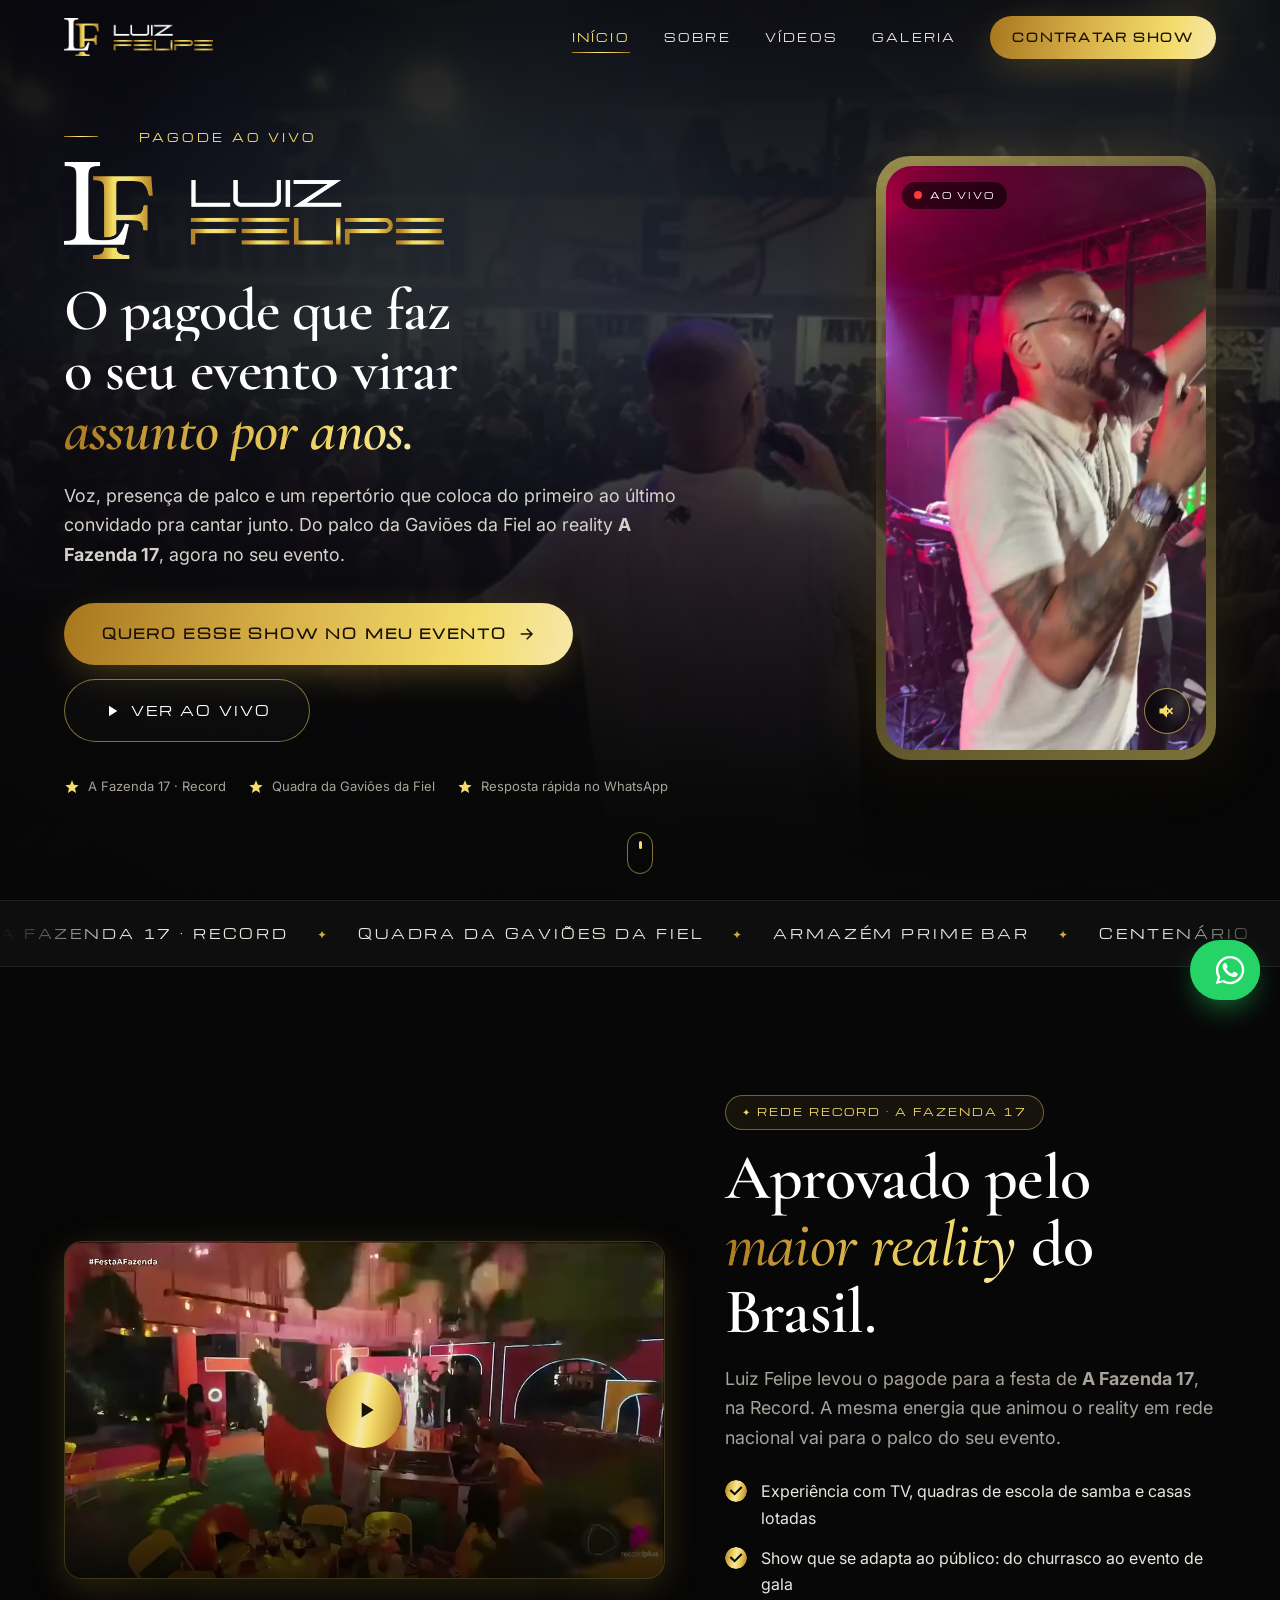
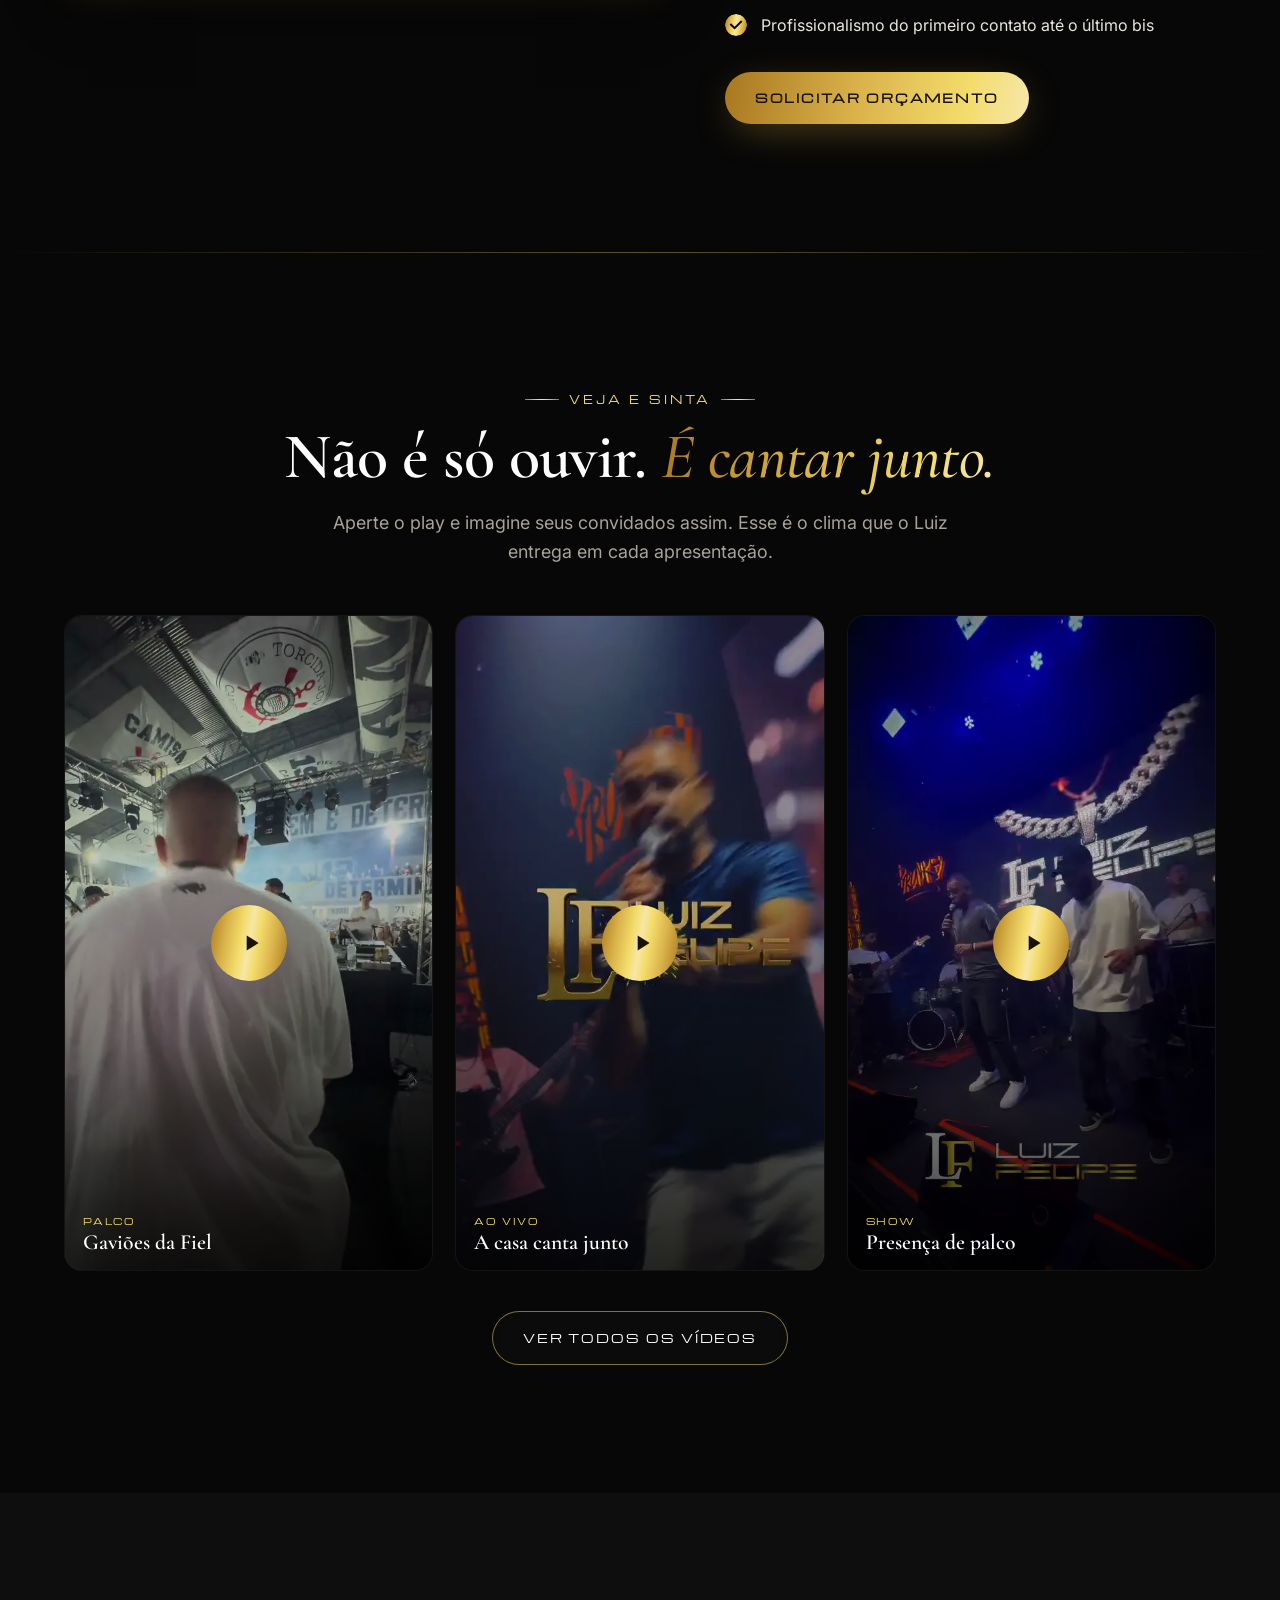
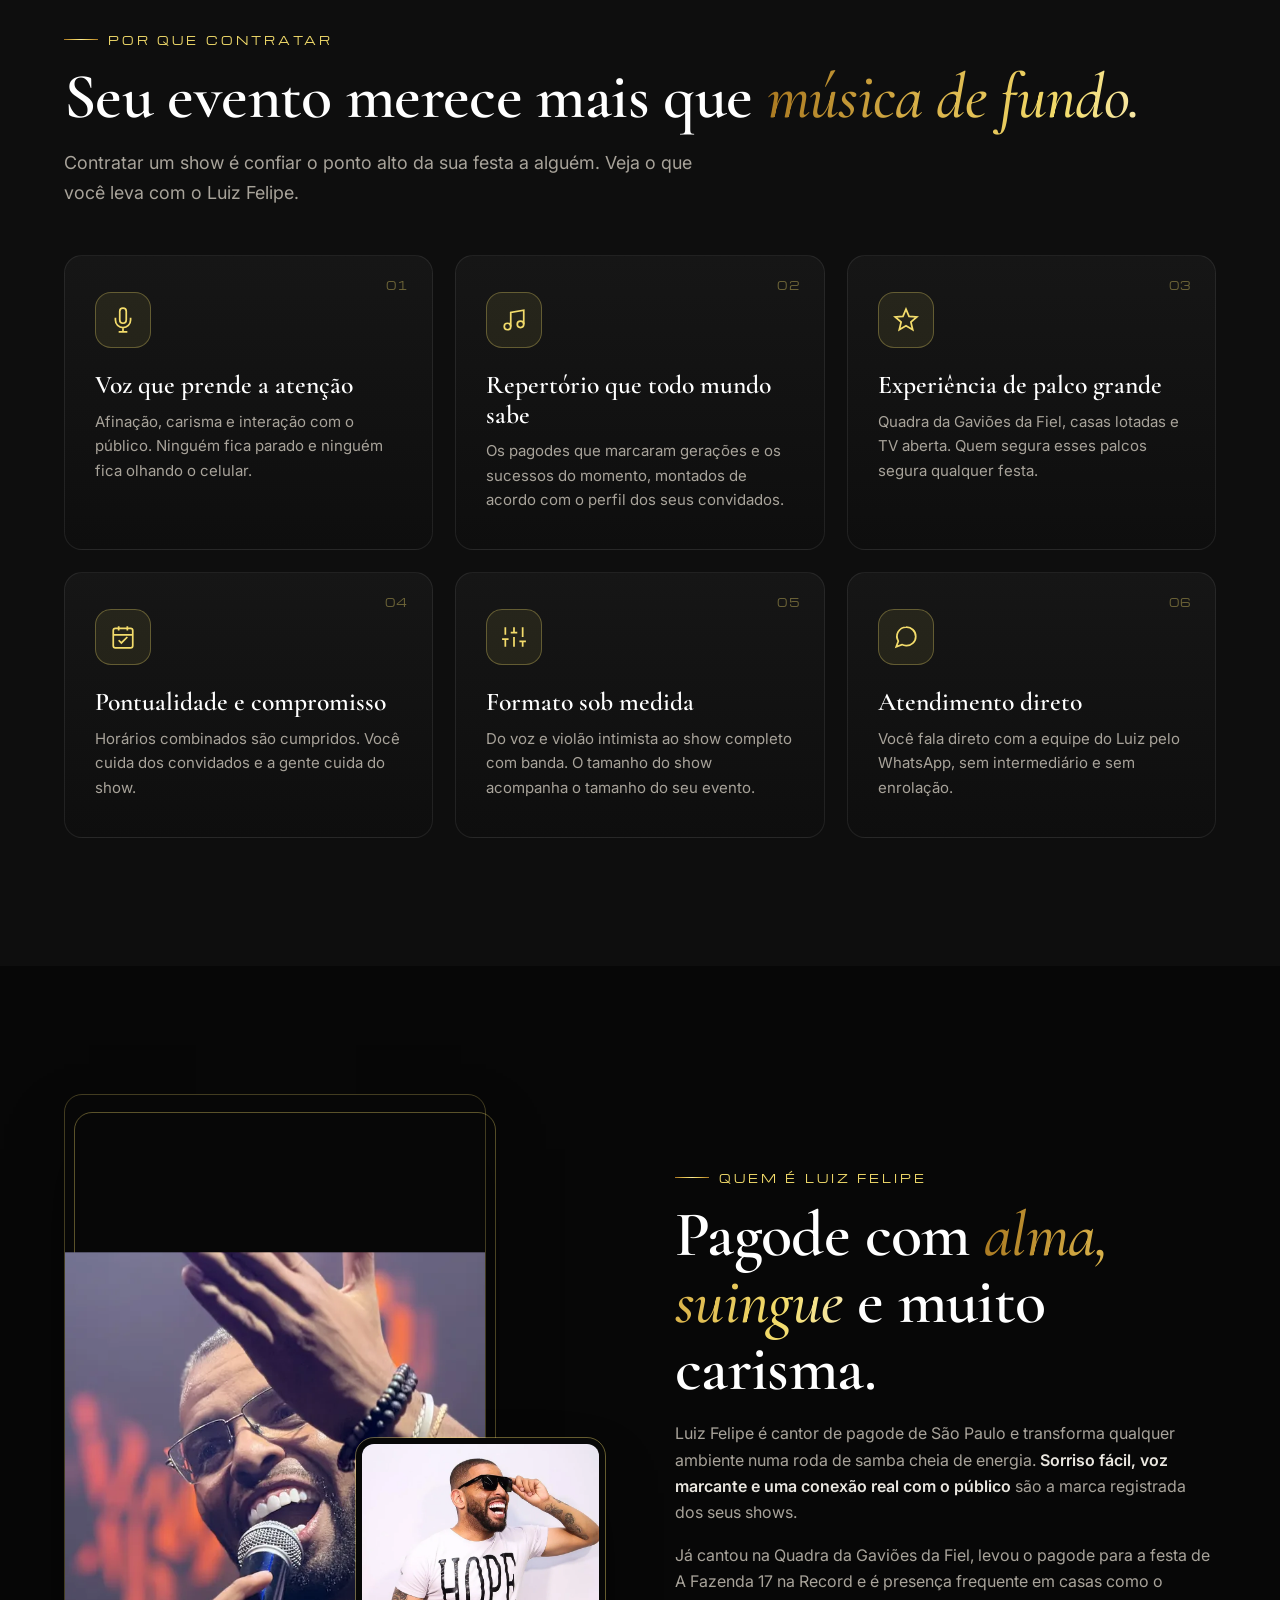
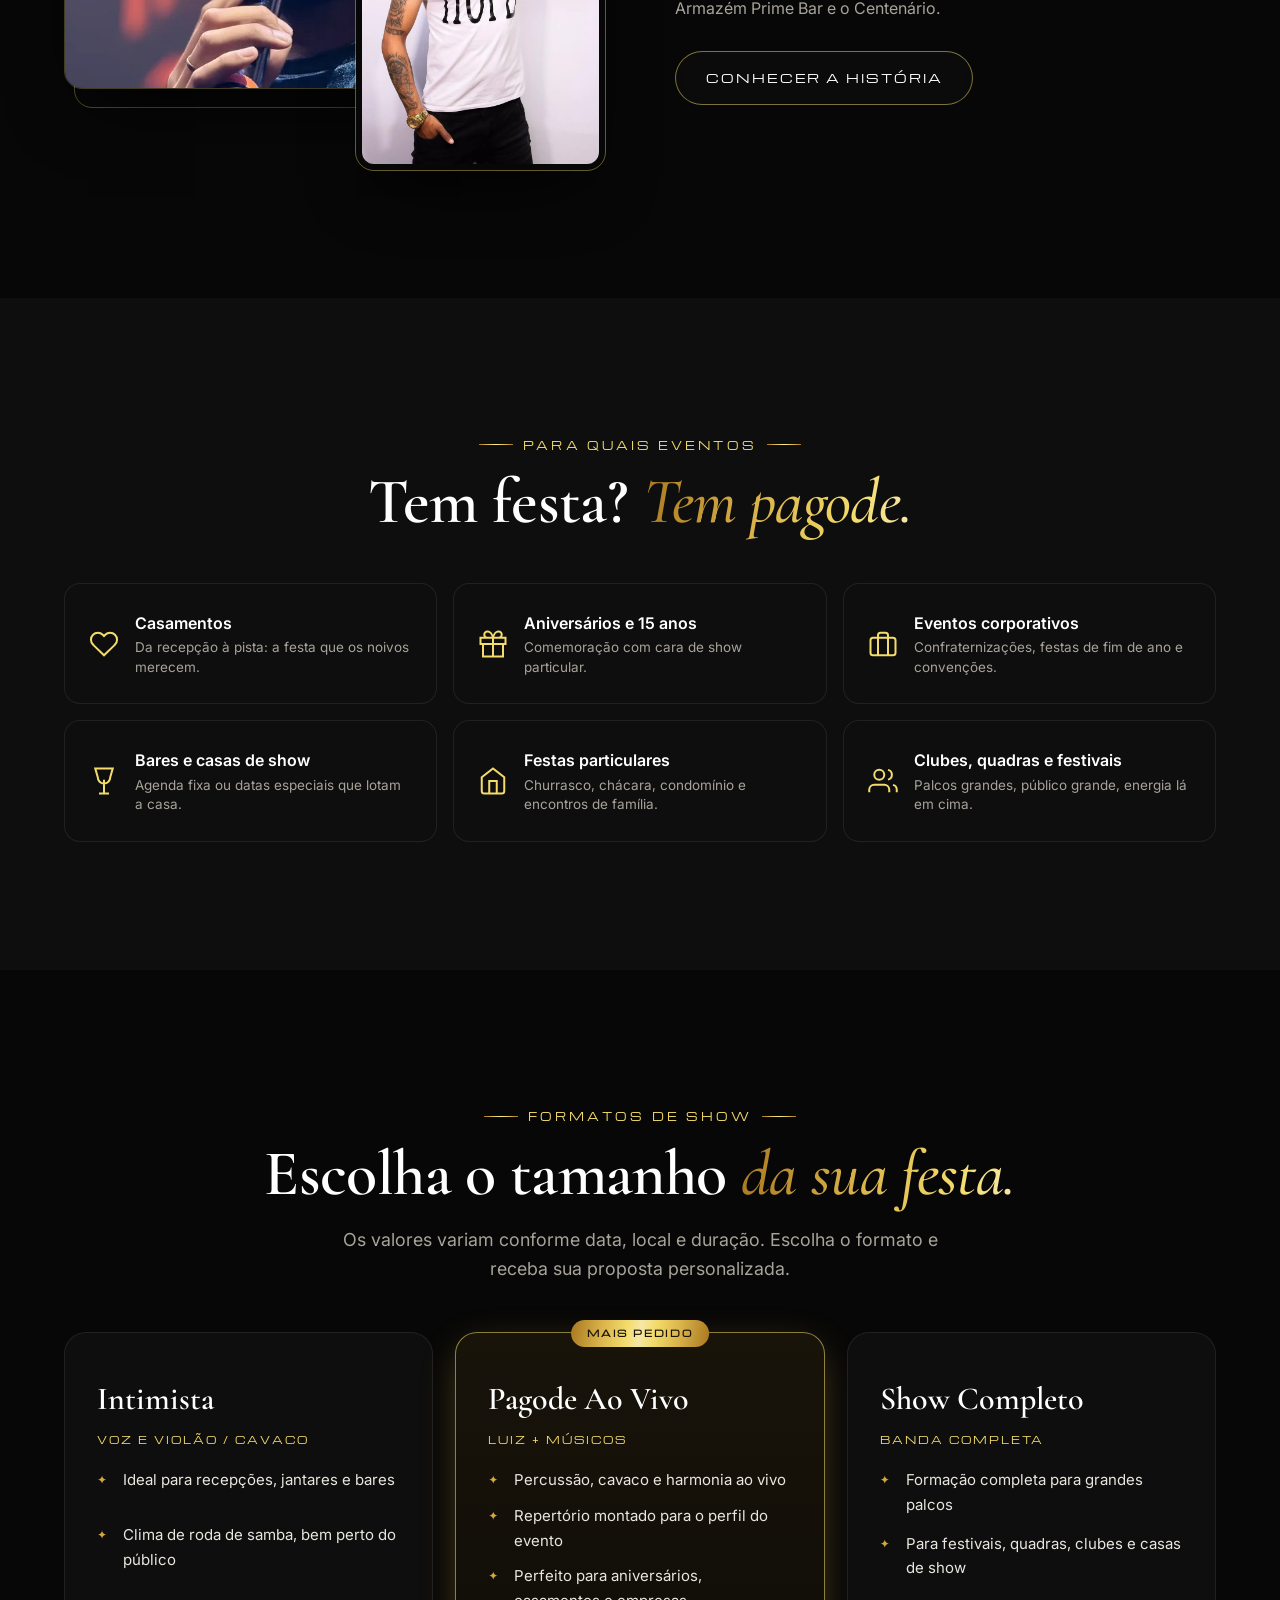
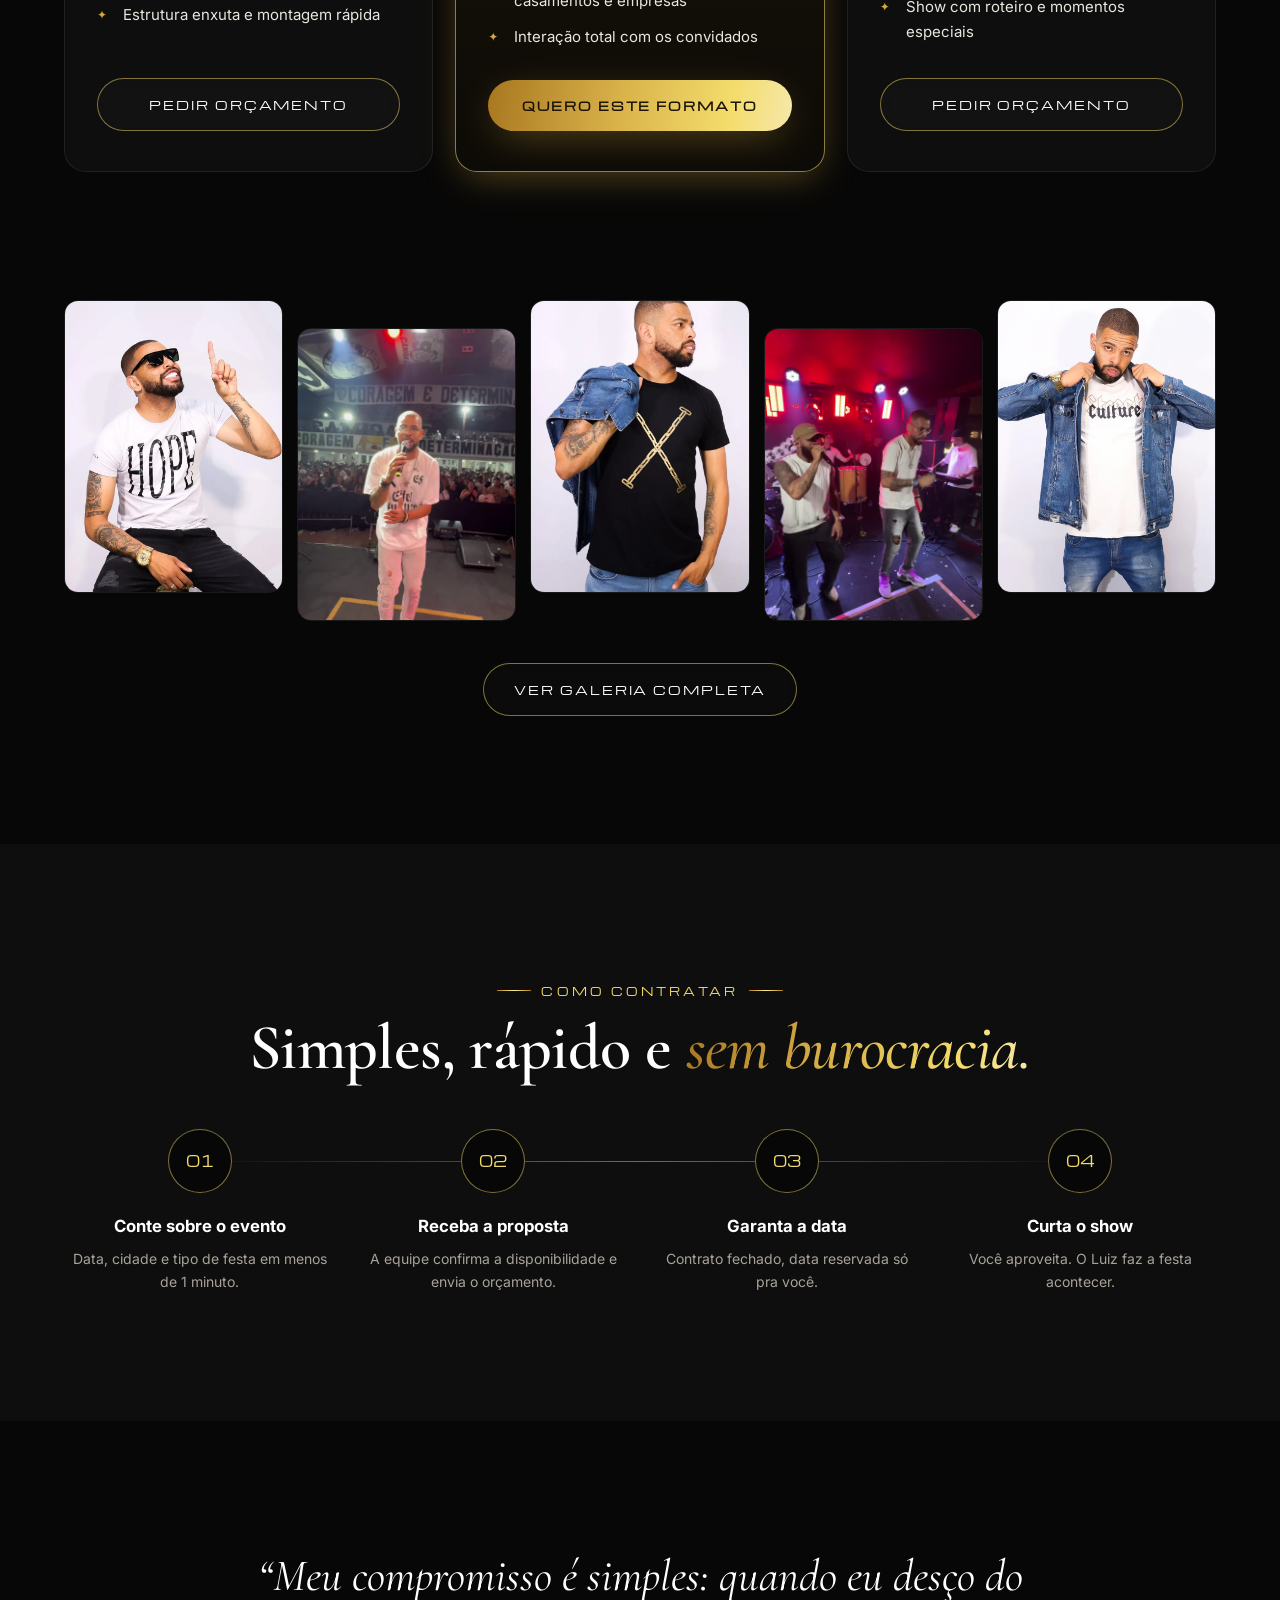
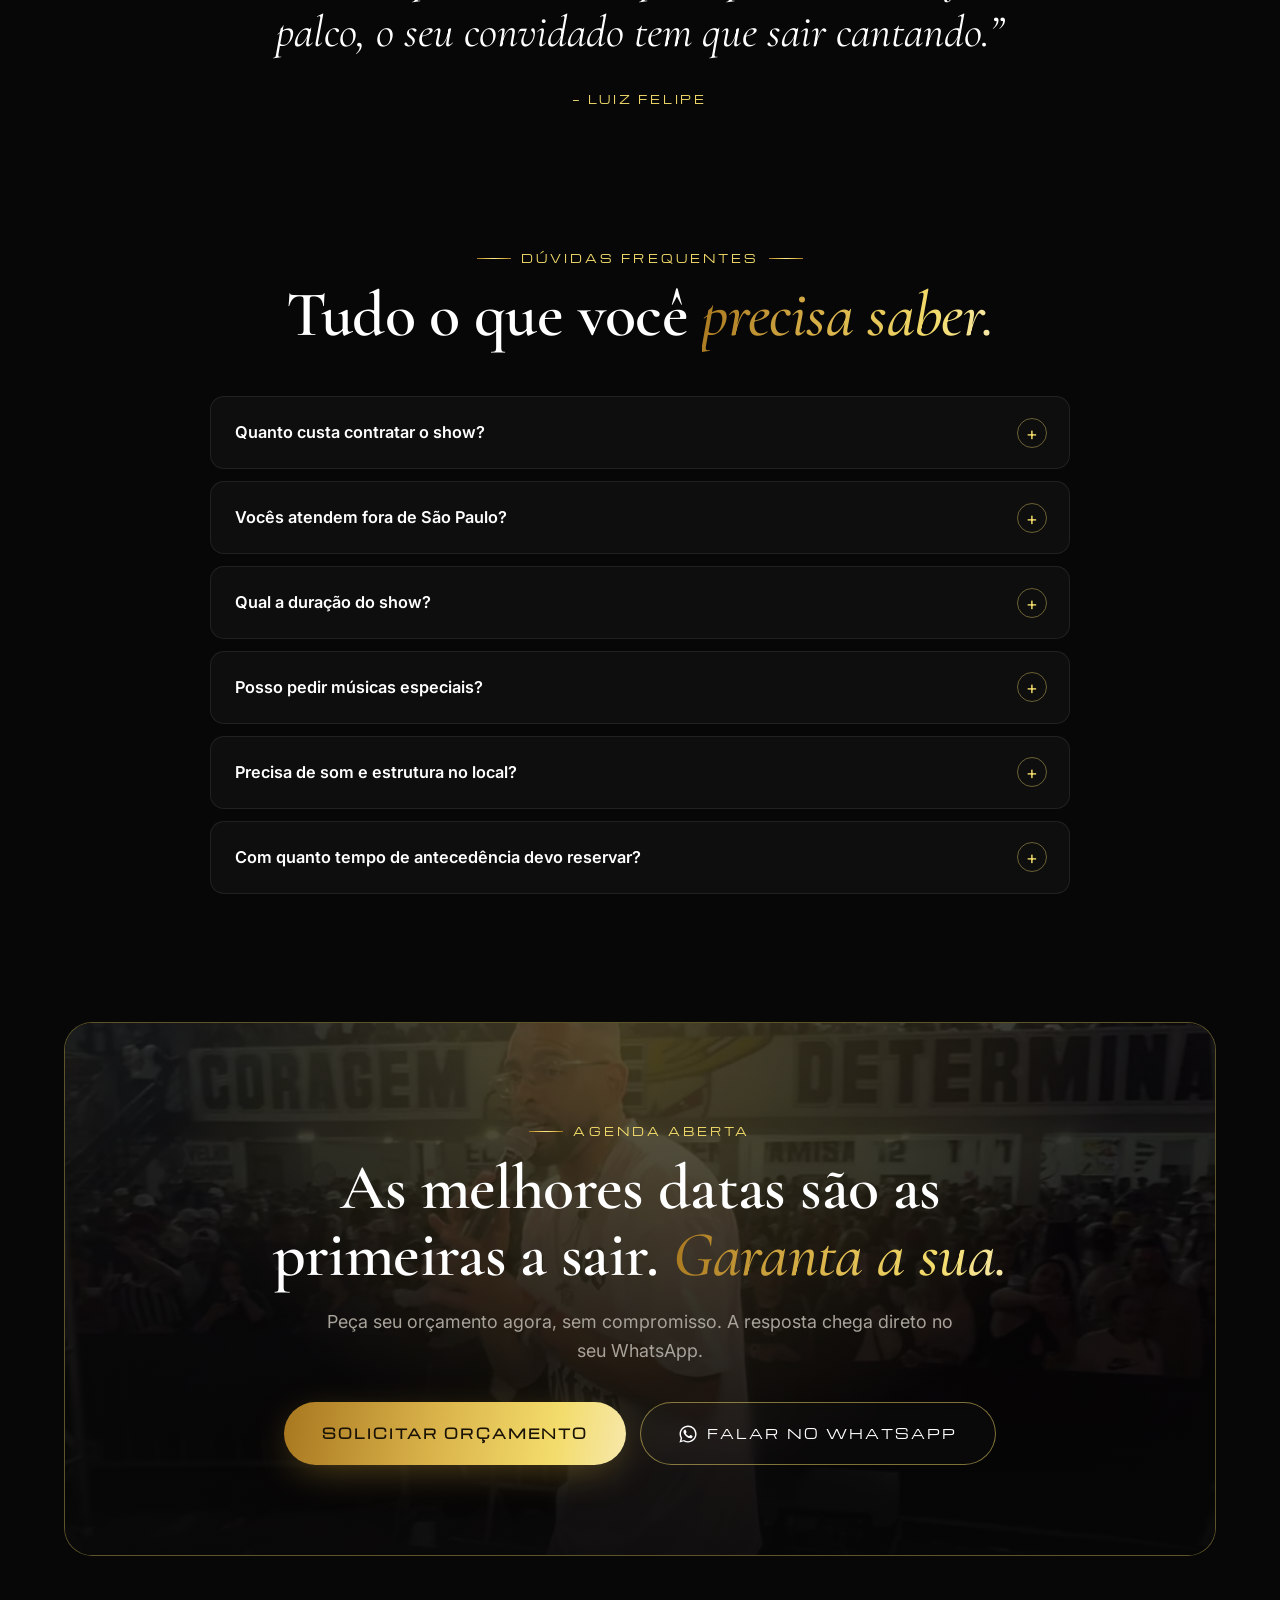
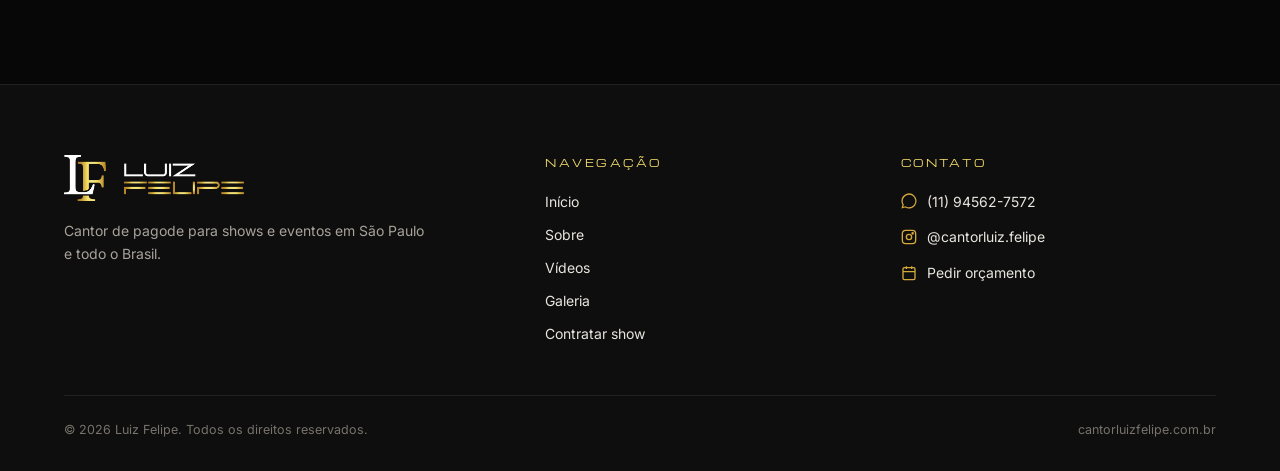
==== index.html @ a31cfa6f "Página de apresentação e contratação do cantor Luiz Felipe Home de venda do show, sobre, vídeos, gal" ====
<!doctype html>
<html lang="pt-BR">
<head>
  <meta charset="utf-8">
  <meta name="viewport" content="width=device-width, initial-scale=1, viewport-fit=cover">
  <title>Luiz Felipe | Cantor de Pagode para Shows e Eventos</title>
  <meta name="description" content="Contrate o show de pagode do cantor Luiz Felipe para o seu evento. Já se apresentou na Quadra da Gaviões da Fiel e em A Fazenda 17 (Record). Casamentos, aniversários, empresas, bares e casas de show.">
  <meta name="theme-color" content="#070707">
  <link rel="canonical" href="https://cantorluizfelipe.com.br/">
  <meta property="og:type" content="website">
  <meta property="og:locale" content="pt_BR">
  <meta property="og:title" content="Luiz Felipe | Show de Pagode para o seu evento">
  <meta property="og:description" content="Pagode ao vivo que coloca todo mundo pra cantar. Peça seu orçamento pelo WhatsApp.">
  <meta property="og:image" content="https://cantorluizfelipe.com.br/static/img/og-image.jpg">
  <meta property="og:url" content="https://cantorluizfelipe.com.br/">
  <meta name="twitter:card" content="summary_large_image">
  <link rel="icon" type="image/png" sizes="32x32" href="static/img/favicon-32.png">
  <link rel="icon" type="image/png" sizes="64x64" href="static/img/favicon-64.png">
  <link rel="apple-touch-icon" href="static/img/apple-touch-icon.png">
  <link rel="preconnect" href="https://fonts.googleapis.com">
  <link rel="preconnect" href="https://fonts.gstatic.com" crossorigin>
  <link href="https://fonts.googleapis.com/css2?family=Cormorant+Garamond:ital,wght@0,500;0,600;0,700;1,500;1,600&family=Inter:wght@400;500;600;700&family=Michroma&display=swap" rel="stylesheet">
  <link rel="stylesheet" href="static/css/style.css">
  <script type="application/ld+json">
  {"@context":"https://schema.org","@type":"MusicGroup","name":"Luiz Felipe","genre":"Pagode","url":"https://cantorluizfelipe.com.br/","image":"https://cantorluizfelipe.com.br/static/img/og-image.jpg","sameAs":["https://instagram.com/cantorluiz.felipe"]}
  </script>
</head>
<body>
  <a class="skip" href="#conteudo">Pular para o conteúdo</a>
  <div class="preloader" aria-hidden="true">
    <div><img src="static/img/logo-branco-dourado.webp" alt=""><div class="barra"><span></span></div></div>
  </div>
  <div class="cursor-luz" aria-hidden="true"></div>

  <header class="header">
    <div class="container">
      <a class="marca" href="./" aria-label="Luiz Felipe — início"><img src="static/img/logo-branco-dourado.webp" alt="Luiz Felipe" width="1400" height="357"></a>
      <nav class="menu" aria-label="Menu principal">
        <a href="./" class="ativo">Início</a>
        <a href="sobre/">Sobre</a>
        <a href="videos/">Vídeos</a>
        <a href="galeria/">Galeria</a>
        <a href="contratar/" class="btn btn-ouro">Contratar show</a>
      </nav>
      <button class="hamburguer" aria-label="Abrir menu" aria-expanded="false"><span></span><span></span><span></span></button>
    </div>
  </header>

  <main id="conteudo">
    <!-- HERO -->
    <section class="hero">
      <div class="hero-fundo">
        <video autoplay muted loop playsinline preload="auto" poster="static/img/poster-hero.webp" data-auto>
          <source src="static/video/hero.mp4" type="video/mp4">
        </video>
      </div>
      <div class="particulas" aria-hidden="true"></div>
      <div class="container">
        <div>
          <span class="etiqueta"><span class="eq" aria-hidden="true"><i></i><i></i><i></i><i></i></span> Pagode ao vivo</span>
          <img class="hero-logo" src="static/img/logo-branco-dourado.webp" alt="Luiz Felipe" width="1400" height="357">
          <h1>
            <span class="linha"><span>O pagode que faz</span></span>
            <span class="linha"><span>o seu evento virar</span></span>
            <span class="linha"><span class="ouro"><em>assunto por anos.</em></span></span>
          </h1>
          <p class="lead">Voz, presença de palco e um repertório que coloca do primeiro ao último convidado pra cantar junto. Do palco da Gaviões da Fiel ao reality <strong>A Fazenda 17</strong>, agora no seu evento.</p>
          <div class="hero-acoes">
            <a class="btn btn-ouro btn-grande" href="contratar/">
              Quero esse show no meu evento
              <svg viewBox="0 0 24 24" fill="none" stroke="currentColor" stroke-width="2"><path d="M5 12h14M13 5l7 7-7 7"/></svg>
            </a>
            <a class="btn btn-linha btn-grande" href="videos/">
              <svg viewBox="0 0 24 24" fill="currentColor"><path d="M8 5v14l11-7z"/></svg>
              Ver ao vivo
            </a>
          </div>
          <div class="hero-selos">
            <span><svg viewBox="0 0 24 24" fill="currentColor"><path d="M12 2 9.2 8.6 2 9.2l5.5 4.7L5.8 21 12 17.3 18.2 21l-1.7-7.1L22 9.2l-7.2-.6z"/></svg> A Fazenda 17 · Record</span>
            <span><svg viewBox="0 0 24 24" fill="currentColor"><path d="M12 2 9.2 8.6 2 9.2l5.5 4.7L5.8 21 12 17.3 18.2 21l-1.7-7.1L22 9.2l-7.2-.6z"/></svg> Quadra da Gaviões da Fiel</span>
            <span><svg viewBox="0 0 24 24" fill="currentColor"><path d="M12 2 9.2 8.6 2 9.2l5.5 4.7L5.8 21 12 17.3 18.2 21l-1.7-7.1L22 9.2l-7.2-.6z"/></svg> Resposta rápida no WhatsApp</span>
          </div>
        </div>
        <div class="hero-celular revelar dir" style="--atraso:.5s">
          <video autoplay muted loop playsinline preload="metadata" poster="static/img/poster-centenario.webp" data-auto>
            <source src="static/video/centenario.mp4" type="video/mp4">
          </video>
          <span class="ao-vivo"><i></i> AO VIVO</span>
          <button class="som" aria-label="Ativar som"></button>
        </div>
      </div>
      <a href="#prova" class="rolar" aria-label="Rolar para baixo"></a>
    </section>

    <!-- FAIXA -->
    <div class="faixa" aria-label="Onde já se apresentou">
      <div class="faixa-trilho">
        <span>A Fazenda 17 · Record</span><span>Quadra da Gaviões da Fiel</span><span>Armazém Prime Bar</span><span>Centenário</span><span>Casamentos</span><span>Aniversários</span><span>Eventos corporativos</span><span>Casas de show</span>
        <span>A Fazenda 17 · Record</span><span>Quadra da Gaviões da Fiel</span><span>Armazém Prime Bar</span><span>Centenário</span><span>Casamentos</span><span>Aniversários</span><span>Eventos corporativos</span><span>Casas de show</span>
      </div>
    </div>

    <!-- PROVA: TV -->
    <section class="secao" id="prova">
      <div class="container tv">
        <div class="tv-video revelar esq" data-abrir data-video="static/video/tv.mp4" data-legenda="Luiz Felipe em A Fazenda 17 — Record TV">
          <img src="static/img/poster-tv.webp" alt="Luiz Felipe se apresentando em A Fazenda 17" loading="lazy">
          <div class="play"><b><svg viewBox="0 0 24 24" fill="currentColor"><path d="M8 5v14l11-7z"/></svg></b></div>
        </div>
        <div class="revelar dir">
          <span class="tv-selo">✦ Rede Record · A Fazenda 17</span>
          <h2 class="titulo">Aprovado pelo <span class="ouro"><em>maior reality</em></span> do Brasil.</h2>
          <p class="lead">Luiz Felipe levou o pagode para a festa de <strong>A Fazenda 17</strong>, na Record. A mesma energia que animou o reality em rede nacional vai para o palco do seu evento.</p>
          <ul class="lista-check">
            <li>Experiência com TV, quadras de escola de samba e casas lotadas</li>
            <li>Show que se adapta ao público: do churrasco ao evento de gala</li>
            <li>Profissionalismo do primeiro contato até o último bis</li>
          </ul>
          <a class="btn btn-ouro" href="contratar/">Solicitar orçamento</a>
        </div>
      </div>
    </section>

    <hr class="divisor">

    <!-- VÍDEOS -->
    <section class="secao">
      <div class="container">
        <div class="secao-cabeca centro revelar">
          <span class="etiqueta">Veja e sinta</span>
          <h2 class="titulo">Não é só ouvir. <span class="ouro"><em>É cantar junto.</em></span></h2>
          <p class="lead">Aperte o play e imagine seus convidados assim. Esse é o clima que o Luiz entrega em cada apresentação.</p>
        </div>
        <div class="videos-grade">
          <div class="video-card revelar" data-abrir data-grupo="home" data-video="static/video/gavioes-palco.mp4" data-legenda="Quadra da Gaviões da Fiel">
            <img src="static/img/poster-gavioes-palco.webp" alt="Show na Quadra da Gaviões da Fiel" loading="lazy">
            <div class="play"><b><svg viewBox="0 0 24 24" fill="currentColor"><path d="M8 5v14l11-7z"/></svg></b><div class="play-legenda"><span><small>Palco</small><strong>Gaviões da Fiel</strong></span></div></div>
          </div>
          <div class="video-card revelar" style="--atraso:.12s" data-abrir data-grupo="home" data-video="static/video/show-multidao.mp4" data-legenda="Público cantando junto">
            <img src="static/img/poster-show-multidao.webp" alt="Público cantando no show do Luiz Felipe" loading="lazy">
            <div class="play"><b><svg viewBox="0 0 24 24" fill="currentColor"><path d="M8 5v14l11-7z"/></svg></b><div class="play-legenda"><span><small>Ao vivo</small><strong>A casa canta junto</strong></span></div></div>
          </div>
          <div class="video-card revelar" style="--atraso:.24s" data-abrir data-grupo="home" data-video="static/video/show-lf.mp4" data-legenda="Show ao vivo">
            <img src="static/img/poster-show-lf.webp" alt="Luiz Felipe no palco" loading="lazy">
            <div class="play"><b><svg viewBox="0 0 24 24" fill="currentColor"><path d="M8 5v14l11-7z"/></svg></b><div class="play-legenda"><span><small>Show</small><strong>Presença de palco</strong></span></div></div>
          </div>
        </div>
        <div style="text-align:center;margin-top:40px" class="revelar">
          <a class="btn btn-linha" href="videos/">Ver todos os vídeos</a>
        </div>
      </div>
    </section>

    <!-- BENEFÍCIOS -->
    <section class="secao" style="background:var(--preto-2)">
      <div class="container">
        <div class="secao-cabeca revelar">
          <span class="etiqueta">Por que contratar</span>
          <h2 class="titulo">Seu evento merece mais que <span class="ouro"><em>música de fundo.</em></span></h2>
          <p class="lead">Contratar um show é confiar o ponto alto da sua festa a alguém. Veja o que você leva com o Luiz Felipe.</p>
        </div>
        <div class="beneficios">
          <div class="beneficio revelar">
            <span class="num">01</span>
            <div class="icone"><svg viewBox="0 0 24 24" fill="none" stroke="currentColor" stroke-width="1.6"><path d="M12 1a3 3 0 0 0-3 3v8a3 3 0 0 0 6 0V4a3 3 0 0 0-3-3z"/><path d="M19 10v2a7 7 0 0 1-14 0v-2M12 19v4M8 23h8"/></svg></div>
            <h3>Voz que prende a atenção</h3>
            <p>Afinação, carisma e interação com o público. Ninguém fica parado e ninguém fica olhando o celular.</p>
          </div>
          <div class="beneficio revelar" style="--atraso:.1s">
            <span class="num">02</span>
            <div class="icone"><svg viewBox="0 0 24 24" fill="none" stroke="currentColor" stroke-width="1.6"><path d="M9 18V5l12-2v13"/><circle cx="6" cy="18" r="3"/><circle cx="18" cy="16" r="3"/></svg></div>
            <h3>Repertório que todo mundo sabe</h3>
            <p>Os pagodes que marcaram gerações e os sucessos do momento, montados de acordo com o perfil dos seus convidados.</p>
          </div>
          <div class="beneficio revelar" style="--atraso:.2s">
            <span class="num">03</span>
            <div class="icone"><svg viewBox="0 0 24 24" fill="none" stroke="currentColor" stroke-width="1.6"><path d="M12 2 9.2 8.6 2 9.2l5.5 4.7L5.8 21 12 17.3 18.2 21l-1.7-7.1L22 9.2l-7.2-.6z"/></svg></div>
            <h3>Experiência de palco grande</h3>
            <p>Quadra da Gaviões da Fiel, casas lotadas e TV aberta. Quem segura esses palcos segura qualquer festa.</p>
          </div>
          <div class="beneficio revelar">
            <span class="num">04</span>
            <div class="icone"><svg viewBox="0 0 24 24" fill="none" stroke="currentColor" stroke-width="1.6"><rect x="3" y="4" width="18" height="18" rx="2"/><path d="M16 2v4M8 2v4M3 10h18M8 15l2.5 2.5L16 12"/></svg></div>
            <h3>Pontualidade e compromisso</h3>
            <p>Horários combinados são cumpridos. Você cuida dos convidados e a gente cuida do show.</p>
          </div>
          <div class="beneficio revelar" style="--atraso:.1s">
            <span class="num">05</span>
            <div class="icone"><svg viewBox="0 0 24 24" fill="none" stroke="currentColor" stroke-width="1.6"><path d="M4 21v-7M4 10V3M12 21v-9M12 8V3M20 21v-5M20 12V3M1 14h6M9 8h6M17 16h6"/></svg></div>
            <h3>Formato sob medida</h3>
            <p>Do voz e violão intimista ao show completo com banda. O tamanho do show acompanha o tamanho do seu evento.</p>
          </div>
          <div class="beneficio revelar" style="--atraso:.2s">
            <span class="num">06</span>
            <div class="icone"><svg viewBox="0 0 24 24" fill="none" stroke="currentColor" stroke-width="1.6"><path d="M21 11.5a8.4 8.4 0 0 1-9 8.4 8.5 8.5 0 0 1-3.8-.9L3 21l1.9-5.2A8.4 8.4 0 0 1 12 3a8.5 8.5 0 0 1 9 8.5z"/></svg></div>
            <h3>Atendimento direto</h3>
            <p>Você fala direto com a equipe do Luiz pelo WhatsApp, sem intermediário e sem enrolação.</p>
          </div>
        </div>
      </div>
    </section>

    <!-- SOBRE (resumo) -->
    <section class="secao">
      <div class="container split">
        <div class="split-fotos revelar esq">
          <div class="moldura"></div>
          <figure class="f1"><img src="static/img/palco-01.webp" alt="Luiz Felipe cantando no palco" loading="lazy" data-parallax="0.04"></figure>
          <figure class="f2"><img src="static/img/estudio-risada.webp" alt="Luiz Felipe sorrindo em ensaio fotográfico" loading="lazy"></figure>
        </div>
        <div class="split-texto revelar dir">
          <span class="etiqueta">Quem é Luiz Felipe</span>
          <h2 class="titulo">Pagode com <span class="ouro"><em>alma, suingue</em></span> e muito carisma.</h2>
          <p>Luiz Felipe é cantor de pagode de São Paulo e transforma qualquer ambiente numa roda de samba cheia de energia. <strong>Sorriso fácil, voz marcante e uma conexão real com o público</strong> são a marca registrada dos seus shows.</p>
          <p>Já cantou na Quadra da Gaviões da Fiel, levou o pagode para a festa de A Fazenda 17 na Record e é presença frequente em casas como o Armazém Prime Bar e o Centenário.</p>
          <a class="btn btn-linha" href="sobre/" style="margin-top:14px">Conhecer a história</a>
        </div>
      </div>
    </section>

    <!-- EVENTOS -->
    <section class="secao" style="background:var(--preto-2)">
      <div class="container">
        <div class="secao-cabeca centro revelar">
          <span class="etiqueta">Para quais eventos</span>
          <h2 class="titulo">Tem festa? <span class="ouro"><em>Tem pagode.</em></span></h2>
        </div>
        <div class="eventos">
          <div class="evento revelar"><svg viewBox="0 0 24 24" fill="none" stroke="currentColor" stroke-width="1.6"><path d="M20.8 4.6a5.5 5.5 0 0 0-7.8 0L12 5.7l-1-1.1a5.5 5.5 0 0 0-7.8 7.8l1 1.1L12 21l7.8-7.5 1-1.1a5.5 5.5 0 0 0 0-7.8z"/></svg><div><h4>Casamentos</h4><p>Da recepção à pista: a festa que os noivos merecem.</p></div></div>
          <div class="evento revelar" style="--atraso:.08s"><svg viewBox="0 0 24 24" fill="none" stroke="currentColor" stroke-width="1.6"><path d="M20 12v10H4V12M2 7h20v5H2zM12 22V7M12 7H7.5a2.5 2.5 0 0 1 0-5C11 2 12 7 12 7zM12 7h4.5a2.5 2.5 0 0 0 0-5C13 2 12 7 12 7z"/></svg><div><h4>Aniversários e 15 anos</h4><p>Comemoração com cara de show particular.</p></div></div>
          <div class="evento revelar" style="--atraso:.16s"><svg viewBox="0 0 24 24" fill="none" stroke="currentColor" stroke-width="1.6"><rect x="2" y="7" width="20" height="14" rx="2"/><path d="M16 21V5a2 2 0 0 0-2-2h-4a2 2 0 0 0-2 2v16"/></svg><div><h4>Eventos corporativos</h4><p>Confraternizações, festas de fim de ano e convenções.</p></div></div>
          <div class="evento revelar"><svg viewBox="0 0 24 24" fill="none" stroke="currentColor" stroke-width="1.6"><path d="M8 22h8M12 11v11M5 2h14l-2 7a5 5 0 0 1-10 0z"/></svg><div><h4>Bares e casas de show</h4><p>Agenda fixa ou datas especiais que lotam a casa.</p></div></div>
          <div class="evento revelar" style="--atraso:.08s"><svg viewBox="0 0 24 24" fill="none" stroke="currentColor" stroke-width="1.6"><path d="M3 9l9-7 9 7v11a2 2 0 0 1-2 2H5a2 2 0 0 1-2-2z"/><path d="M9 22V12h6v10"/></svg><div><h4>Festas particulares</h4><p>Churrasco, chácara, condomínio e encontros de família.</p></div></div>
          <div class="evento revelar" style="--atraso:.16s"><svg viewBox="0 0 24 24" fill="none" stroke="currentColor" stroke-width="1.6"><path d="M17 21v-2a4 4 0 0 0-4-4H5a4 4 0 0 0-4 4v2"/><circle cx="9" cy="7" r="4"/><path d="M23 21v-2a4 4 0 0 0-3-3.9M16 3.1a4 4 0 0 1 0 7.8"/></svg><div><h4>Clubes, quadras e festivais</h4><p>Palcos grandes, público grande, energia lá em cima.</p></div></div>
        </div>
      </div>
    </section>

    <!-- FORMATOS -->
    <section class="secao">
      <div class="container">
        <div class="secao-cabeca centro revelar">
          <span class="etiqueta">Formatos de show</span>
          <h2 class="titulo">Escolha o tamanho <span class="ouro"><em>da sua festa.</em></span></h2>
          <p class="lead">Os valores variam conforme data, local e duração. Escolha o formato e receba sua proposta personalizada.</p>
        </div>
        <div class="formatos">
          <div class="formato revelar">
            <h3>Intimista</h3>
            <div class="sub">Voz e violão / cavaco</div>
            <ul>
              <li>Ideal para recepções, jantares e bares</li>
              <li>Clima de roda de samba, bem perto do público</li>
              <li>Estrutura enxuta e montagem rápida</li>
            </ul>
            <a class="btn btn-linha btn-bloco" href="contratar/?formato=intimista">Pedir orçamento</a>
          </div>
          <div class="formato destaque revelar" style="--atraso:.1s">
            <span class="tag">Mais pedido</span>
            <h3>Pagode Ao Vivo</h3>
            <div class="sub">Luiz + músicos</div>
            <ul>
              <li>Percussão, cavaco e harmonia ao vivo</li>
              <li>Repertório montado para o perfil do evento</li>
              <li>Perfeito para aniversários, casamentos e empresas</li>
              <li>Interação total com os convidados</li>
            </ul>
            <a class="btn btn-ouro btn-bloco" href="contratar/?formato=ao-vivo">Quero este formato</a>
          </div>
          <div class="formato revelar" style="--atraso:.2s">
            <h3>Show Completo</h3>
            <div class="sub">Banda completa</div>
            <ul>
              <li>Formação completa para grandes palcos</li>
              <li>Para festivais, quadras, clubes e casas de show</li>
              <li>Show com roteiro e momentos especiais</li>
            </ul>
            <a class="btn btn-linha btn-bloco" href="contratar/?formato=completo">Pedir orçamento</a>
          </div>
        </div>
      </div>
    </section>

    <!-- GALERIA (faixa) -->
    <section class="secao" style="padding-top:0">
      <div class="container">
        <div class="galeria-faixa">
          <figure class="revelar" data-abrir data-grupo="faixa"><img src="static/img/estudio-hope.webp" alt="Luiz Felipe em ensaio" loading="lazy"></figure>
          <figure class="revelar" style="--atraso:.08s" data-abrir data-grupo="faixa"><img src="static/img/still-gavioes-45.webp" alt="Show na Gaviões da Fiel" loading="lazy"></figure>
          <figure class="revelar" style="--atraso:.16s" data-abrir data-grupo="faixa"><img src="static/img/estudio-preto.webp" alt="Luiz Felipe em ensaio de camiseta preta" loading="lazy"></figure>
          <figure class="revelar" style="--atraso:.24s" data-abrir data-grupo="faixa"><img src="static/img/still-centenario-25.webp" alt="Luiz Felipe cantando no Centenário" loading="lazy"></figure>
          <figure class="revelar" style="--atraso:.32s" data-abrir data-grupo="faixa"><img src="static/img/estudio-jaqueta.webp" alt="Luiz Felipe de jaqueta jeans" loading="lazy"></figure>
        </div>
        <div style="text-align:center;margin-top:70px" class="revelar"><a class="btn btn-linha" href="galeria/">Ver galeria completa</a></div>
      </div>
    </section>

    <!-- COMO FUNCIONA -->
    <section class="secao" style="background:var(--preto-2)">
      <div class="container">
        <div class="secao-cabeca centro revelar">
          <span class="etiqueta">Como contratar</span>
          <h2 class="titulo">Simples, rápido e <span class="ouro"><em>sem burocracia.</em></span></h2>
        </div>
        <div class="passos">
          <div class="passo revelar"><div class="bola">01</div><h4>Conte sobre o evento</h4><p>Data, cidade e tipo de festa em menos de 1 minuto.</p></div>
          <div class="passo revelar" style="--atraso:.1s"><div class="bola">02</div><h4>Receba a proposta</h4><p>A equipe confirma a disponibilidade e envia o orçamento.</p></div>
          <div class="passo revelar" style="--atraso:.2s"><div class="bola">03</div><h4>Garanta a data</h4><p>Contrato fechado, data reservada só pra você.</p></div>
          <div class="passo revelar" style="--atraso:.3s"><div class="bola">04</div><h4>Curta o show</h4><p>Você aproveita. O Luiz faz a festa acontecer.</p></div>
        </div>
      </div>
    </section>

    <!-- CITAÇÃO -->
    <section class="secao">
      <div class="container citacao revelar zoom">
        <blockquote>“Meu compromisso é simples: quando eu desço do palco, o seu convidado tem que sair cantando.”</blockquote>
        <cite>— Luiz Felipe</cite>
      </div>
    </section>

    <!-- FAQ -->
    <section class="secao" style="padding-top:0">
      <div class="container">
        <div class="secao-cabeca centro revelar">
          <span class="etiqueta">Dúvidas frequentes</span>
          <h2 class="titulo">Tudo o que você <span class="ouro"><em>precisa saber.</em></span></h2>
        </div>
        <div class="faq">
          <details class="revelar"><summary>Quanto custa contratar o show?</summary><div class="resposta">O valor depende da data, da cidade, da duração e do formato escolhido (intimista, com músicos ou banda completa). Preencha o pedido de orçamento e você recebe uma proposta personalizada pelo WhatsApp.</div></details>
          <details class="revelar"><summary>Vocês atendem fora de São Paulo?</summary><div class="resposta">Sim. A base é em São Paulo, mas o Luiz se apresenta em outras cidades e estados. Para eventos fora da Grande SP, deslocamento e hospedagem entram na proposta.</div></details>
          <details class="revelar"><summary>Qual a duração do show?</summary><div class="resposta">Os formatos mais comuns vão de 1h30 a 3 horas, podendo ser divididos em blocos. A duração é definida junto com você na proposta.</div></details>
          <details class="revelar"><summary>Posso pedir músicas especiais?</summary><div class="resposta">Pode e deve! A música da entrada dos noivos, a preferida do aniversariante ou o hino da empresa: é só falar no pedido que o repertório é ajustado.</div></details>
          <details class="revelar"><summary>Precisa de som e estrutura no local?</summary><div class="resposta">Depende do formato e do espaço. Na proposta a equipe informa o que já está incluso e o que o local precisa ter (energia, espaço de palco etc.).</div></details>
          <details class="revelar"><summary>Com quanto tempo de antecedência devo reservar?</summary><div class="resposta">Quanto antes, melhor. Sextas, sábados e datas de fim de ano são as primeiras a fechar. Garanta sua data assim que tiver o local definido.</div></details>
        </div>
      </div>
    </section>

    <!-- CTA FINAL -->
    <section class="secao" style="padding-top:0">
      <div class="container">
        <div class="cta-final revelar zoom">
          <img src="static/img/still-gavioes-80.webp" alt="" loading="lazy">
          <span class="etiqueta">Agenda aberta</span>
          <h2 class="titulo">As melhores datas são as primeiras a sair. <span class="ouro"><em>Garanta a sua.</em></span></h2>
          <p class="lead">Peça seu orçamento agora, sem compromisso. A resposta chega direto no seu WhatsApp.</p>
          <div class="hero-acoes">
            <a class="btn btn-ouro btn-grande" href="contratar/">Solicitar orçamento</a>
            <a class="btn btn-linha btn-grande" data-wa href="#">
              <svg viewBox="0 0 24 24" fill="currentColor"><path d="M17.47 14.38c-.3-.15-1.75-.86-2.02-.96-.27-.1-.47-.15-.67.15-.2.3-.77.96-.94 1.16-.17.2-.35.22-.64.07-.3-.15-1.25-.46-2.38-1.47-.88-.79-1.47-1.76-1.65-2.06-.17-.3-.02-.46.13-.6.13-.14.3-.35.45-.52.15-.18.2-.3.3-.5.1-.2.05-.37-.03-.52-.07-.15-.67-1.6-.92-2.2-.24-.58-.49-.5-.67-.5h-.57c-.2 0-.52.07-.8.37-.27.3-1.04 1.02-1.04 2.48s1.07 2.88 1.21 3.07c.15.2 2.1 3.2 5.08 4.49.71.3 1.26.49 1.7.63.71.22 1.36.19 1.87.12.57-.09 1.75-.72 2-1.41.25-.7.25-1.29.17-1.41-.07-.13-.27-.2-.57-.35zM12.05 21.5h-.01a9.4 9.4 0 0 1-4.8-1.31l-.34-.2-3.56.93.95-3.47-.22-.36a9.4 9.4 0 0 1-1.44-5.02c0-5.2 4.23-9.43 9.43-9.43 2.52 0 4.89.98 6.67 2.77a9.37 9.37 0 0 1 2.76 6.67c0 5.2-4.23 9.42-9.44 9.42zm8.02-17.45A11.27 11.27 0 0 0 12.05.75C5.8.75.7 5.84.7 12.1c0 2 .52 3.95 1.52 5.67L.6 23.25l5.6-1.47a11.3 11.3 0 0 0 5.84 1.6h.01c6.25 0 11.35-5.1 11.35-11.35 0-3.03-1.18-5.88-3.33-8.02z"/></svg>
              Falar no WhatsApp
            </a>
          </div>
        </div>
      </div>
    </section>
  </main>

  <footer class="footer">
    <div class="container">
      <div class="footer-grade">
        <div>
          <img class="logo" src="static/img/logo-branco-dourado.webp" alt="Luiz Felipe" width="1400" height="357">
          <p>Cantor de pagode para shows e eventos em São Paulo e todo o Brasil.</p>
        </div>
        <div>
          <h5>Navegação</h5>
          <ul>
            <li><a href="./">Início</a></li>
            <li><a href="sobre/">Sobre</a></li>
            <li><a href="videos/">Vídeos</a></li>
            <li><a href="galeria/">Galeria</a></li>
            <li><a href="contratar/">Contratar show</a></li>
          </ul>
        </div>
        <div>
          <h5>Contato</h5>
          <ul>
            <li><a data-wa href="#"><svg viewBox="0 0 24 24" fill="currentColor"><path d="M12.05 21.5a9.4 9.4 0 0 1-4.8-1.31l-.34-.2-3.56.93.95-3.47-.22-.36a9.4 9.4 0 1 1 7.97 4.41zm8.02-17.45A11.27 11.27 0 0 0 .7 12.1c0 2 .52 3.95 1.52 5.67L.6 23.25l5.6-1.47A11.35 11.35 0 0 0 20.07 4.05z"/></svg><span data-wa-texto></span></a></li>
            <li><a data-ig href="#"><svg viewBox="0 0 24 24" fill="none" stroke="currentColor" stroke-width="2"><rect x="2" y="2" width="20" height="20" rx="5"/><circle cx="12" cy="12" r="4"/><circle cx="17.5" cy="6.5" r="1" fill="currentColor"/></svg><span data-ig-texto></span></a></li>
            <li><a href="contratar/"><svg viewBox="0 0 24 24" fill="none" stroke="currentColor" stroke-width="2"><rect x="3" y="4" width="18" height="18" rx="2"/><path d="M16 2v4M8 2v4M3 10h18"/></svg>Pedir orçamento</a></li>
          </ul>
        </div>
      </div>
      <div class="footer-base">
        <span>© <span data-ano></span> Luiz Felipe. Todos os direitos reservados.</span>
        <span>cantorluizfelipe.com.br</span>
      </div>
    </div>
  </footer>

  <a class="wa-flutuante" data-wa href="#" aria-label="Falar no WhatsApp">
    <span class="txt">Pedir orçamento</span>
    <span class="ico"><svg viewBox="0 0 24 24" fill="currentColor"><path d="M17.47 14.38c-.3-.15-1.75-.86-2.02-.96-.27-.1-.47-.15-.67.15-.2.3-.77.96-.94 1.16-.17.2-.35.22-.64.07-.3-.15-1.25-.46-2.38-1.470-.88-.79-1.47-1.76-1.65-2.06-.17-.3-.02-.46.13-.6.13-.14.3-.35.45-.52.15-.18.2-.3.3-.5.1-.2.05-.37-.03-.52-.07-.15-.67-1.6-.92-2.2-.24-.58-.49-.5-.67-.5h-.57c-.2 0-.52.07-.8.37-.27.3-1.04 1.02-1.04 2.48s1.07 2.88 1.21 3.07c.15.2 2.1 3.2 5.08 4.49.71.3 1.26.49 1.7.63.71.22 1.36.19 1.87.12.57-.09 1.75-.72 2-1.41.25-.7.25-1.29.17-1.41-.07-.13-.27-.2-.57-.35zM12.05 21.5h-.01a9.4 9.4 0 0 1-4.8-1.31l-.34-.2-3.56.93.95-3.47-.22-.36a9.4 9.4 0 0 1-1.440-5.02c0-5.2 4.23-9.43 9.43-9.43 2.52 0 4.89.98 6.67 2.77a9.37 9.37 0 0 1 2.76 6.67c0 5.2-4.23 9.420-9.44 9.42zm8.02-17.45A11.27 11.27 0 0 0 12.05.75C5.8.75.7 5.84.7 12.1c0 2 .52 3.95 1.52 5.67L.6 23.25l5.6-1.47a11.3 11.3 0 0 0 5.84 1.6h.01c6.25 0 11.35-5.1 11.35-11.35 0-3.03-1.18-5.88-3.33-8.02z"/></svg></span>
  </a>
  <div class="barra-mobile">
    <a class="btn btn-ouro" href="contratar/">Solicitar orçamento</a>
    <a class="btn-wa" data-wa href="#" aria-label="WhatsApp"><svg viewBox="0 0 24 24" fill="currentColor"><path d="M17.47 14.38c-.3-.15-1.75-.86-2.02-.96-.27-.1-.47-.15-.67.15-.2.3-.77.96-.94 1.16-.17.2-.35.22-.64.07-.3-.15-1.25-.46-2.38-1.47-.88-.79-1.47-1.76-1.65-2.06-.17-.3-.02-.46.13-.6.13-.14.3-.35.45-.52.15-.18.2-.3.3-.5.1-.2.05-.37-.03-.52-.07-.15-.67-1.6-.92-2.2-.24-.58-.49-.5-.67-.5h-.57c-.2 0-.52.07-.8.37-.27.3-1.04 1.02-1.04 2.48s1.07 2.88 1.21 3.07c.15.2 2.1 3.2 5.08 4.49.71.3 1.26.49 1.7.63.71.22 1.36.19 1.87.12.57-.09 1.75-.72 2-1.41.25-.7.25-1.29.17-1.41-.07-.13-.27-.2-.57-.35zM12.05 21.5h-.01a9.4 9.4 0 0 1-4.8-1.31l-.34-.2-3.56.93.95-3.47-.22-.36a9.4 9.4 0 0 1-1.44-5.02c0-5.2 4.23-9.43 9.43-9.43 2.52 0 4.89.98 6.67 2.77a9.37 9.37 0 0 1 2.76 6.67c0 5.2-4.23 9.42-9.44 9.42zm8.02-17.45A11.27 11.27 0 0 0 12.05.75C5.8.75.7 5.84.7 12.1c0 2 .52 3.95 1.52 5.67L.6 23.25l5.6-1.47a11.3 11.3 0 0 0 5.84 1.6h.01c6.25 0 11.35-5.1 11.35-11.35 0-3.03-1.18-5.88-3.33-8.02z"/></svg></a>
  </div>

  <script src="static/js/config.js"></script>
  <script src="static/js/main.js"></script>
</body>
</html>
---- static/css/style.css ----
/* ==========================================================
   Luiz Felipe — Cantor de Pagode
   Paleta: preto, branco e dourado (gradiente do logo)
   ========================================================== */

:root {
  --preto: #070707;
  --preto-2: #0e0e0e;
  --preto-3: #161616;
  --linha: rgba(255, 255, 255, 0.08);
  --branco: #ffffff;
  --texto: #e9e6df;
  --texto-suave: #a8a39a;
  --ouro: #d4a93c;
  --ouro-claro: #f3dc6b;
  --ouro-escuro: #a8771f;
  --gradiente-ouro: linear-gradient(100deg, #a8771f 0%, #d9b24a 22%, #f3dc6b 40%, #f6e7a6 50%, #f3dc6b 60%, #d9b24a 78%, #a8771f 100%);
  --fonte-titulo: "Cormorant Garamond", Georgia, serif;
  --fonte-tech: "Michroma", "Arial", sans-serif;
  --fonte-texto: "Inter", system-ui, -apple-system, "Segoe UI", sans-serif;
  --raio: 18px;
  --sombra-ouro: 0 10px 40px -10px rgba(212, 169, 60, 0.45);
  --max: 1200px;
  --header-h: 76px;
}

*, *::before, *::after { box-sizing: border-box; }
html { scroll-behavior: smooth; -webkit-text-size-adjust: 100%; }
body {
  margin: 0;
  background: var(--preto);
  color: var(--texto);
  font-family: var(--fonte-texto);
  font-size: 16px;
  line-height: 1.65;
  overflow-x: hidden;
  -webkit-font-smoothing: antialiased;
}
img, video { max-width: 100%; display: block; }
img { height: auto; }
a { color: inherit; text-decoration: none; }
button { font: inherit; color: inherit; cursor: pointer; }
::selection { background: var(--ouro); color: var(--preto); }

.container { width: 100%; max-width: var(--max); margin: 0 auto; padding: 0 24px; }
@media (max-width: 600px) { .container { padding: 0 16px; } }

/* ---------- Tipografia ---------- */
.ouro {
  background: var(--gradiente-ouro);
  background-size: 200% auto;
  -webkit-background-clip: text;
  background-clip: text;
  color: transparent;
  animation: brilho 6s linear infinite;
}
@keyframes brilho { to { background-position: 200% center; } }

.etiqueta {
  display: inline-flex; align-items: center; gap: 10px;
  font-family: var(--fonte-tech);
  font-size: 11px; letter-spacing: 0.28em; text-transform: uppercase;
  color: var(--ouro-claro);
}
.etiqueta::before { content: ""; width: 34px; height: 1px; background: var(--gradiente-ouro); }

.titulo {
  font-family: var(--fonte-titulo);
  font-weight: 600;
  font-size: clamp(2.2rem, 5vw, 4rem);
  line-height: 1.05;
  color: var(--branco);
  margin: 14px 0 18px;
  letter-spacing: -0.01em;
}
.titulo em { font-style: italic; font-weight: 500; }
.lead { font-size: clamp(1rem, 1.4vw, 1.15rem); color: var(--texto-suave); max-width: 640px; }

.secao { padding: clamp(72px, 10vw, 130px) 0; position: relative; }
.secao-cabeca { margin-bottom: 48px; }
.secao-cabeca.centro { text-align: center; }
.secao-cabeca.centro .lead { margin: 0 auto; }
.secao-cabeca.centro .etiqueta::after { content: ""; width: 34px; height: 1px; background: var(--gradiente-ouro); }

/* ---------- Botões ---------- */
.btn {
  position: relative; overflow: hidden;
  display: inline-flex; align-items: center; justify-content: center; gap: 10px;
  padding: 16px 30px; border-radius: 999px; border: 0;
  font-family: var(--fonte-tech); font-size: 12px; letter-spacing: 0.16em; text-transform: uppercase;
  transition: transform .3s ease, box-shadow .3s ease, background .3s ease, color .3s ease;
  white-space: nowrap;
}
.btn svg { width: 18px; height: 18px; flex: none; }
.btn-ouro { background: var(--gradiente-ouro); background-size: 200% auto; color: #1a1205; box-shadow: var(--sombra-ouro); font-weight: 700; }
.btn-ouro:hover { transform: translateY(-3px); background-position: 100% center; box-shadow: 0 18px 50px -12px rgba(243, 220, 107, .6); }
.btn-ouro::after {
  content: ""; position: absolute; top: 0; left: -120%; width: 60%; height: 100%;
  background: linear-gradient(100deg, transparent, rgba(255,255,255,.65), transparent);
  transform: skewX(-20deg); animation: reflexo 3.6s ease-in-out infinite;
}
@keyframes reflexo { 0%, 60% { left: -120%; } 100% { left: 160%; } }
.btn-linha { border: 1px solid rgba(243, 220, 107, .5); color: var(--branco); background: rgba(255,255,255,.02); backdrop-filter: blur(6px); }
.btn-linha:hover { border-color: var(--ouro-claro); background: rgba(243, 220, 107, .08); transform: translateY(-3px); }
.btn-grande { padding: 20px 38px; font-size: 13px; }
.btn-bloco { width: 100%; }

/* ---------- Preloader ---------- */
.preloader {
  position: fixed; inset: 0; z-index: 9999; background: var(--preto);
  display: grid; place-items: center;
  transition: opacity .8s ease, visibility .8s ease;
}
.preloader img { width: min(70vw, 340px); opacity: 0; animation: surgir 1.2s .1s ease forwards; }
.preloader .barra { width: min(50vw, 220px); height: 1px; background: var(--linha); margin: 28px auto 0; overflow: hidden; }
.preloader .barra span { display: block; height: 100%; width: 40%; background: var(--gradiente-ouro); animation: carregar 1.1s ease-in-out infinite; }
@keyframes carregar { from { transform: translateX(-100%); } to { transform: translateX(260%); } }
@keyframes surgir { from { opacity: 0; transform: scale(.94); filter: blur(8px); } to { opacity: 1; transform: none; filter: none; } }
body.carregado .preloader { opacity: 0; visibility: hidden; }

/* ---------- Header ---------- */
.header {
  position: fixed; top: 0; left: 0; right: 0; z-index: 100; height: var(--header-h);
  display: flex; align-items: center;
  transition: background .4s ease, backdrop-filter .4s ease, border-color .4s ease, transform .4s ease;
  border-bottom: 1px solid transparent;
}
.header.rolou { background: rgba(7, 7, 7, .82); backdrop-filter: blur(14px); -webkit-backdrop-filter: blur(14px); border-color: var(--linha); }
.header.escondido { transform: translateY(-100%); }
.header .container { display: flex; align-items: center; justify-content: space-between; gap: 20px; }
.header .marca img { height: 38px; width: auto; }
.menu { display: flex; align-items: center; gap: 34px; }
.menu a:not(.btn) {
  font-family: var(--fonte-tech); font-size: 11px; letter-spacing: .2em; text-transform: uppercase;
  color: var(--texto); position: relative; padding: 6px 0; transition: color .3s;
}
.menu a:not(.btn)::after { content: ""; position: absolute; left: 0; bottom: 0; width: 100%; height: 1px; background: var(--gradiente-ouro); transform: scaleX(0); transform-origin: right; transition: transform .4s ease; }
.menu a:not(.btn):hover, .menu a.ativo { color: var(--ouro-claro); }
.menu a:not(.btn):hover::after, .menu a.ativo::after { transform: scaleX(1); transform-origin: left; }
.menu .btn { padding: 12px 22px; font-size: 11px; }

.hamburguer { display: none; width: 46px; height: 46px; border-radius: 50%; border: 1px solid rgba(243,220,107,.4); background: transparent; position: relative; }
.hamburguer span { position: absolute; left: 13px; right: 13px; height: 1.5px; background: var(--ouro-claro); transition: transform .35s ease, opacity .35s ease, top .35s ease; }
.hamburguer span:nth-child(1) { top: 17px; }
.hamburguer span:nth-child(2) { top: 22px; }
.hamburguer span:nth-child(3) { top: 27px; }
body.menu-aberto .hamburguer span:nth-child(1) { top: 22px; transform: rotate(45deg); }
body.menu-aberto .hamburguer span:nth-child(2) { opacity: 0; }
body.menu-aberto .hamburguer span:nth-child(3) { top: 22px; transform: rotate(-45deg); }

@media (max-width: 900px) {
  .hamburguer { display: block; z-index: 102; }
  .header .marca img { height: 32px; }
  .menu {
    position: fixed; inset: 0; z-index: 101; flex-direction: column; justify-content: center; gap: 26px;
    background: radial-gradient(circle at 50% 30%, rgba(212,169,60,.14), transparent 60%), var(--preto);
    clip-path: circle(0 at calc(100% - 40px) 38px); transition: clip-path .7s cubic-bezier(.7,0,.2,1);
  }
  body.menu-aberto .menu { clip-path: circle(150% at calc(100% - 40px) 38px); }
  .menu a:not(.btn) { font-size: 15px; opacity: 0; transform: translateY(20px); transition: opacity .4s, transform .4s, color .3s; }
  body.menu-aberto .menu a { opacity: 1; transform: none; }
  body.menu-aberto .menu a:nth-child(2) { transition-delay: .05s; }
  body.menu-aberto .menu a:nth-child(3) { transition-delay: .1s; }
  body.menu-aberto .menu a:nth-child(4) { transition-delay: .15s; }
  body.menu-aberto .menu a:nth-child(5) { transition-delay: .2s; }
  body.menu-aberto .menu a:nth-child(6) { transition-delay: .25s; }
  .menu .btn { padding: 16px 30px; font-size: 12px; margin-top: 10px; }
  body.menu-aberto { overflow: hidden; }
}

/* ---------- Hero ---------- */
.hero {
  position: relative; min-height: 100vh; min-height: 100svh;
  display: flex; align-items: center; overflow: hidden;
  padding: calc(var(--header-h) + 30px) 0 90px;
}
.hero-fundo { position: absolute; inset: 0; z-index: 0; }
.hero-fundo video, .hero-fundo img { width: 100%; height: 100%; object-fit: cover; filter: saturate(.85) brightness(.55); transform: scale(1.08); animation: zoom-lento 22s ease-in-out infinite alternate; }
@keyframes zoom-lento { to { transform: scale(1.18); } }
.hero-fundo::after {
  content: ""; position: absolute; inset: 0;
  background:
    radial-gradient(ellipse at 70% 40%, transparent 0%, rgba(7,7,7,.55) 55%, rgba(7,7,7,.95) 100%),
    linear-gradient(180deg, rgba(7,7,7,.6) 0%, rgba(7,7,7,.15) 35%, rgba(7,7,7,.92) 88%, var(--preto) 100%);
}
.hero .container { position: relative; z-index: 2; display: grid; grid-template-columns: 1.15fr .85fr; gap: 50px; align-items: center; }
.hero-logo { width: min(100%, 380px); margin: 16px 0 22px; }
.hero h1 {
  font-family: var(--fonte-titulo); font-weight: 600; color: var(--branco);
  font-size: clamp(2.3rem, 4.6vw, 4.2rem); line-height: 1.02; margin: 0 0 20px; letter-spacing: -.015em;
}
.hero h1 .linha { display: block; overflow: hidden; }
.hero h1 .linha > span { display: inline-block; transform: translateY(110%); transition: transform 1.1s cubic-bezier(.2,.8,.2,1); }
body.carregado .hero h1 .linha > span { transform: none; }
body.carregado .hero h1 .linha:nth-child(2) > span { transition-delay: .12s; }
body.carregado .hero h1 .linha:nth-child(3) > span { transition-delay: .24s; }
.hero p.lead { color: #d6d2ca; margin-bottom: 34px; }
.hero-acoes { display: flex; flex-wrap: wrap; gap: 14px; }
.hero-selos { display: flex; flex-wrap: wrap; gap: 10px 22px; margin-top: 34px; font-size: 13px; color: var(--texto-suave); }
.hero-selos span { display: inline-flex; align-items: center; gap: 8px; }
.hero-selos svg { width: 16px; height: 16px; color: var(--ouro-claro); }

.hero-celular {
  justify-self: end; position: relative; width: min(100%, 340px); aspect-ratio: 9 / 16;
  border-radius: 34px; padding: 10px; background: linear-gradient(160deg, rgba(243,220,107,.6), rgba(168,119,31,.15) 40%, rgba(243,220,107,.5));
  box-shadow: 0 40px 80px -20px rgba(0,0,0,.9), 0 0 80px -20px rgba(212,169,60,.4);
  animation: flutuar 6s ease-in-out infinite;
}
.hero-celular video { width: 100%; height: 100%; object-fit: cover; border-radius: 26px; background: #000; }
.hero-celular .ao-vivo {
  position: absolute; top: 26px; left: 26px; display: flex; align-items: center; gap: 8px;
  background: rgba(0,0,0,.6); backdrop-filter: blur(6px); padding: 6px 12px; border-radius: 999px;
  font-family: var(--fonte-tech); font-size: 9px; letter-spacing: .2em; color: #fff;
}
.hero-celular .ao-vivo i { width: 8px; height: 8px; border-radius: 50%; background: #ff3b3b; box-shadow: 0 0 0 0 rgba(255,59,59,.7); animation: pulso 1.6s infinite; }
.hero-celular .som {
  position: absolute; bottom: 26px; right: 26px; width: 46px; height: 46px; border-radius: 50%;
  border: 1px solid rgba(243,220,107,.6); background: rgba(0,0,0,.55); backdrop-filter: blur(6px);
  display: grid; place-items: center; color: var(--ouro-claro); transition: transform .3s;
}
.hero-celular .som:hover { transform: scale(1.08); }
.hero-celular .som svg { width: 20px; height: 20px; }
@keyframes flutuar { 50% { transform: translateY(-14px); } }
@keyframes pulso { 70% { box-shadow: 0 0 0 10px rgba(255,59,59,0); } 100% { box-shadow: 0 0 0 0 rgba(255,59,59,0); } }

.rolar {
  position: absolute; bottom: 26px; left: 50%; transform: translateX(-50%); z-index: 3;
  width: 26px; height: 42px; border: 1px solid rgba(243,220,107,.5); border-radius: 20px;
}
.rolar::after { content: ""; position: absolute; top: 8px; left: 50%; width: 3px; height: 8px; margin-left: -1.5px; border-radius: 3px; background: var(--ouro-claro); animation: rolar 1.8s infinite; }
@keyframes rolar { 0% { opacity: 0; transform: translateY(0); } 30% { opacity: 1; } 100% { opacity: 0; transform: translateY(14px); } }

@media (max-width: 900px) {
  .hero { align-items: flex-end; padding-bottom: 80px; }
  .hero .container { grid-template-columns: 1fr; }
  .hero-celular { display: none; }
  .hero-fundo video, .hero-fundo img { filter: saturate(.9) brightness(.62); }
  .hero-logo { width: min(78%, 300px); }
  .hero-acoes .btn { flex: 1 1 100%; }
}

/* ---------- Equalizador ---------- */
.eq { display: inline-flex; align-items: flex-end; gap: 3px; height: 16px; }
.eq i { width: 3px; background: var(--gradiente-ouro); border-radius: 2px; animation: eq 1s ease-in-out infinite; }
.eq i:nth-child(1) { animation-delay: -.2s; }
.eq i:nth-child(2) { animation-delay: -.5s; }
.eq i:nth-child(3) { animation-delay: -.1s; }
.eq i:nth-child(4) { animation-delay: -.7s; }
@keyframes eq { 0%, 100% { height: 20%; } 50% { height: 100%; } }

/* ---------- Faixa de destaques (marquee) ---------- */
.faixa { border-top: 1px solid var(--linha); border-bottom: 1px solid var(--linha); background: var(--preto-2); overflow: hidden; padding: 22px 0; position: relative; }
.faixa::before, .faixa::after { content: ""; position: absolute; top: 0; bottom: 0; width: 120px; z-index: 2; pointer-events: none; }
.faixa::before { left: 0; background: linear-gradient(90deg, var(--preto-2), transparent); }
.faixa::after { right: 0; background: linear-gradient(-90deg, var(--preto-2), transparent); }
.faixa-trilho { display: flex; width: max-content; animation: correr 38s linear infinite; }
.faixa:hover .faixa-trilho { animation-play-state: paused; }
.faixa-trilho span { display: inline-flex; align-items: center; gap: 28px; padding-right: 28px; font-family: var(--fonte-tech); font-size: 13px; letter-spacing: .22em; text-transform: uppercase; color: var(--texto); white-space: nowrap; }
.faixa-trilho span::after { content: "✦"; color: var(--ouro); font-size: 12px; }
@keyframes correr { to { transform: translateX(-50%); } }

/* ---------- Destaque TV ---------- */
.tv { display: grid; grid-template-columns: 1.1fr .9fr; gap: 60px; align-items: center; }
.tv-video { position: relative; border-radius: var(--raio); overflow: hidden; border: 1px solid rgba(243,220,107,.25); box-shadow: 0 30px 70px -25px rgba(0,0,0,.9), var(--sombra-ouro); aspect-ratio: 16 / 9; background: #000; cursor: pointer; }
.tv-video img, .tv-video video { width: 100%; height: 100%; object-fit: cover; }
.tv-selo { display: inline-flex; align-items: center; gap: 10px; padding: 8px 16px; border-radius: 999px; border: 1px solid rgba(243,220,107,.4); font-family: var(--fonte-tech); font-size: 10px; letter-spacing: .2em; text-transform: uppercase; color: var(--ouro-claro); background: rgba(243,220,107,.06); }
@media (max-width: 900px) { .tv { grid-template-columns: 1fr; gap: 36px; } }

/* ---------- Play overlay ---------- */
.play {
  position: absolute; inset: 0; display: grid; place-items: center;
  background: linear-gradient(180deg, transparent 40%, rgba(0,0,0,.75));
  transition: background .4s;
}
.play b {
  width: 76px; height: 76px; border-radius: 50%; display: grid; place-items: center;
  background: var(--gradiente-ouro); color: #1a1205; box-shadow: 0 0 0 0 rgba(243,220,107,.5);
  animation: pulso-ouro 2.2s infinite; transition: transform .35s;
}
.play b svg { width: 26px; height: 26px; margin-left: 4px; }
@keyframes pulso-ouro { 70% { box-shadow: 0 0 0 22px rgba(243,220,107,0); } 100% { box-shadow: 0 0 0 0 rgba(243,220,107,0); } }
.play-legenda { position: absolute; left: 18px; right: 18px; bottom: 16px; font-size: 14px; color: #fff; display: flex; justify-content: space-between; align-items: flex-end; gap: 10px; }
.play-legenda strong { font-family: var(--fonte-titulo); font-size: 1.35rem; font-weight: 600; line-height: 1.1; display: block; }
.play-legenda small { color: var(--ouro-claro); font-family: var(--fonte-tech); font-size: 9px; letter-spacing: .2em; text-transform: uppercase; }

/* ---------- Grade de vídeos ---------- */
.videos-grade { display: grid; grid-template-columns: repeat(3, 1fr); gap: 22px; }
.video-card {
  position: relative; aspect-ratio: 9 / 16; border-radius: var(--raio); overflow: hidden; background: #000; cursor: pointer;
  border: 1px solid var(--linha); transition: transform .5s cubic-bezier(.2,.8,.2,1), border-color .4s, box-shadow .5s;
}
.video-card img, .video-card video { width: 100%; height: 100%; object-fit: cover; transition: transform 1.2s cubic-bezier(.2,.8,.2,1), filter .5s; filter: brightness(.85); }
.video-card video.previa { position: absolute; inset: 0; opacity: 0; transition: opacity .5s; }
.video-card:hover { transform: translateY(-8px); border-color: rgba(243,220,107,.5); box-shadow: 0 30px 60px -20px rgba(0,0,0,.9), var(--sombra-ouro); }
.video-card:hover img { transform: scale(1.06); filter: brightness(1); }
.video-card:hover video.previa { opacity: 1; }
.video-card:hover .play b { transform: scale(1.1); }
.videos-grade.quatro { grid-template-columns: repeat(4, 1fr); }
@media (max-width: 1000px) { .videos-grade.quatro { grid-template-columns: repeat(3, 1fr); } }
@media (max-width: 760px) {
  .videos-grade, .videos-grade.quatro { grid-template-columns: repeat(2, 1fr); gap: 12px; }
  .play b { width: 54px; height: 54px; }
  .play b svg { width: 20px; height: 20px; }
  .play-legenda strong { font-size: 1.05rem; }
}
.videos-rolagem { display: none; }

/* ---------- Benefícios ---------- */
.beneficios { display: grid; grid-template-columns: repeat(3, 1fr); gap: 22px; }
.beneficio {
  position: relative; padding: 36px 30px; border-radius: var(--raio);
  background: linear-gradient(180deg, var(--preto-3), var(--preto-2)); border: 1px solid var(--linha);
  overflow: hidden; transition: transform .5s cubic-bezier(.2,.8,.2,1), border-color .4s;
  transform-style: preserve-3d;
}
.beneficio::before {
  content: ""; position: absolute; inset: 0; border-radius: inherit; pointer-events: none;
  background: radial-gradient(400px circle at var(--mx, 50%) var(--my, 0%), rgba(243,220,107,.14), transparent 45%);
  opacity: 0; transition: opacity .4s;
}
.beneficio:hover { border-color: rgba(243,220,107,.4); }
.beneficio:hover::before { opacity: 1; }
.beneficio .icone { width: 56px; height: 56px; border-radius: 16px; display: grid; place-items: center; margin-bottom: 22px; background: rgba(243,220,107,.08); border: 1px solid rgba(243,220,107,.3); color: var(--ouro-claro); }
.beneficio .icone svg { width: 26px; height: 26px; }
.beneficio h3 { font-family: var(--fonte-titulo); font-size: 1.6rem; font-weight: 600; color: var(--branco); margin: 0 0 10px; line-height: 1.15; }
.beneficio p { margin: 0; color: var(--texto-suave); font-size: 15px; }
.beneficio .num { position: absolute; top: 20px; right: 24px; font-family: var(--fonte-tech); font-size: 11px; color: rgba(243,220,107,.4); letter-spacing: .1em; }
@media (max-width: 900px) { .beneficios { grid-template-columns: 1fr 1fr; } }
@media (max-width: 600px) { .beneficios { grid-template-columns: 1fr; } .beneficio { padding: 28px 22px; } }

/* ---------- Sobre (split) ---------- */
.split { display: grid; grid-template-columns: 1fr 1fr; gap: 70px; align-items: center; }
.split-fotos { position: relative; aspect-ratio: 4 / 5; }
.split-fotos figure { margin: 0; position: absolute; border-radius: var(--raio); overflow: hidden; box-shadow: 0 30px 70px -25px rgba(0,0,0,.95); }
.split-fotos figure img { width: 100%; height: 100%; object-fit: cover; }
.split-fotos .f1 { inset: 0 22% 12% 0; border: 1px solid rgba(243,220,107,.25); }
.split-fotos .f2 { width: 46%; aspect-ratio: 3 / 4; right: 0; bottom: 0; border: 6px solid var(--preto); outline: 1px solid rgba(243,220,107,.4); }
.split-fotos .moldura { position: absolute; inset: 6% 16% 6% 6%; border: 1px solid rgba(243,220,107,.35); border-radius: var(--raio); transform: translate(-22px, -22px); z-index: -1; }
.split-texto p { color: var(--texto-suave); }
.split-texto p strong { color: var(--texto); font-weight: 600; }
.lista-check { list-style: none; padding: 0; margin: 26px 0 34px; display: grid; gap: 14px; }
.lista-check li { display: flex; gap: 14px; align-items: flex-start; }
.lista-check li::before { content: ""; flex: none; width: 22px; height: 22px; margin-top: 2px; border-radius: 50%; background: var(--gradiente-ouro); -webkit-mask: url("data:image/svg+xml,%3Csvg xmlns='http://www.w3.org/2000/svg' viewBox='0 0 24 24'%3E%3Cpath d='M12 0a12 12 0 1 0 0 24 12 12 0 0 0 0-24zm-1.5 17L5 11.6l1.6-1.6 3.9 3.8 7-7L19 8.4 10.5 17z'/%3E%3C/svg%3E") center/contain no-repeat; mask: url("data:image/svg+xml,%3Csvg xmlns='http://www.w3.org/2000/svg' viewBox='0 0 24 24'%3E%3Cpath d='M12 0a12 12 0 1 0 0 24 12 12 0 0 0 0-24zm-1.5 17L5 11.6l1.6-1.6 3.9 3.8 7-7L19 8.4 10.5 17z'/%3E%3C/svg%3E") center/contain no-repeat; }
@media (max-width: 900px) { .split { grid-template-columns: 1fr; gap: 50px; } .split-fotos { max-width: 480px; margin: 0 auto; width: 100%; } }

/* ---------- Eventos ---------- */
.eventos { display: grid; grid-template-columns: repeat(3, 1fr); gap: 16px; }
.evento {
  position: relative; padding: 26px 24px; border-radius: 16px; border: 1px solid var(--linha);
  background: var(--preto-2); display: flex; gap: 16px; align-items: center;
  transition: border-color .3s, background .3s, transform .3s;
}
.evento:hover { border-color: rgba(243,220,107,.45); background: #121009; transform: translateY(-4px); }
.evento svg { width: 30px; height: 30px; flex: none; color: var(--ouro-claro); }
.evento h4 { margin: 0; color: var(--branco); font-size: 1rem; font-weight: 600; }
.evento p { margin: 2px 0 0; color: var(--texto-suave); font-size: 13.5px; line-height: 1.45; }
@media (max-width: 900px) { .eventos { grid-template-columns: 1fr 1fr; } }
@media (max-width: 600px) { .eventos { grid-template-columns: 1fr; } }

/* ---------- Formatos ---------- */
.formatos { display: grid; grid-template-columns: repeat(3, 1fr); gap: 22px; align-items: stretch; }
.formato {
  position: relative; padding: 40px 32px; border-radius: 22px; border: 1px solid var(--linha);
  background: var(--preto-2); display: flex; flex-direction: column; transition: transform .5s cubic-bezier(.2,.8,.2,1), border-color .4s;
}
.formato:hover { transform: translateY(-8px); border-color: rgba(243,220,107,.4); }
.formato.destaque { background: linear-gradient(180deg, #19140a, #0d0b07); border-color: rgba(243,220,107,.55); box-shadow: var(--sombra-ouro); }
.formato .tag { position: absolute; top: -13px; left: 50%; transform: translateX(-50%); padding: 6px 16px; border-radius: 999px; background: var(--gradiente-ouro); color: #1a1205; font-family: var(--fonte-tech); font-size: 9px; letter-spacing: .2em; text-transform: uppercase; font-weight: 700; white-space: nowrap; }
.formato h3 { font-family: var(--fonte-titulo); font-size: 2rem; font-weight: 600; color: var(--branco); margin: 0 0 6px; }
.formato .sub { color: var(--ouro-claro); font-family: var(--fonte-tech); font-size: 10px; letter-spacing: .2em; text-transform: uppercase; margin-bottom: 20px; }
.formato ul { list-style: none; padding: 0; margin: 0 0 30px; display: grid; gap: 11px; flex: 1; }
.formato li { padding-left: 26px; position: relative; color: var(--texto); font-size: 15px; }
.formato li::before { content: "✦"; position: absolute; left: 0; color: var(--ouro); font-size: 12px; top: 2px; }
@media (max-width: 900px) { .formatos { grid-template-columns: 1fr; max-width: 520px; margin: 0 auto; gap: 30px; } }

/* ---------- Passos ---------- */
.passos { display: grid; grid-template-columns: repeat(4, 1fr); gap: 22px; counter-reset: passo; position: relative; }
.passos::before { content: ""; position: absolute; top: 32px; left: 12%; right: 12%; height: 1px; background: linear-gradient(90deg, transparent, rgba(243,220,107,.45), transparent); }
.passo { text-align: center; position: relative; padding: 0 8px; }
.passo .bola { width: 64px; height: 64px; margin: 0 auto 20px; border-radius: 50%; display: grid; place-items: center; background: var(--preto); border: 1px solid rgba(243,220,107,.5); font-family: var(--fonte-tech); color: var(--ouro-claro); font-size: 15px; position: relative; z-index: 1; transition: background .4s, color .4s; }
.passo:hover .bola { background: var(--gradiente-ouro); color: #1a1205; }
.passo h4 { color: var(--branco); font-size: 1.05rem; margin: 0 0 6px; }
.passo p { color: var(--texto-suave); font-size: 14px; margin: 0; }
@media (max-width: 800px) {
  .passos { grid-template-columns: 1fr; gap: 28px; }
  .passos::before { top: 0; bottom: 0; left: 31px; right: auto; width: 1px; height: auto; background: linear-gradient(180deg, transparent, rgba(243,220,107,.45), transparent); }
  .passo { text-align: left; display: grid; grid-template-columns: 64px 1fr; gap: 0 20px; padding: 0; }
  .passo .bola { margin: 0; grid-row: span 2; }
  .passo h4 { align-self: end; }
}

/* ---------- Galeria ---------- */
.galeria { columns: 3 280px; column-gap: 18px; }
.galeria figure { margin: 0 0 18px; break-inside: avoid; border-radius: 16px; overflow: hidden; position: relative; cursor: zoom-in; border: 1px solid var(--linha); }
.galeria img { width: 100%; height: auto; transition: transform 1s cubic-bezier(.2,.8,.2,1), filter .5s; filter: grayscale(.25) brightness(.9); }
.galeria figure:hover img { transform: scale(1.05); filter: none; }
.galeria figure::after { content: ""; position: absolute; inset: 0; border-radius: inherit; box-shadow: inset 0 0 0 1px rgba(243,220,107,0); transition: box-shadow .4s; }
.galeria figure:hover::after { box-shadow: inset 0 0 0 2px rgba(243,220,107,.6); }
@media (max-width: 600px) { .galeria { columns: 2; column-gap: 10px; } .galeria figure { margin-bottom: 10px; border-radius: 12px; } }

.galeria-faixa { display: grid; grid-template-columns: repeat(5, 1fr); gap: 14px; }
.galeria-faixa figure { margin: 0; aspect-ratio: 3/4; border-radius: 14px; overflow: hidden; border: 1px solid var(--linha); cursor: zoom-in; }
.galeria-faixa figure:nth-child(even) { transform: translateY(28px); }
.galeria-faixa img { width: 100%; height: 100%; object-fit: cover; transition: transform 1s cubic-bezier(.2,.8,.2,1); }
.galeria-faixa figure:hover img { transform: scale(1.07); }
@media (max-width: 800px) { .galeria-faixa { grid-template-columns: repeat(3, 1fr); } .galeria-faixa figure:nth-child(n+4) { display: none; } }

/* ---------- Depoimento / Citação ---------- */
.citacao { text-align: center; max-width: 900px; margin: 0 auto; }
.citacao blockquote { font-family: var(--fonte-titulo); font-style: italic; font-size: clamp(1.7rem, 3.6vw, 2.8rem); line-height: 1.25; color: var(--branco); margin: 0 0 24px; }
.citacao cite { font-style: normal; font-family: var(--fonte-tech); font-size: 11px; letter-spacing: .25em; color: var(--ouro-claro); text-transform: uppercase; }

/* ---------- FAQ ---------- */
.faq { max-width: 860px; margin: 0 auto; display: grid; gap: 12px; }
.faq details { border: 1px solid var(--linha); border-radius: 14px; background: var(--preto-2); transition: border-color .3s, background .3s; }
.faq details[open] { border-color: rgba(243,220,107,.4); background: #100e09; }
.faq summary { list-style: none; cursor: pointer; padding: 22px 60px 22px 24px; position: relative; color: var(--branco); font-weight: 600; font-size: 1.02rem; }
.faq summary::-webkit-details-marker { display: none; }
.faq summary::after { content: "+"; position: absolute; right: 22px; top: 50%; transform: translateY(-50%); width: 30px; height: 30px; border-radius: 50%; border: 1px solid rgba(243,220,107,.4); display: grid; place-items: center; color: var(--ouro-claro); font-size: 18px; font-weight: 400; transition: transform .35s; }
.faq details[open] summary::after { transform: translateY(-50%) rotate(45deg); }
.faq .resposta { padding: 0 24px 22px; color: var(--texto-suave); }

/* ---------- CTA final ---------- */
.cta-final { position: relative; overflow: hidden; border-radius: 28px; padding: clamp(50px, 8vw, 90px) clamp(24px, 6vw, 80px); text-align: center; border: 1px solid rgba(243,220,107,.35); background: #0c0a06; isolation: isolate; }
.cta-final > img { position: absolute; inset: 0; width: 100%; height: 100%; object-fit: cover; z-index: -2; filter: brightness(.3) saturate(.7); }
.cta-final::before { content: ""; position: absolute; inset: 0; z-index: -1; background: radial-gradient(ellipse at 50% 0%, rgba(243,220,107,.22), transparent 60%), linear-gradient(180deg, rgba(7,7,7,.2), rgba(7,7,7,.85)); }
.cta-final .titulo { max-width: 820px; margin-left: auto; margin-right: auto; }
.cta-final .lead { margin: 0 auto 36px; }
.cta-final .hero-acoes { justify-content: center; }

/* ---------- Footer ---------- */
.footer { border-top: 1px solid var(--linha); padding: 70px 0 30px; background: var(--preto-2); }
.footer-grade { display: grid; grid-template-columns: 1.4fr 1fr 1fr; gap: 40px; margin-bottom: 50px; }
.footer img.logo { height: 46px; width: auto; margin-bottom: 18px; }
.footer p { color: var(--texto-suave); font-size: 14px; margin: 0; max-width: 360px; }
.footer h5 { font-family: var(--fonte-tech); font-size: 10px; letter-spacing: .25em; text-transform: uppercase; color: var(--ouro-claro); margin: 0 0 18px; font-weight: 400; }
.footer ul { list-style: none; margin: 0; padding: 0; display: grid; gap: 10px; font-size: 14px; }
.footer ul a { color: var(--texto); transition: color .3s; display: inline-flex; align-items: center; gap: 10px; }
.footer ul a:hover { color: var(--ouro-claro); }
.footer ul svg { width: 16px; height: 16px; color: var(--ouro); }
.footer-base { border-top: 1px solid var(--linha); padding-top: 24px; display: flex; justify-content: space-between; flex-wrap: wrap; gap: 10px; font-size: 12.5px; color: #77736b; }
@media (max-width: 800px) { .footer-grade { grid-template-columns: 1fr; gap: 34px; } }

/* ---------- WhatsApp flutuante ---------- */
.wa-flutuante {
  position: fixed; right: 20px; bottom: 20px; z-index: 90;
  display: flex; align-items: center; gap: 10px; padding: 0; border-radius: 999px;
  background: #25d366; color: #fff; box-shadow: 0 12px 30px -8px rgba(37,211,102,.6);
  transform: translateY(120px); transition: transform .5s cubic-bezier(.2,.8,.2,1);
}
.wa-flutuante.visivel { transform: none; }
.wa-flutuante .ico { width: 60px; height: 60px; display: grid; place-items: center; border-radius: 50%; position: relative; }
.wa-flutuante .ico::before { content: ""; position: absolute; inset: 0; border-radius: 50%; border: 2px solid #25d366; animation: onda 2s infinite; }
.wa-flutuante svg { width: 30px; height: 30px; }
.wa-flutuante .txt { max-width: 0; overflow: hidden; white-space: nowrap; font-weight: 600; font-size: 14px; transition: max-width .5s ease, padding .5s ease; }
.wa-flutuante:hover .txt { max-width: 200px; padding-left: 20px; }
@keyframes onda { to { transform: scale(1.6); opacity: 0; } }

/* ---------- Barra fixa mobile ---------- */
.barra-mobile { display: none; }
@media (max-width: 760px) {
  .barra-mobile {
    display: flex; position: fixed; left: 12px; right: 12px; bottom: 12px; z-index: 89; gap: 8px;
    transform: translateY(140%); transition: transform .5s cubic-bezier(.2,.8,.2,1);
  }
  .barra-mobile.visivel { transform: none; }
  .barra-mobile .btn { flex: 1; padding: 15px 10px; font-size: 10.5px; letter-spacing: .1em; }
  .barra-mobile .btn-wa { flex: 0 0 54px; padding: 0; background: #25d366; color: #fff; border-radius: 999px; display: grid; place-items: center; }
  .barra-mobile .btn-wa svg { width: 26px; height: 26px; }
  .wa-flutuante { display: none; }
  body { padding-bottom: 76px; }
}

/* ---------- Lightbox ---------- */
.lightbox {
  position: fixed; inset: 0; z-index: 500; background: rgba(0,0,0,.94); backdrop-filter: blur(10px);
  display: grid; place-items: center; padding: 70px 16px 30px;
  opacity: 0; visibility: hidden; transition: opacity .4s, visibility .4s;
}
.lightbox.aberto { opacity: 1; visibility: visible; }
.lightbox .conteudo { max-width: min(1100px, 100%); max-height: 100%; display: grid; place-items: center; transform: scale(.94); transition: transform .5s cubic-bezier(.2,.8,.2,1); }
.lightbox.aberto .conteudo { transform: none; }
.lightbox video, .lightbox img { max-height: calc(100vh - 110px); max-height: calc(100svh - 110px); max-width: 100%; border-radius: 14px; box-shadow: 0 30px 80px rgba(0,0,0,.8); background: #000; }
.lightbox .fechar, .lightbox .nav { position: absolute; width: 50px; height: 50px; border-radius: 50%; border: 1px solid rgba(243,220,107,.5); background: rgba(0,0,0,.5); color: var(--ouro-claro); display: grid; place-items: center; font-size: 22px; transition: background .3s, transform .3s; }
.lightbox .fechar { top: 14px; right: 14px; }
.lightbox .nav { top: 50%; transform: translateY(-50%); }
.lightbox .nav.ant { left: 14px; }
.lightbox .nav.prox { right: 14px; }
.lightbox .fechar:hover, .lightbox .nav:hover { background: rgba(243,220,107,.15); }
.lightbox .legenda-lb { position: absolute; bottom: 10px; left: 0; right: 0; text-align: center; font-size: 13px; color: var(--texto-suave); }
@media (max-width: 600px) { .lightbox .nav { top: auto; bottom: 14px; transform: none; } }

/* ---------- Page hero (subpáginas) ---------- */
.page-hero { position: relative; padding: calc(var(--header-h) + 80px) 0 70px; overflow: hidden; text-align: center; }
.page-hero::before { content: ""; position: absolute; inset: 0; background: radial-gradient(ellipse at 50% 0%, rgba(212,169,60,.2), transparent 60%); }
.page-hero > img.fundo { position: absolute; inset: 0; width: 100%; height: 100%; object-fit: cover; filter: brightness(.25) saturate(.6); z-index: -1; }
.page-hero .container { position: relative; }
.page-hero .titulo { font-size: clamp(2.6rem, 6.5vw, 5rem); }
.page-hero .lead { margin: 0 auto; }
.migalha { font-size: 12px; color: var(--texto-suave); margin-bottom: 20px; font-family: var(--fonte-tech); letter-spacing: .15em; text-transform: uppercase; }
.migalha a { color: var(--ouro-claro); }

/* ---------- Filtros ---------- */
.filtros { display: flex; flex-wrap: wrap; justify-content: center; gap: 10px; margin-bottom: 40px; }
.filtros button { padding: 10px 20px; border-radius: 999px; border: 1px solid var(--linha); background: transparent; font-family: var(--fonte-tech); font-size: 10px; letter-spacing: .18em; text-transform: uppercase; color: var(--texto); transition: all .3s; }
.filtros button:hover { border-color: rgba(243,220,107,.5); }
.filtros button.ativo { background: var(--gradiente-ouro); color: #1a1205; border-color: transparent; font-weight: 700; }
.video-card.oculto { display: none; }

/* ---------- Formulário (contratar) ---------- */
.contratar-grade { display: grid; grid-template-columns: 1.25fr .75fr; gap: 40px; align-items: start; }
@media (max-width: 960px) { .contratar-grade { grid-template-columns: 1fr; } }
.form-card { background: linear-gradient(180deg, #121212, #0b0b0b); border: 1px solid rgba(243,220,107,.25); border-radius: 24px; padding: clamp(24px, 4vw, 44px); box-shadow: 0 40px 90px -40px rgba(0,0,0,.9); }
.progresso { display: flex; gap: 8px; margin-bottom: 30px; }
.progresso span { flex: 1; height: 3px; border-radius: 3px; background: var(--linha); position: relative; overflow: hidden; }
.progresso span::after { content: ""; position: absolute; inset: 0; background: var(--gradiente-ouro); transform: scaleX(0); transform-origin: left; transition: transform .6s cubic-bezier(.2,.8,.2,1); }
.progresso span.feito::after { transform: scaleX(1); }
.etapa { display: none; animation: entrar .6s cubic-bezier(.2,.8,.2,1); }
.etapa.ativa { display: block; }
@keyframes entrar { from { opacity: 0; transform: translateX(24px); } to { opacity: 1; transform: none; } }
.etapa h3 { font-family: var(--fonte-titulo); font-size: clamp(1.7rem, 3vw, 2.2rem); color: var(--branco); margin: 4px 0 6px; font-weight: 600; line-height: 1.15; }
.etapa .dica { color: var(--texto-suave); margin: 0 0 26px; font-size: 15px; }
.passo-n { font-family: var(--fonte-tech); font-size: 10px; letter-spacing: .25em; color: var(--ouro-claro); text-transform: uppercase; }

.opcoes { display: grid; grid-template-columns: repeat(3, 1fr); gap: 12px; }
.opcoes.dois { grid-template-columns: repeat(2, 1fr); }
@media (max-width: 600px) { .opcoes { grid-template-columns: repeat(2, 1fr); } .opcoes.um-mobile { grid-template-columns: 1fr; } }
.opcao input { position: absolute; opacity: 0; pointer-events: none; }
.opcao label {
  display: flex; flex-direction: column; align-items: center; justify-content: center; text-align: center; gap: 10px;
  min-height: 108px; padding: 16px 12px; border-radius: 14px; border: 1px solid var(--linha); background: #0d0d0d;
  cursor: pointer; transition: border-color .3s, background .3s, transform .3s; font-size: 14px; color: var(--texto); line-height: 1.3;
}
.opcao label small { color: var(--texto-suave); font-size: 12px; }
.opcao label svg { width: 28px; height: 28px; color: var(--ouro-claro); }
.opcao label:hover { border-color: rgba(243,220,107,.4); transform: translateY(-2px); }
.opcao input:checked + label { border-color: var(--ouro-claro); background: rgba(243,220,107,.08); box-shadow: 0 0 0 1px var(--ouro-claro) inset; }
.opcao input:focus-visible + label { outline: 2px solid var(--ouro-claro); outline-offset: 2px; }
.opcoes.lista .opcao label { flex-direction: row; justify-content: flex-start; text-align: left; min-height: 0; padding: 18px 20px; }
.opcoes.lista .opcao label span { display: grid; }

.campos { display: grid; grid-template-columns: 1fr 1fr; gap: 16px; }
.campos .cheio { grid-column: 1 / -1; }
@media (max-width: 600px) { .campos { grid-template-columns: 1fr; } }
.campo label { display: block; font-size: 13px; color: var(--texto-suave); margin-bottom: 8px; }
.campo input, .campo select, .campo textarea {
  width: 100%; padding: 15px 16px; border-radius: 12px; border: 1px solid #262626; background: #0a0a0a; color: var(--branco);
  font: inherit; font-size: 16px; transition: border-color .3s, box-shadow .3s; color-scheme: dark;
}
.campo textarea { min-height: 110px; resize: vertical; }
.campo input:focus, .campo select:focus, .campo textarea:focus { outline: none; border-color: var(--ouro); box-shadow: 0 0 0 3px rgba(212,169,60,.18); }
.campo.erro input, .campo.erro select { border-color: #e0574f; }
.msg-erro { color: #ff8a80; font-size: 13px; margin-top: 14px; min-height: 18px; }

.form-acoes { display: flex; justify-content: space-between; gap: 12px; margin-top: 30px; }
.form-acoes .btn { flex: 0 1 auto; }
@media (max-width: 600px) { .form-acoes { flex-direction: column-reverse; } .form-acoes .btn { width: 100%; } }

.resumo { background: #0a0a0a; border: 1px dashed rgba(243,220,107,.35); border-radius: 14px; padding: 20px 22px; margin-bottom: 8px; }
.resumo dl { margin: 0; display: grid; grid-template-columns: auto 1fr; gap: 8px 18px; font-size: 14.5px; }
.resumo dt { color: var(--texto-suave); }
.resumo dd { margin: 0; color: var(--branco); }

.lateral { display: grid; gap: 18px; position: sticky; top: calc(var(--header-h) + 20px); }
.lateral-card { border: 1px solid var(--linha); border-radius: 20px; padding: 26px; background: var(--preto-2); }
.lateral-card h4 { margin: 0 0 14px; color: var(--branco); font-family: var(--fonte-titulo); font-size: 1.5rem; font-weight: 600; }
.lateral-card .lista-check { margin: 0; gap: 12px; font-size: 14.5px; }
.lateral-foto { border-radius: 20px; overflow: hidden; position: relative; aspect-ratio: 4/3; }
.lateral-foto img { width: 100%; height: 100%; object-fit: cover; object-position: center 25%; }
.lateral-foto span { position: absolute; left: 16px; bottom: 14px; right: 16px; font-family: var(--fonte-titulo); font-style: italic; font-size: 1.3rem; color: #fff; text-shadow: 0 2px 12px rgba(0,0,0,.8); }
@media (max-width: 960px) { .lateral { position: static; } }

.sucesso { text-align: center; padding: 20px 0; }
.sucesso .check { width: 90px; height: 90px; margin: 0 auto 24px; border-radius: 50%; display: grid; place-items: center; background: var(--gradiente-ouro); color: #1a1205; animation: surgir .8s ease; }
.sucesso .check svg { width: 42px; height: 42px; }

/* ---------- Animações de entrada ---------- */
.revelar { opacity: 0; transform: translateY(40px); transition: opacity 1s cubic-bezier(.2,.8,.2,1), transform 1s cubic-bezier(.2,.8,.2,1); transition-delay: var(--atraso, 0s); }
.revelar.esq { transform: translateX(-50px); }
.revelar.dir { transform: translateX(50px); }
.revelar.zoom { transform: scale(.92); }
.revelar.visivel { opacity: 1; transform: none; }

/* Brilho que segue o cursor (desktop) */
.cursor-luz { position: fixed; width: 500px; height: 500px; border-radius: 50%; pointer-events: none; z-index: 1; background: radial-gradient(circle, rgba(243,220,107,.07), transparent 60%); transform: translate(-50%, -50%); left: -500px; top: -500px; transition: opacity .4s; mix-blend-mode: screen; }
@media (hover: none) { .cursor-luz { display: none; } }

/* Partículas douradas no hero */
.particulas { position: absolute; inset: 0; z-index: 1; pointer-events: none; overflow: hidden; }
.particulas i { position: absolute; bottom: -10px; width: 3px; height: 3px; border-radius: 50%; background: var(--ouro-claro); box-shadow: 0 0 8px var(--ouro-claro); opacity: 0; animation: subir linear infinite; }
@keyframes subir { 0% { opacity: 0; transform: translate(0, 0); } 10% { opacity: .9; } 90% { opacity: .6; } 100% { opacity: 0; transform: translate(var(--dx, 20px), -100vh); } }

.divisor { height: 1px; background: linear-gradient(90deg, transparent, rgba(243,220,107,.35), transparent); border: 0; margin: 0; }

.skip { position: absolute; left: -999px; top: 10px; z-index: 1000; background: var(--ouro); color: #000; padding: 10px 16px; border-radius: 8px; }
.skip:focus { left: 10px; }
:focus-visible { outline: 2px solid var(--ouro-claro); outline-offset: 3px; }

@media (prefers-reduced-motion: reduce) {
  *, *::before, *::after { animation-duration: .01ms !important; animation-iteration-count: 1 !important; transition-duration: .01ms !important; scroll-behavior: auto !important; }
  .revelar { opacity: 1; transform: none; }
  .hero h1 .linha > span { transform: none; }
}

/* ---------- Ajustes mobile ---------- */
.hero .container { grid-template-columns: minmax(0, 1.15fr) minmax(0, .85fr); }
@media (max-width: 900px) {
  .hero .container { grid-template-columns: minmax(0, 1fr); }
}
@media (max-width: 760px) {
  .btn { white-space: normal; text-align: center; }
  .btn-grande { padding: 18px 22px; font-size: 11.5px; }
  .hero-selos { gap: 8px 16px; font-size: 12px; }
  .videos-grade:not(.quatro) .video-card:nth-child(3) { display: none; }
  .tv-selo { font-size: 9px; }
}
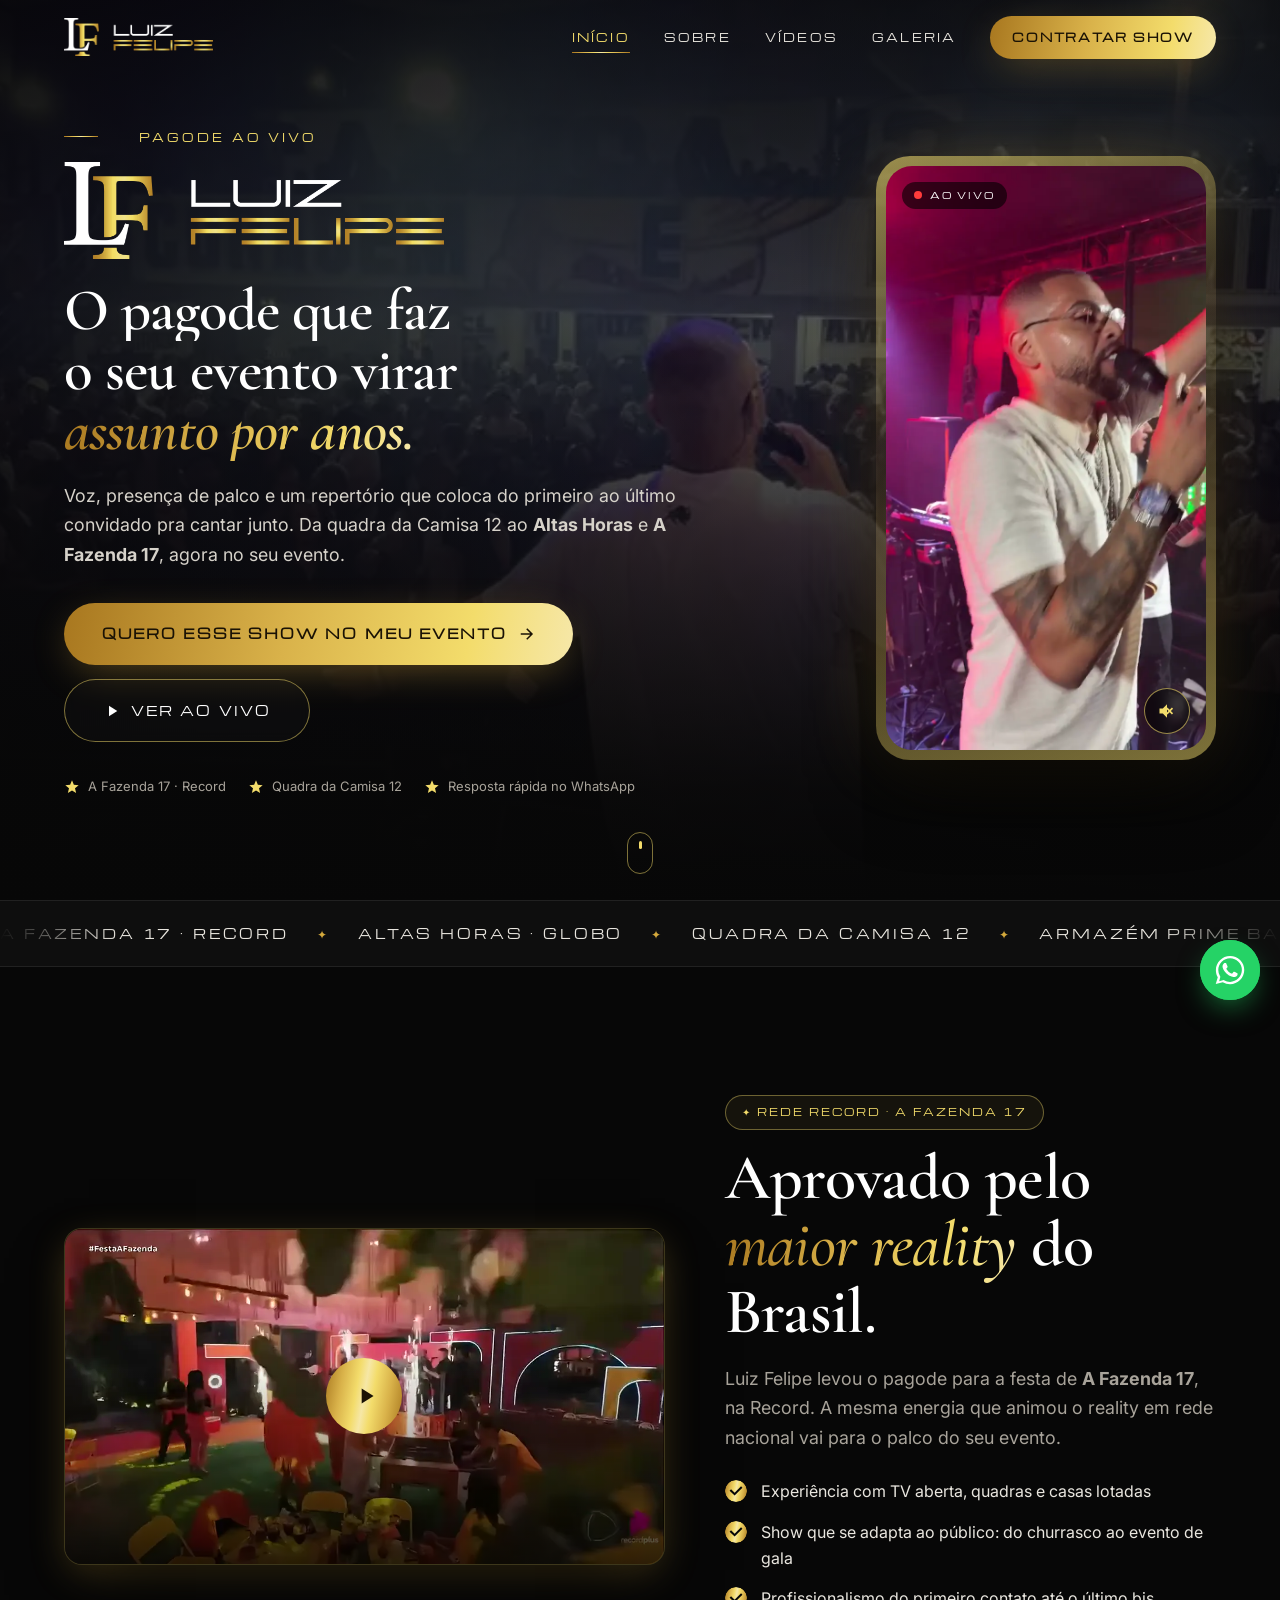
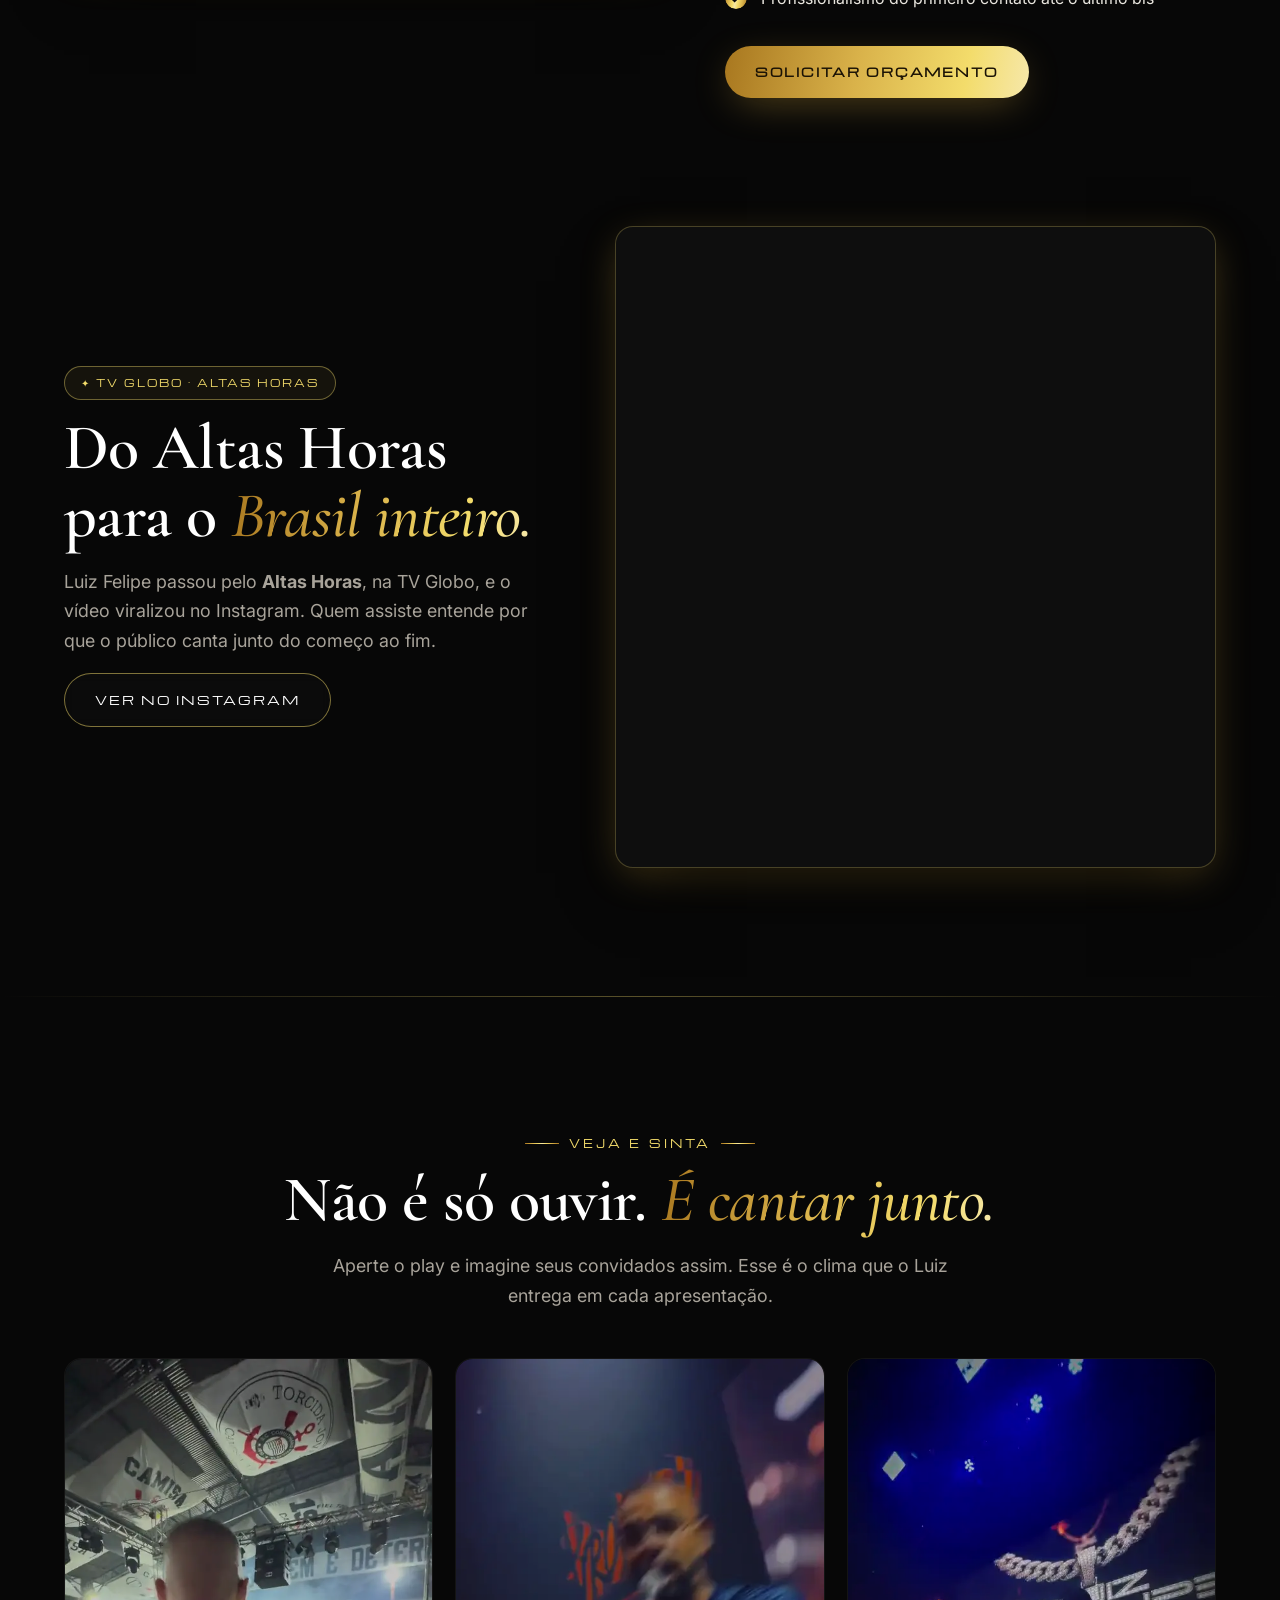
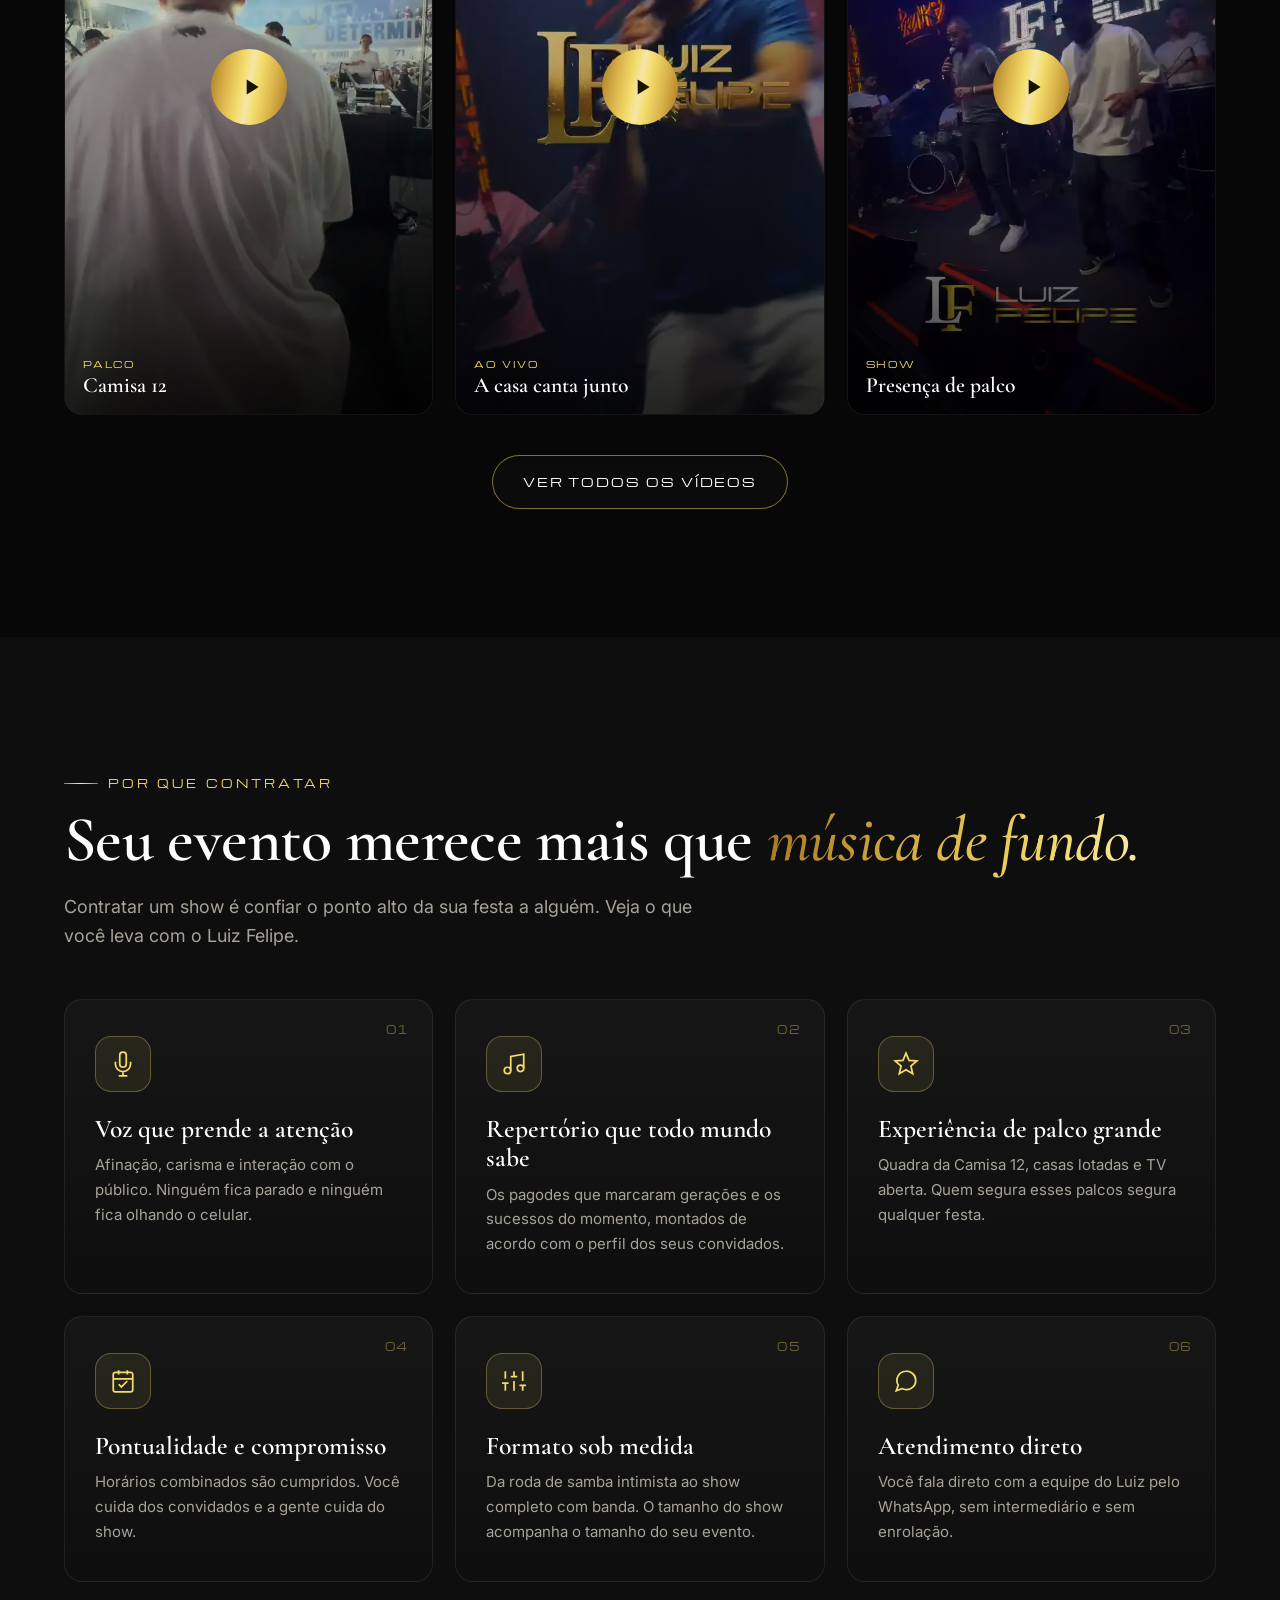
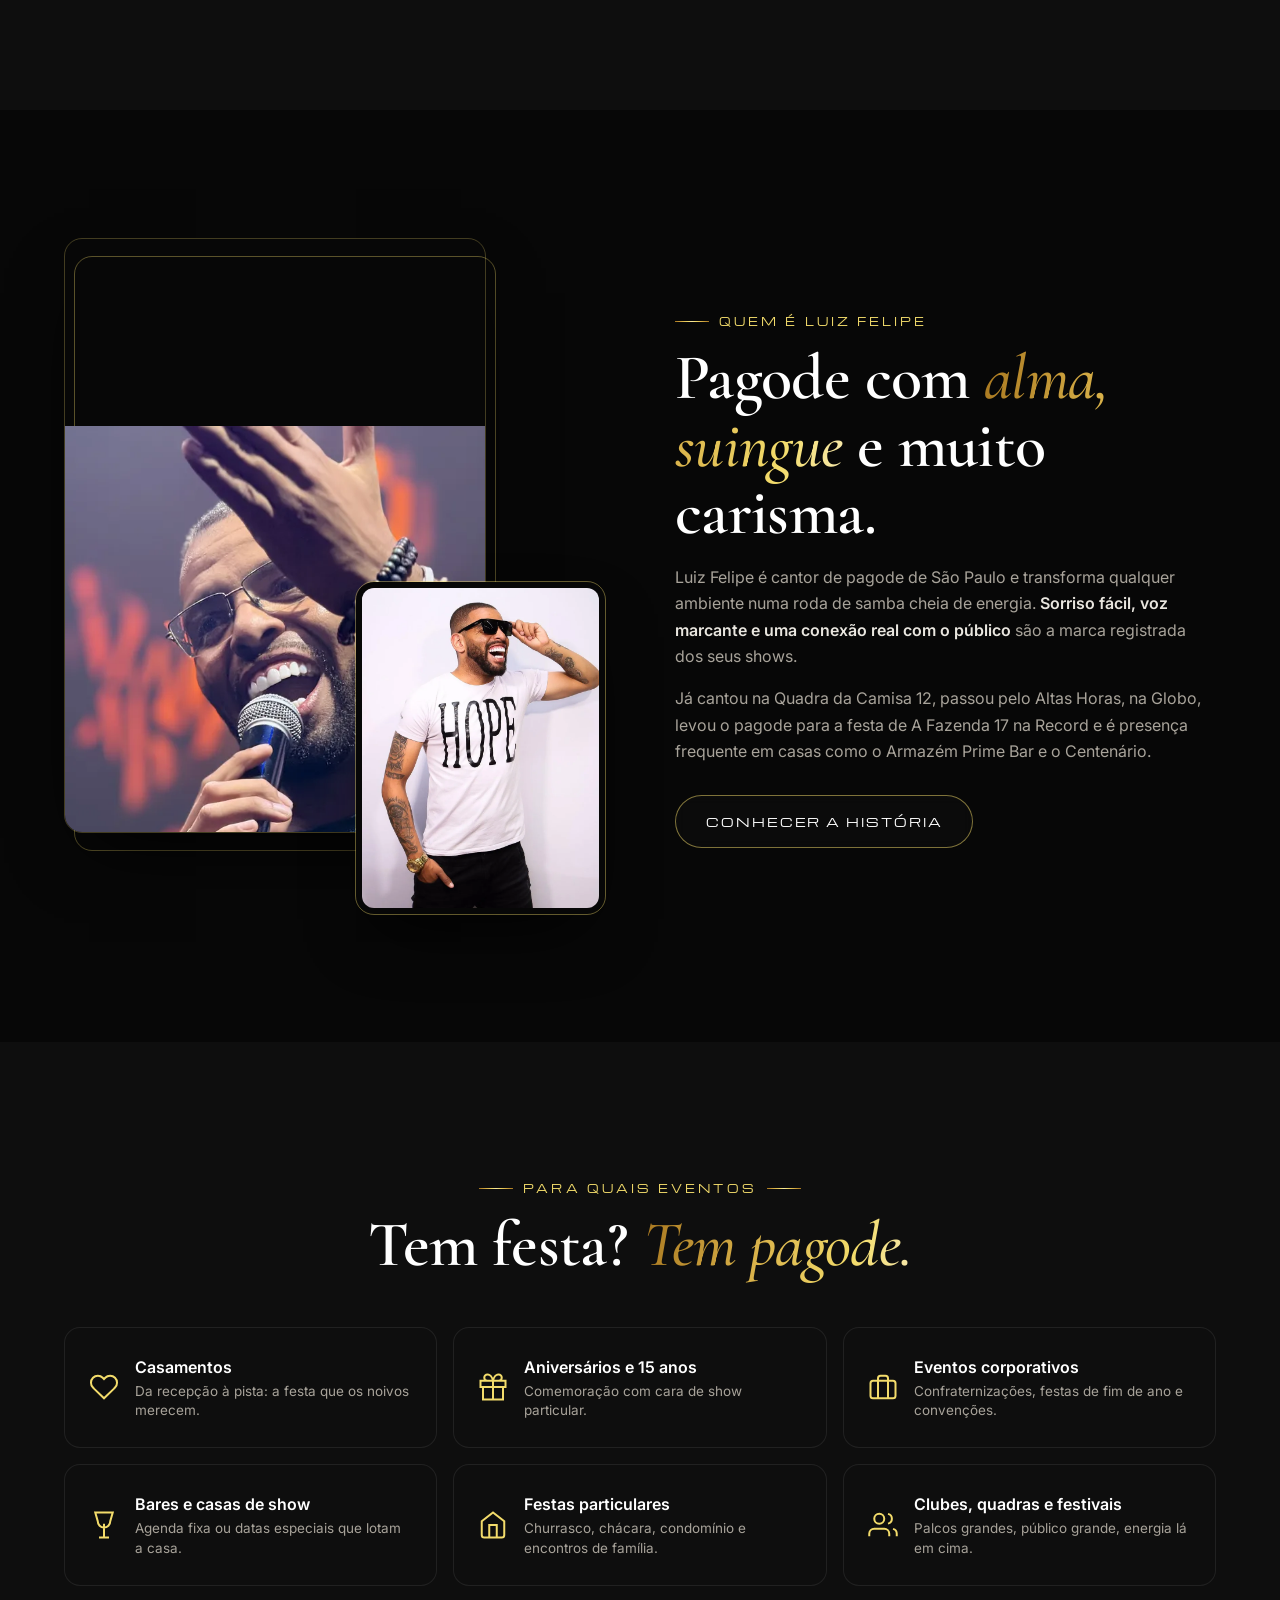
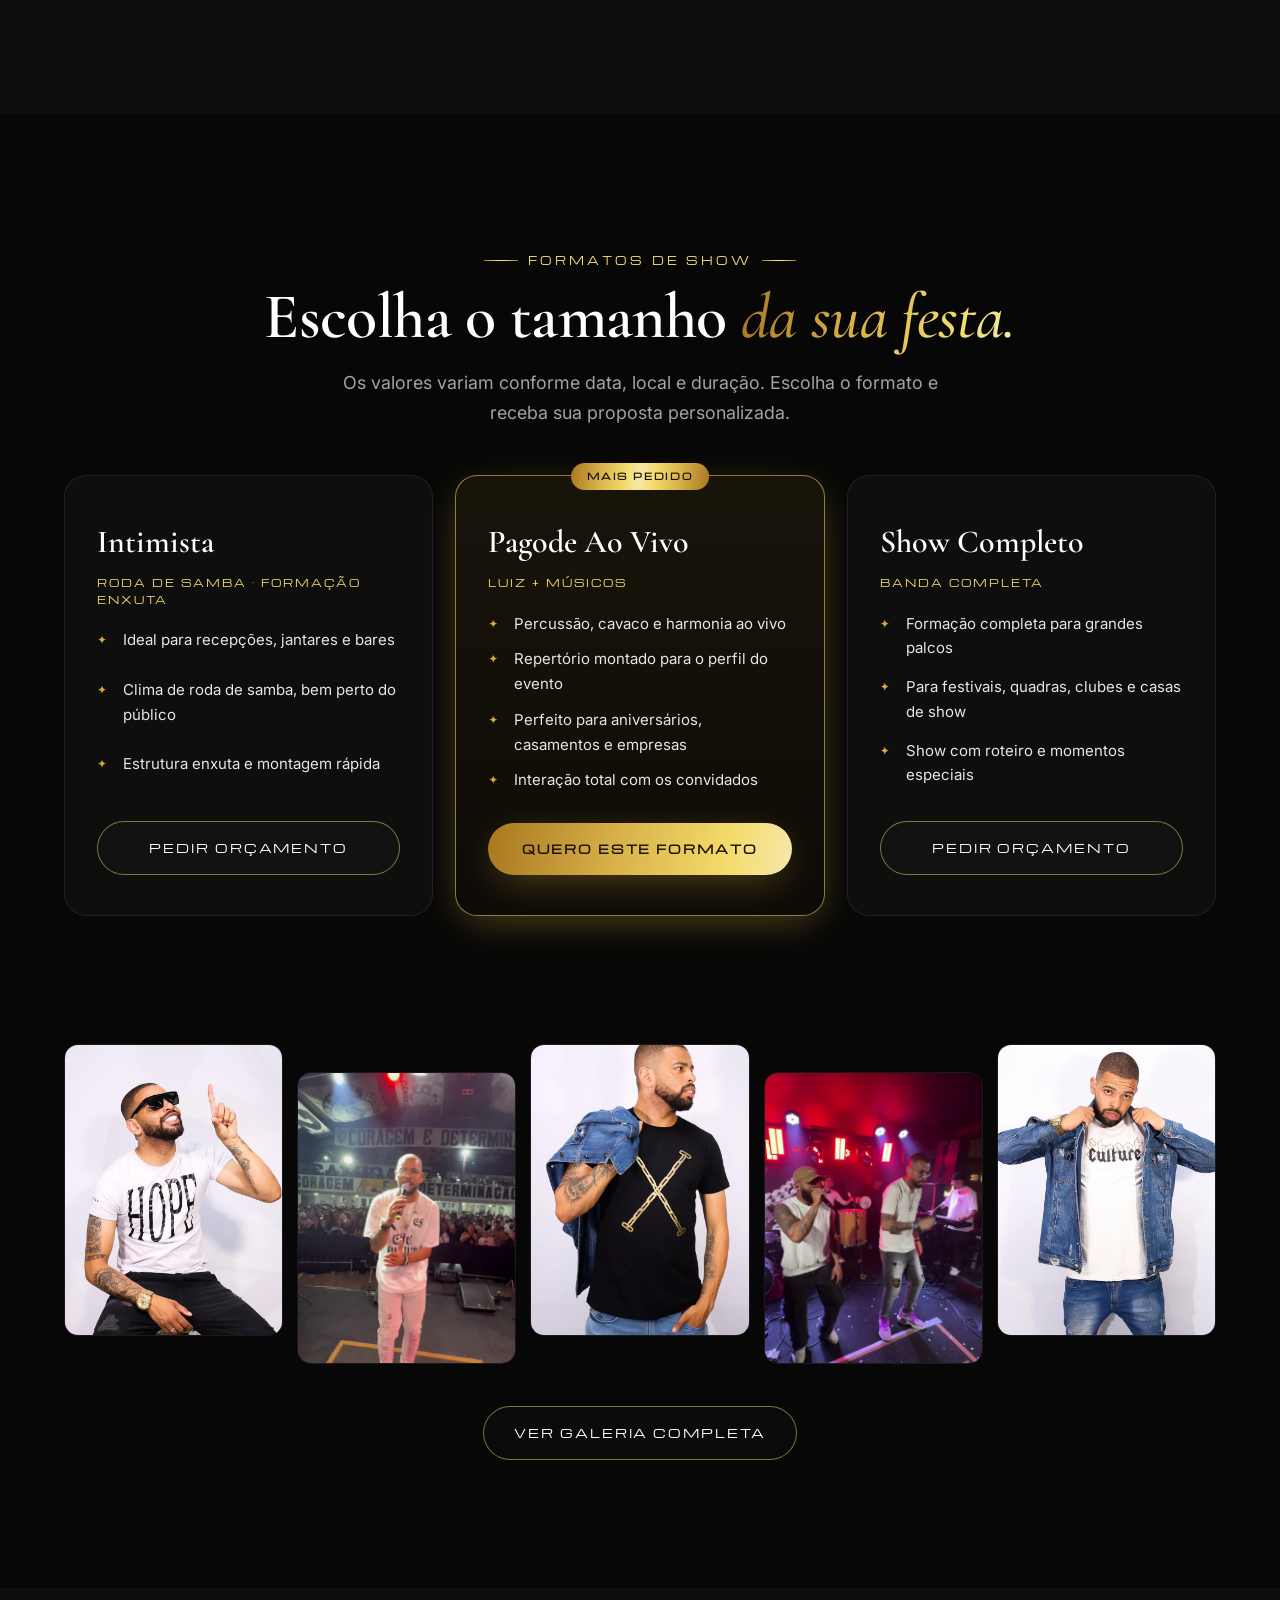
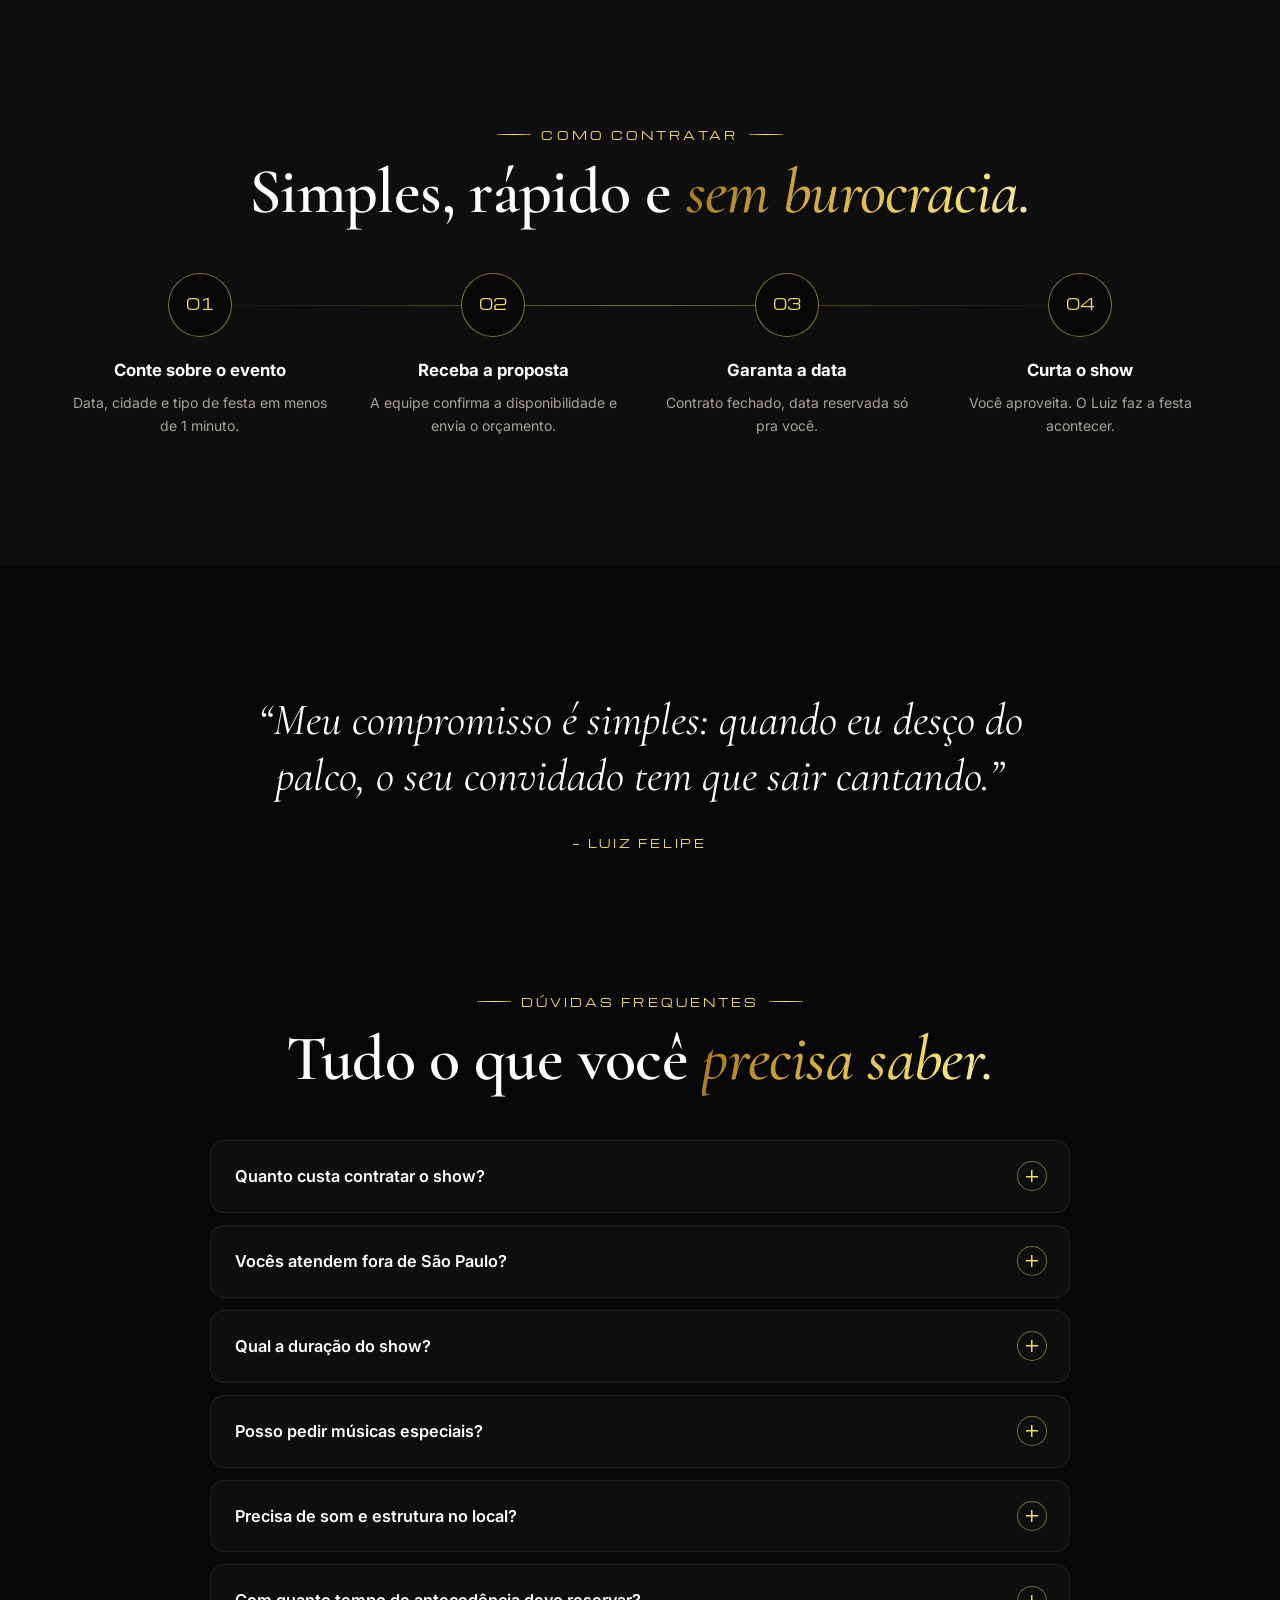
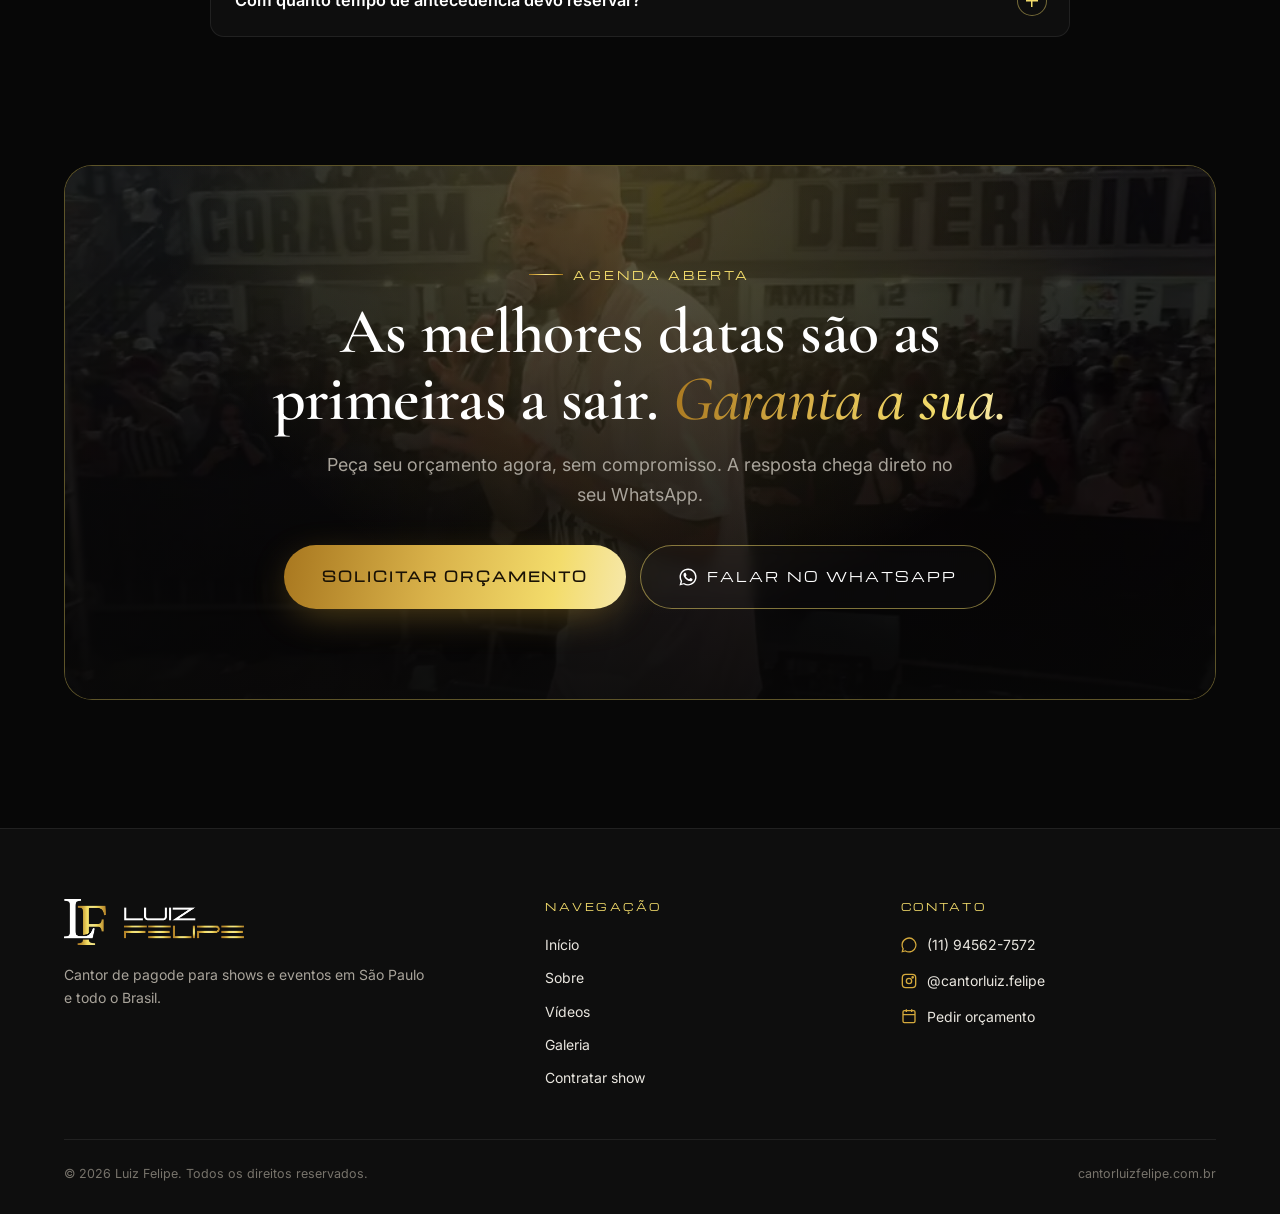
==== commit 0ea255ab: "Camisa 12 no lugar de Gaviões, formato intimista sem voz e violão, foto na Globo e vídeo do Altas Ho" ====
--- a/index.html
+++ b/index.html
@@ -4,7 +4,7 @@
   <meta charset="utf-8">
   <meta name="viewport" content="width=device-width, initial-scale=1, viewport-fit=cover">
   <title>Luiz Felipe | Cantor de Pagode para Shows e Eventos</title>
-  <meta name="description" content="Contrate o show de pagode do cantor Luiz Felipe para o seu evento. Já se apresentou na Quadra da Gaviões da Fiel e em A Fazenda 17 (Record). Casamentos, aniversários, empresas, bares e casas de show.">
+  <meta name="description" content="Contrate o show de pagode do cantor Luiz Felipe para o seu evento. Já se apresentou na Quadra da Camisa 12, em A Fazenda 17 (Record) e no Altas Horas (TV Globo). Casamentos, aniversários, empresas, bares e casas de show.">
   <meta name="theme-color" content="#070707">
   <link rel="canonical" href="https://cantorluizfelipe.com.br/">
   <meta property="og:type" content="website">
@@ -64,7 +64,7 @@
             <span class="linha"><span>o seu evento virar</span></span>
             <span class="linha"><span class="ouro"><em>assunto por anos.</em></span></span>
           </h1>
-          <p class="lead">Voz, presença de palco e um repertório que coloca do primeiro ao último convidado pra cantar junto. Do palco da Gaviões da Fiel ao reality <strong>A Fazenda 17</strong>, agora no seu evento.</p>
+          <p class="lead">Voz, presença de palco e um repertório que coloca do primeiro ao último convidado pra cantar junto. Da quadra da Camisa 12 ao <strong>Altas Horas</strong> e <strong>A Fazenda 17</strong>, agora no seu evento.</p>
           <div class="hero-acoes">
             <a class="btn btn-ouro btn-grande" href="contratar/">
               Quero esse show no meu evento
@@ -77,7 +77,7 @@
           </div>
           <div class="hero-selos">
             <span><svg viewBox="0 0 24 24" fill="currentColor"><path d="M12 2 9.2 8.6 2 9.2l5.5 4.7L5.8 21 12 17.3 18.2 21l-1.7-7.1L22 9.2l-7.2-.6z"/></svg> A Fazenda 17 · Record</span>
-            <span><svg viewBox="0 0 24 24" fill="currentColor"><path d="M12 2 9.2 8.6 2 9.2l5.5 4.7L5.8 21 12 17.3 18.2 21l-1.7-7.1L22 9.2l-7.2-.6z"/></svg> Quadra da Gaviões da Fiel</span>
+            <span><svg viewBox="0 0 24 24" fill="currentColor"><path d="M12 2 9.2 8.6 2 9.2l5.5 4.7L5.8 21 12 17.3 18.2 21l-1.7-7.1L22 9.2l-7.2-.6z"/></svg> Quadra da Camisa 12</span>
             <span><svg viewBox="0 0 24 24" fill="currentColor"><path d="M12 2 9.2 8.6 2 9.2l5.5 4.7L5.8 21 12 17.3 18.2 21l-1.7-7.1L22 9.2l-7.2-.6z"/></svg> Resposta rápida no WhatsApp</span>
           </div>
         </div>
@@ -95,8 +95,8 @@
     <!-- FAIXA -->
     <div class="faixa" aria-label="Onde já se apresentou">
       <div class="faixa-trilho">
-        <span>A Fazenda 17 · Record</span><span>Quadra da Gaviões da Fiel</span><span>Armazém Prime Bar</span><span>Centenário</span><span>Casamentos</span><span>Aniversários</span><span>Eventos corporativos</span><span>Casas de show</span>
-        <span>A Fazenda 17 · Record</span><span>Quadra da Gaviões da Fiel</span><span>Armazém Prime Bar</span><span>Centenário</span><span>Casamentos</span><span>Aniversários</span><span>Eventos corporativos</span><span>Casas de show</span>
+        <span>A Fazenda 17 · Record</span><span>Altas Horas · Globo</span><span>Quadra da Camisa 12</span><span>Armazém Prime Bar</span><span>Centenário</span><span>Casamentos</span><span>Aniversários</span><span>Eventos corporativos</span><span>Casas de show</span>
+        <span>A Fazenda 17 · Record</span><span>Altas Horas · Globo</span><span>Quadra da Camisa 12</span><span>Armazém Prime Bar</span><span>Centenário</span><span>Casamentos</span><span>Aniversários</span><span>Eventos corporativos</span><span>Casas de show</span>
       </div>
     </div>
 
@@ -112,7 +112,7 @@
           <h2 class="titulo">Aprovado pelo <span class="ouro"><em>maior reality</em></span> do Brasil.</h2>
           <p class="lead">Luiz Felipe levou o pagode para a festa de <strong>A Fazenda 17</strong>, na Record. A mesma energia que animou o reality em rede nacional vai para o palco do seu evento.</p>
           <ul class="lista-check">
-            <li>Experiência com TV, quadras de escola de samba e casas lotadas</li>
+            <li>Experiência com TV aberta, quadras e casas lotadas</li>
             <li>Show que se adapta ao público: do churrasco ao evento de gala</li>
             <li>Profissionalismo do primeiro contato até o último bis</li>
           </ul>
@@ -121,6 +121,21 @@
       </div>
     </section>
 
+    <!-- PROVA: ALTAS HORAS -->
+    <section class="secao" id="altas-horas" style="padding-top:0">
+      <div class="container tv tv-inverso">
+        <div class="revelar esq">
+          <span class="tv-selo">✦ TV Globo · Altas Horas</span>
+          <h2 class="titulo">Do Altas Horas para o <span class="ouro"><em>Brasil inteiro.</em></span></h2>
+          <p class="lead">Luiz Felipe passou pelo <strong>Altas Horas</strong>, na TV Globo, e o vídeo viralizou no Instagram. Quem assiste entende por que o público canta junto do começo ao fim.</p>
+          <a class="btn btn-linha" href="https://www.instagram.com/p/C7zt7bLh3At/" target="_blank" rel="noopener">Ver no Instagram</a>
+        </div>
+        <div class="insta-video revelar dir">
+          <iframe src="https://www.instagram.com/p/C7zt7bLh3At/embed/" title="Luiz Felipe no Altas Horas (Instagram)" loading="lazy" allowtransparency="true" allowfullscreen scrolling="no"></iframe>
+        </div>
+      </div>
+    </section>
+
     <hr class="divisor">
 
     <!-- VÍDEOS -->
@@ -132,9 +147,9 @@
           <p class="lead">Aperte o play e imagine seus convidados assim. Esse é o clima que o Luiz entrega em cada apresentação.</p>
         </div>
         <div class="videos-grade">
-          <div class="video-card revelar" data-abrir data-grupo="home" data-video="static/video/gavioes-palco.mp4" data-legenda="Quadra da Gaviões da Fiel">
-            <img src="static/img/poster-gavioes-palco.webp" alt="Show na Quadra da Gaviões da Fiel" loading="lazy">
-            <div class="play"><b><svg viewBox="0 0 24 24" fill="currentColor"><path d="M8 5v14l11-7z"/></svg></b><div class="play-legenda"><span><small>Palco</small><strong>Gaviões da Fiel</strong></span></div></div>
+          <div class="video-card revelar" data-abrir data-grupo="home" data-video="static/video/gavioes-palco.mp4" data-legenda="Quadra da Camisa 12">
+            <img src="static/img/poster-gavioes-palco.webp" alt="Show na Quadra da Camisa 12" loading="lazy">
+            <div class="play"><b><svg viewBox="0 0 24 24" fill="currentColor"><path d="M8 5v14l11-7z"/></svg></b><div class="play-legenda"><span><small>Palco</small><strong>Camisa 12</strong></span></div></div>
           </div>
           <div class="video-card revelar" style="--atraso:.12s" data-abrir data-grupo="home" data-video="static/video/show-multidao.mp4" data-legenda="Público cantando junto">
             <img src="static/img/poster-show-multidao.webp" alt="Público cantando no show do Luiz Felipe" loading="lazy">
@@ -176,7 +191,7 @@
             <span class="num">03</span>
             <div class="icone"><svg viewBox="0 0 24 24" fill="none" stroke="currentColor" stroke-width="1.6"><path d="M12 2 9.2 8.6 2 9.2l5.5 4.7L5.8 21 12 17.3 18.2 21l-1.7-7.1L22 9.2l-7.2-.6z"/></svg></div>
             <h3>Experiência de palco grande</h3>
-            <p>Quadra da Gaviões da Fiel, casas lotadas e TV aberta. Quem segura esses palcos segura qualquer festa.</p>
+            <p>Quadra da Camisa 12, casas lotadas e TV aberta. Quem segura esses palcos segura qualquer festa.</p>
           </div>
           <div class="beneficio revelar">
             <span class="num">04</span>
@@ -188,7 +203,7 @@
             <span class="num">05</span>
             <div class="icone"><svg viewBox="0 0 24 24" fill="none" stroke="currentColor" stroke-width="1.6"><path d="M4 21v-7M4 10V3M12 21v-9M12 8V3M20 21v-5M20 12V3M1 14h6M9 8h6M17 16h6"/></svg></div>
             <h3>Formato sob medida</h3>
-            <p>Do voz e violão intimista ao show completo com banda. O tamanho do show acompanha o tamanho do seu evento.</p>
+            <p>Da roda de samba intimista ao show completo com banda. O tamanho do show acompanha o tamanho do seu evento.</p>
           </div>
           <div class="beneficio revelar" style="--atraso:.2s">
             <span class="num">06</span>
@@ -212,7 +227,7 @@
           <span class="etiqueta">Quem é Luiz Felipe</span>
           <h2 class="titulo">Pagode com <span class="ouro"><em>alma, suingue</em></span> e muito carisma.</h2>
           <p>Luiz Felipe é cantor de pagode de São Paulo e transforma qualquer ambiente numa roda de samba cheia de energia. <strong>Sorriso fácil, voz marcante e uma conexão real com o público</strong> são a marca registrada dos seus shows.</p>
-          <p>Já cantou na Quadra da Gaviões da Fiel, levou o pagode para a festa de A Fazenda 17 na Record e é presença frequente em casas como o Armazém Prime Bar e o Centenário.</p>
+          <p>Já cantou na Quadra da Camisa 12, passou pelo Altas Horas, na Globo, levou o pagode para a festa de A Fazenda 17 na Record e é presença frequente em casas como o Armazém Prime Bar e o Centenário.</p>
           <a class="btn btn-linha" href="sobre/" style="margin-top:14px">Conhecer a história</a>
         </div>
       </div>
@@ -247,7 +262,7 @@
         <div class="formatos">
           <div class="formato revelar">
             <h3>Intimista</h3>
-            <div class="sub">Voz e violão / cavaco</div>
+            <div class="sub">Roda de samba · formação enxuta</div>
             <ul>
               <li>Ideal para recepções, jantares e bares</li>
               <li>Clima de roda de samba, bem perto do público</li>
@@ -286,7 +301,7 @@
       <div class="container">
         <div class="galeria-faixa">
           <figure class="revelar" data-abrir data-grupo="faixa"><img src="static/img/estudio-hope.webp" alt="Luiz Felipe em ensaio" loading="lazy"></figure>
-          <figure class="revelar" style="--atraso:.08s" data-abrir data-grupo="faixa"><img src="static/img/still-gavioes-45.webp" alt="Show na Gaviões da Fiel" loading="lazy"></figure>
+          <figure class="revelar" style="--atraso:.08s" data-abrir data-grupo="faixa"><img src="static/img/still-gavioes-45.webp" alt="Show na Camisa 12" loading="lazy"></figure>
           <figure class="revelar" style="--atraso:.16s" data-abrir data-grupo="faixa"><img src="static/img/estudio-preto.webp" alt="Luiz Felipe em ensaio de camiseta preta" loading="lazy"></figure>
           <figure class="revelar" style="--atraso:.24s" data-abrir data-grupo="faixa"><img src="static/img/still-centenario-25.webp" alt="Luiz Felipe cantando no Centenário" loading="lazy"></figure>
           <figure class="revelar" style="--atraso:.32s" data-abrir data-grupo="faixa"><img src="static/img/estudio-jaqueta.webp" alt="Luiz Felipe de jaqueta jeans" loading="lazy"></figure>
--- a/static/css/style.css
+++ b/static/css/style.css
@@ -25,7 +25,8 @@
 }
 
 *, *::before, *::after { box-sizing: border-box; }
-html { scroll-behavior: smooth; -webkit-text-size-adjust: 100%; }
+html { scroll-behavior: smooth; -webkit-text-size-adjust: 100%; overflow-x: hidden; }
+@supports (overflow: clip) { html, body { overflow-x: clip; } }
 body {
   margin: 0;
   background: var(--preto);
@@ -34,6 +35,8 @@
   font-size: 16px;
   line-height: 1.65;
   overflow-x: hidden;
+  width: 100%;
+  position: relative;
   -webkit-font-smoothing: antialiased;
 }
 img, video { max-width: 100%; display: block; }
@@ -264,7 +267,10 @@
 .tv-video { position: relative; border-radius: var(--raio); overflow: hidden; border: 1px solid rgba(243,220,107,.25); box-shadow: 0 30px 70px -25px rgba(0,0,0,.9), var(--sombra-ouro); aspect-ratio: 16 / 9; background: #000; cursor: pointer; }
 .tv-video img, .tv-video video { width: 100%; height: 100%; object-fit: cover; }
 .tv-selo { display: inline-flex; align-items: center; gap: 10px; padding: 8px 16px; border-radius: 999px; border: 1px solid rgba(243,220,107,.4); font-family: var(--fonte-tech); font-size: 10px; letter-spacing: .2em; text-transform: uppercase; color: var(--ouro-claro); background: rgba(243,220,107,.06); }
-@media (max-width: 900px) { .tv { grid-template-columns: 1fr; gap: 36px; } }
+.tv-inverso { grid-template-columns: minmax(0, .9fr) minmax(0, 1.1fr); }
+.insta-video { position: relative; width: 100%; max-width: 640px; justify-self: center; border-radius: var(--raio); overflow: hidden; border: 1px solid rgba(243,220,107,.25); box-shadow: 0 30px 70px -25px rgba(0,0,0,.9), var(--sombra-ouro); background: var(--preto-2); }
+.insta-video iframe { display: block; width: 100%; height: 640px; border: 0; transition: height .3s; }
+@media (max-width: 900px) { .tv { grid-template-columns: 1fr; gap: 36px; } .tv-inverso { grid-template-columns: minmax(0, 1fr); } .insta-video iframe { height: 560px; } }
 
 /* ---------- Play overlay ---------- */
 .play {
@@ -416,8 +422,16 @@
 .faq details[open] { border-color: rgba(243,220,107,.4); background: #100e09; }
 .faq summary { list-style: none; cursor: pointer; padding: 22px 60px 22px 24px; position: relative; color: var(--branco); font-weight: 600; font-size: 1.02rem; }
 .faq summary::-webkit-details-marker { display: none; }
-.faq summary::after { content: "+"; position: absolute; right: 22px; top: 50%; transform: translateY(-50%); width: 30px; height: 30px; border-radius: 50%; border: 1px solid rgba(243,220,107,.4); display: grid; place-items: center; color: var(--ouro-claro); font-size: 18px; font-weight: 400; transition: transform .35s; }
-.faq details[open] summary::after { transform: translateY(-50%) rotate(45deg); }
+.faq summary::after {
+  content: ""; position: absolute; right: 22px; top: 50%; width: 30px; height: 30px; margin-top: -15px; box-sizing: border-box;
+  border-radius: 50%; border: 1px solid rgba(243,220,107,.45);
+  background:
+    linear-gradient(var(--ouro-claro), var(--ouro-claro)) center / 12px 1.5px no-repeat,
+    linear-gradient(var(--ouro-claro), var(--ouro-claro)) center / 1.5px 12px no-repeat;
+  transition: transform .35s, background-color .35s;
+}
+.faq details[open] summary::after { transform: rotate(45deg); background-color: rgba(243,220,107,.08); }
+@media (max-width: 600px) { .faq summary { padding: 18px 56px 18px 18px; font-size: .97rem; } .faq summary::after { right: 16px; } .faq .resposta { padding: 0 18px 18px; } }
 .faq .resposta { padding: 0 24px 22px; color: var(--texto-suave); }
 
 /* ---------- CTA final ---------- */
@@ -444,7 +458,7 @@
 /* ---------- WhatsApp flutuante ---------- */
 .wa-flutuante {
   position: fixed; right: 20px; bottom: 20px; z-index: 90;
-  display: flex; align-items: center; gap: 10px; padding: 0; border-radius: 999px;
+  display: flex; align-items: center; gap: 0; padding: 0; border-radius: 999px; overflow: visible;
   background: #25d366; color: #fff; box-shadow: 0 12px 30px -8px rgba(37,211,102,.6);
   transform: translateY(120px); transition: transform .5s cubic-bezier(.2,.8,.2,1);
 }
@@ -453,7 +467,7 @@
 .wa-flutuante .ico::before { content: ""; position: absolute; inset: 0; border-radius: 50%; border: 2px solid #25d366; animation: onda 2s infinite; }
 .wa-flutuante svg { width: 30px; height: 30px; }
 .wa-flutuante .txt { max-width: 0; overflow: hidden; white-space: nowrap; font-weight: 600; font-size: 14px; transition: max-width .5s ease, padding .5s ease; }
-.wa-flutuante:hover .txt { max-width: 200px; padding-left: 20px; }
+.wa-flutuante:hover .txt { max-width: 200px; padding-left: 20px; padding-right: 4px; }
 @keyframes onda { to { transform: scale(1.6); opacity: 0; } }
 
 /* ---------- Barra fixa mobile ---------- */
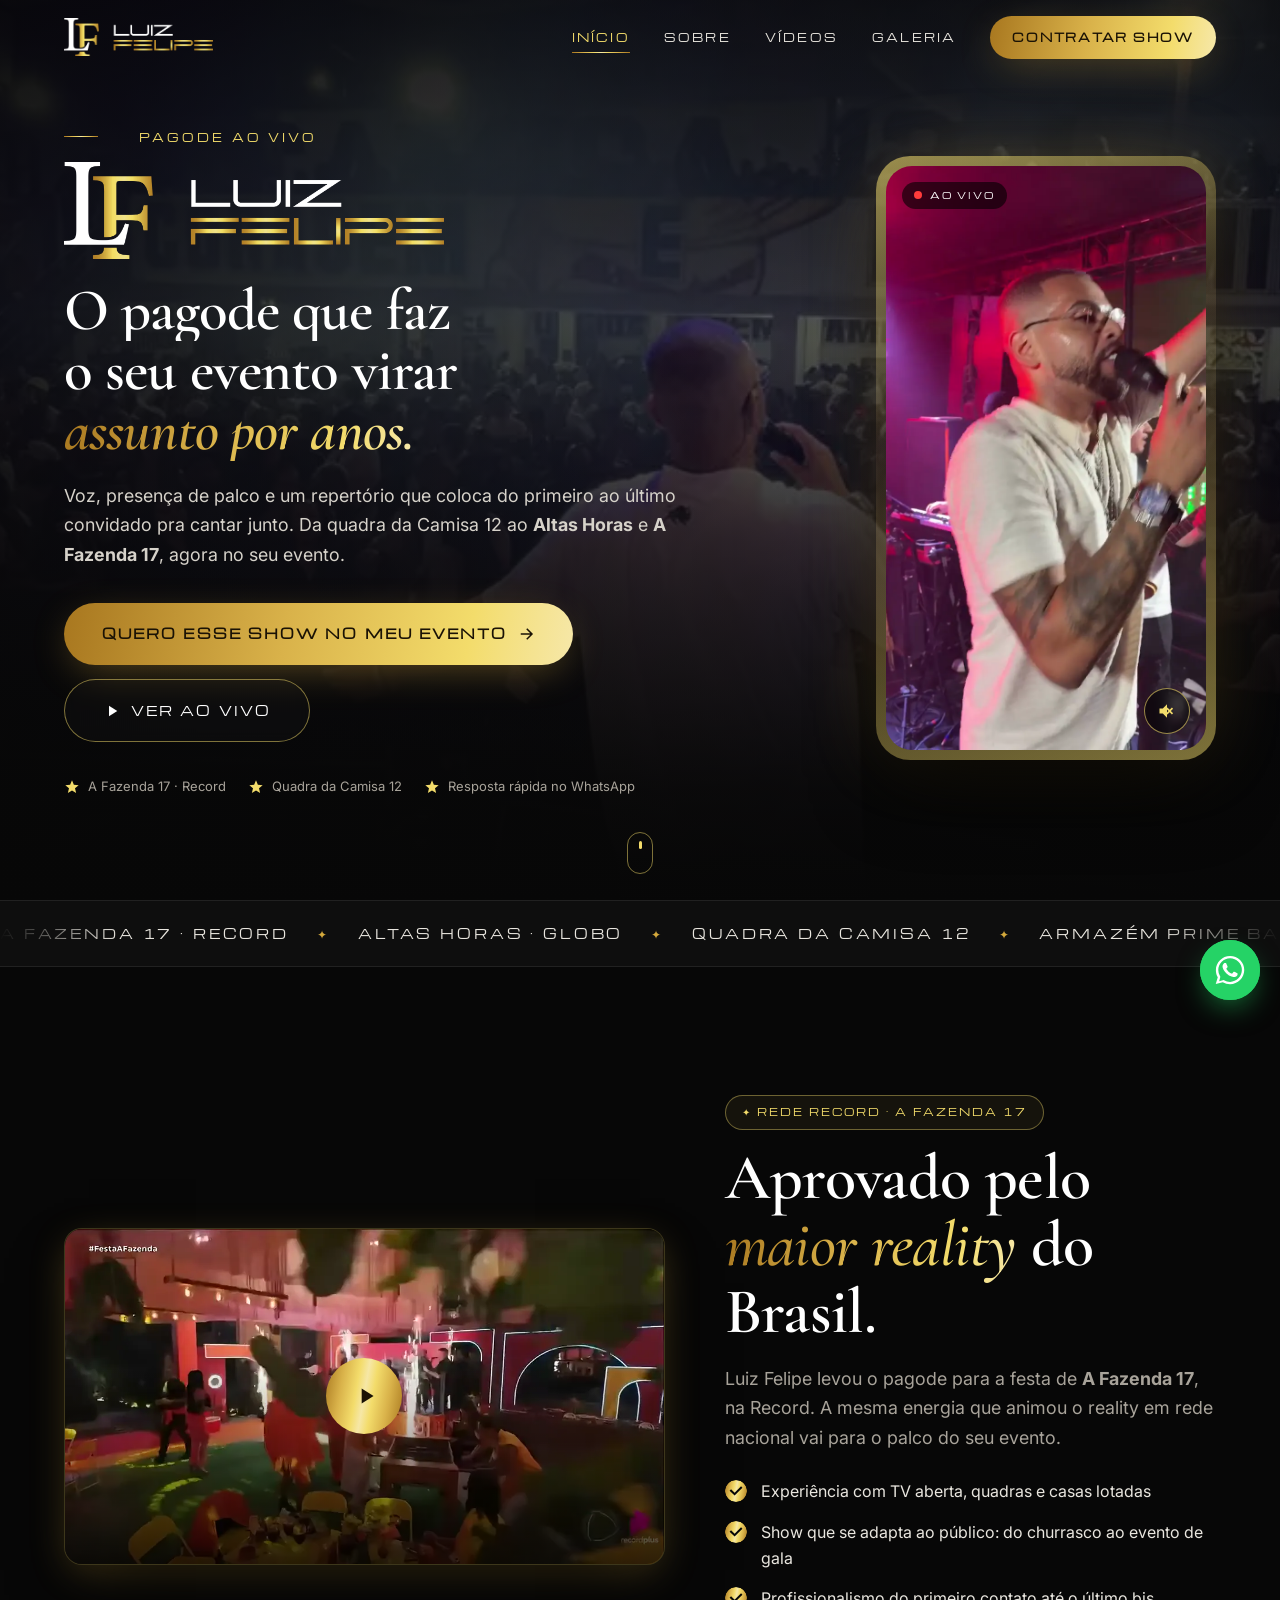
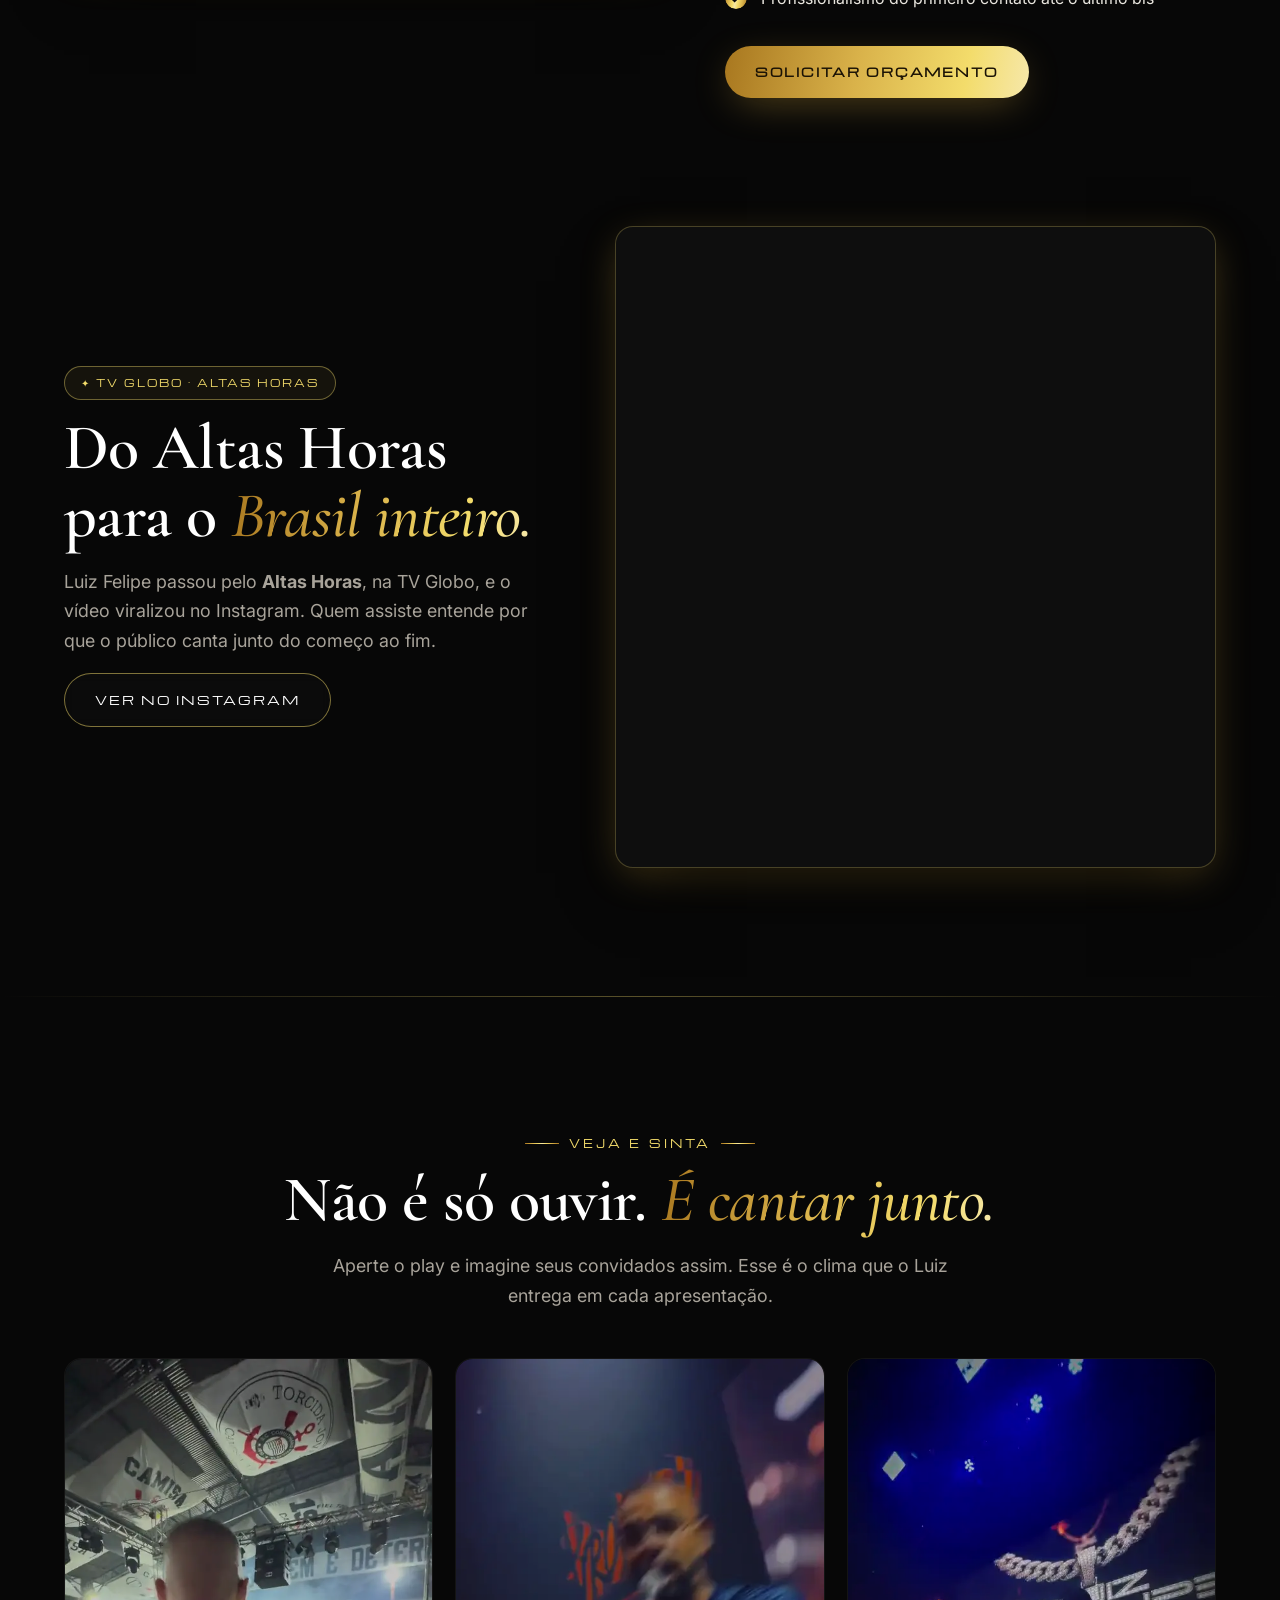
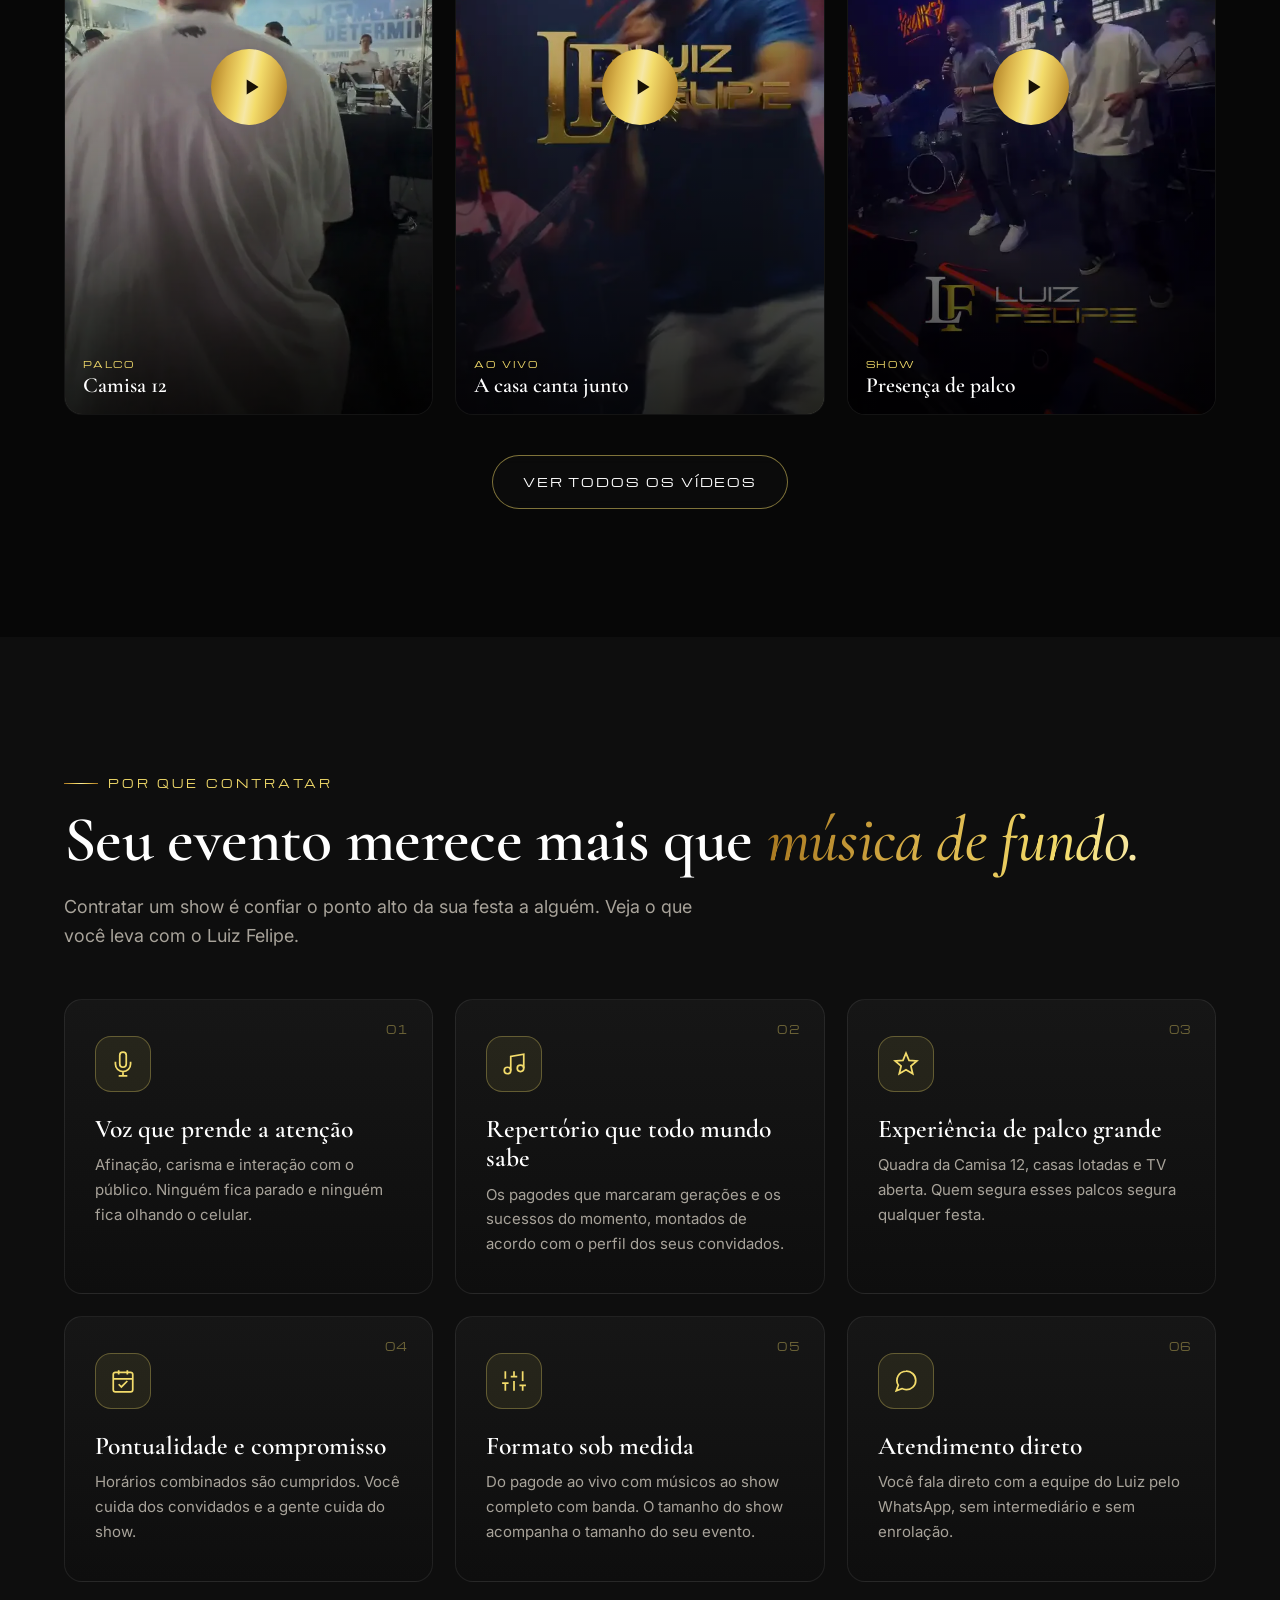
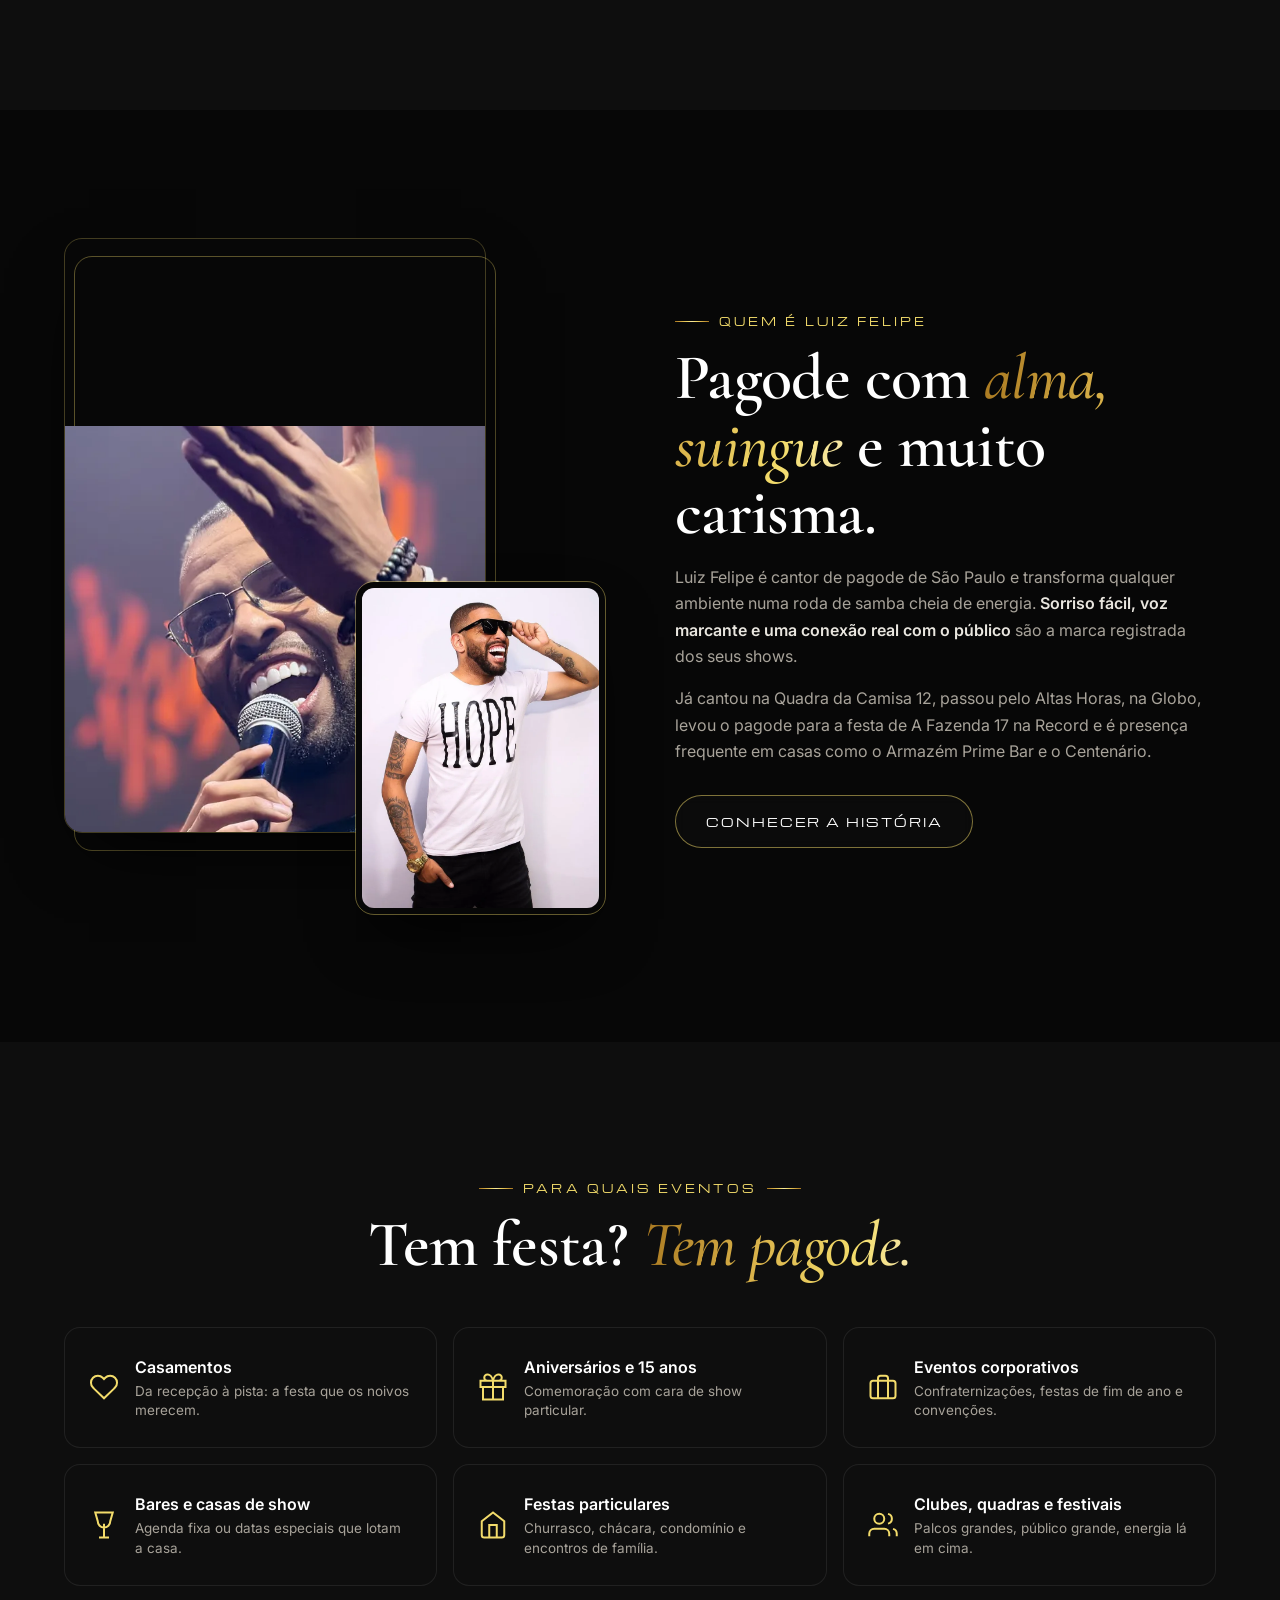
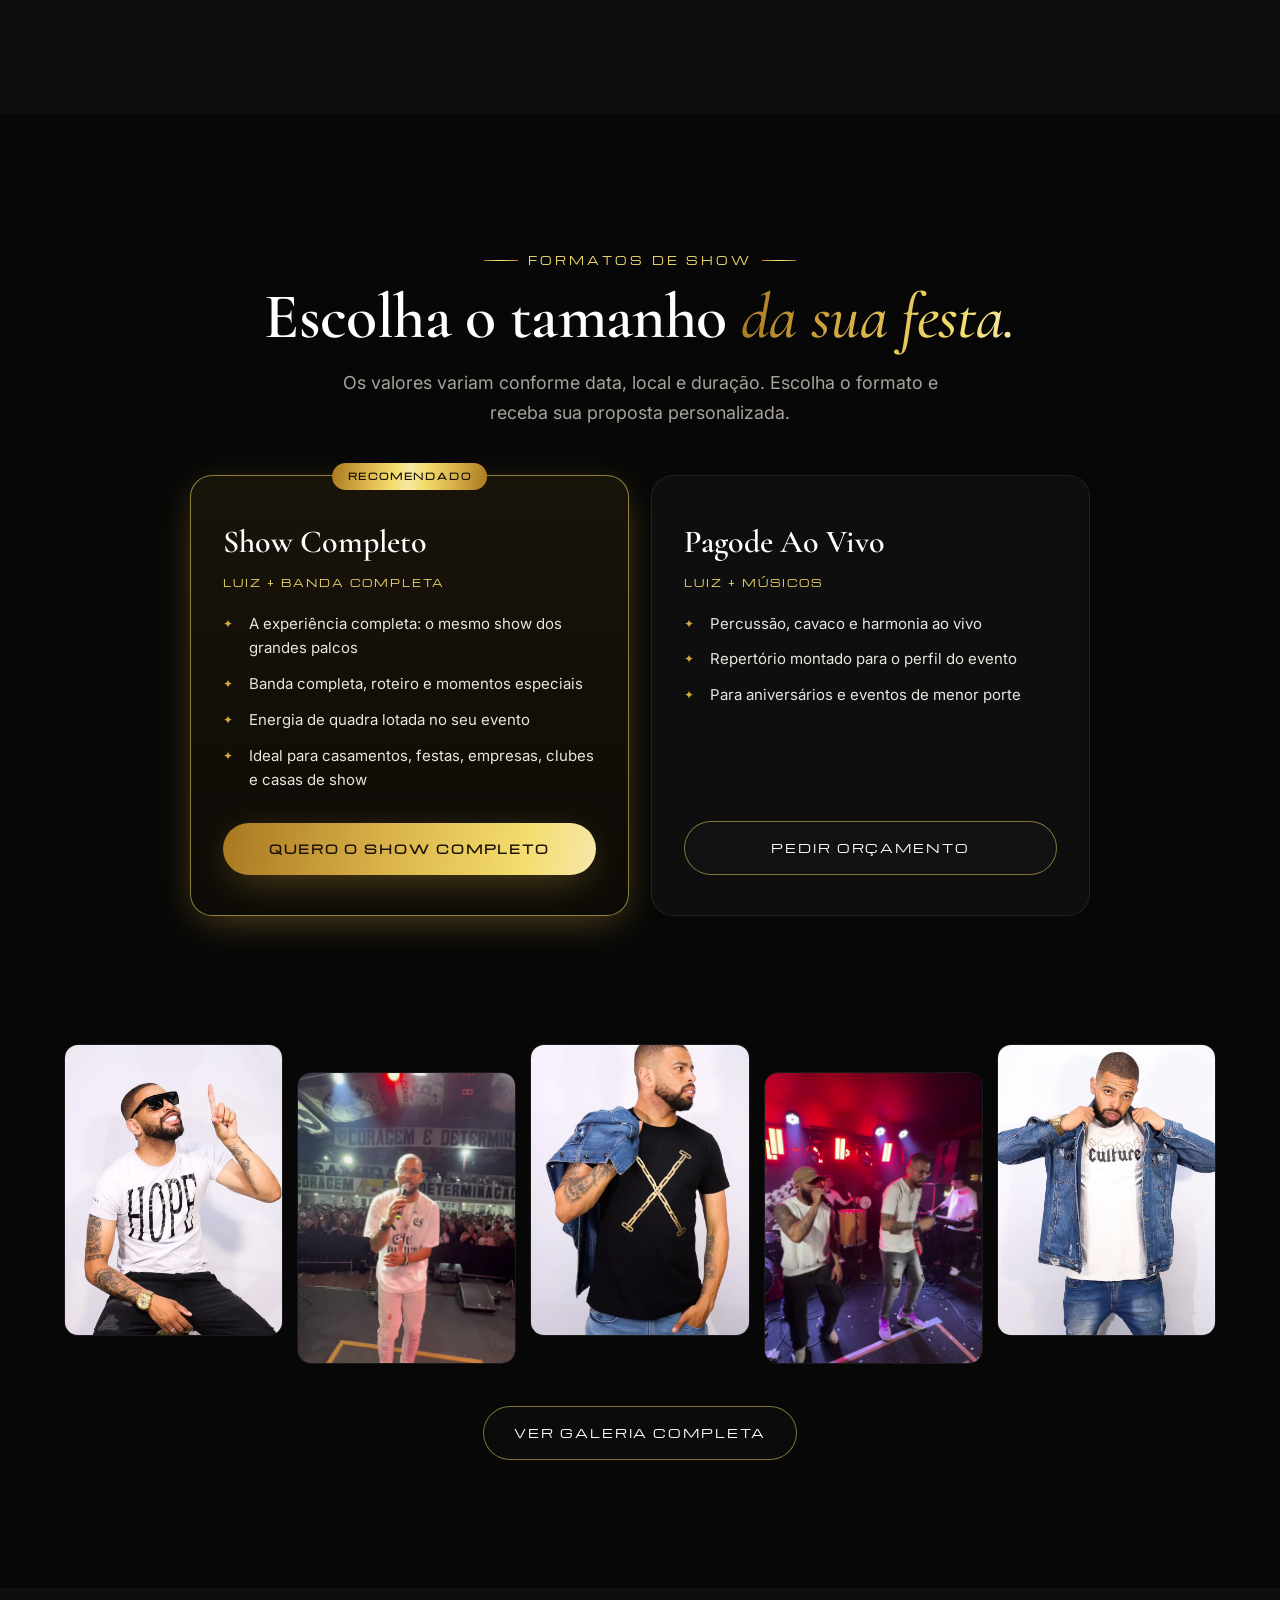
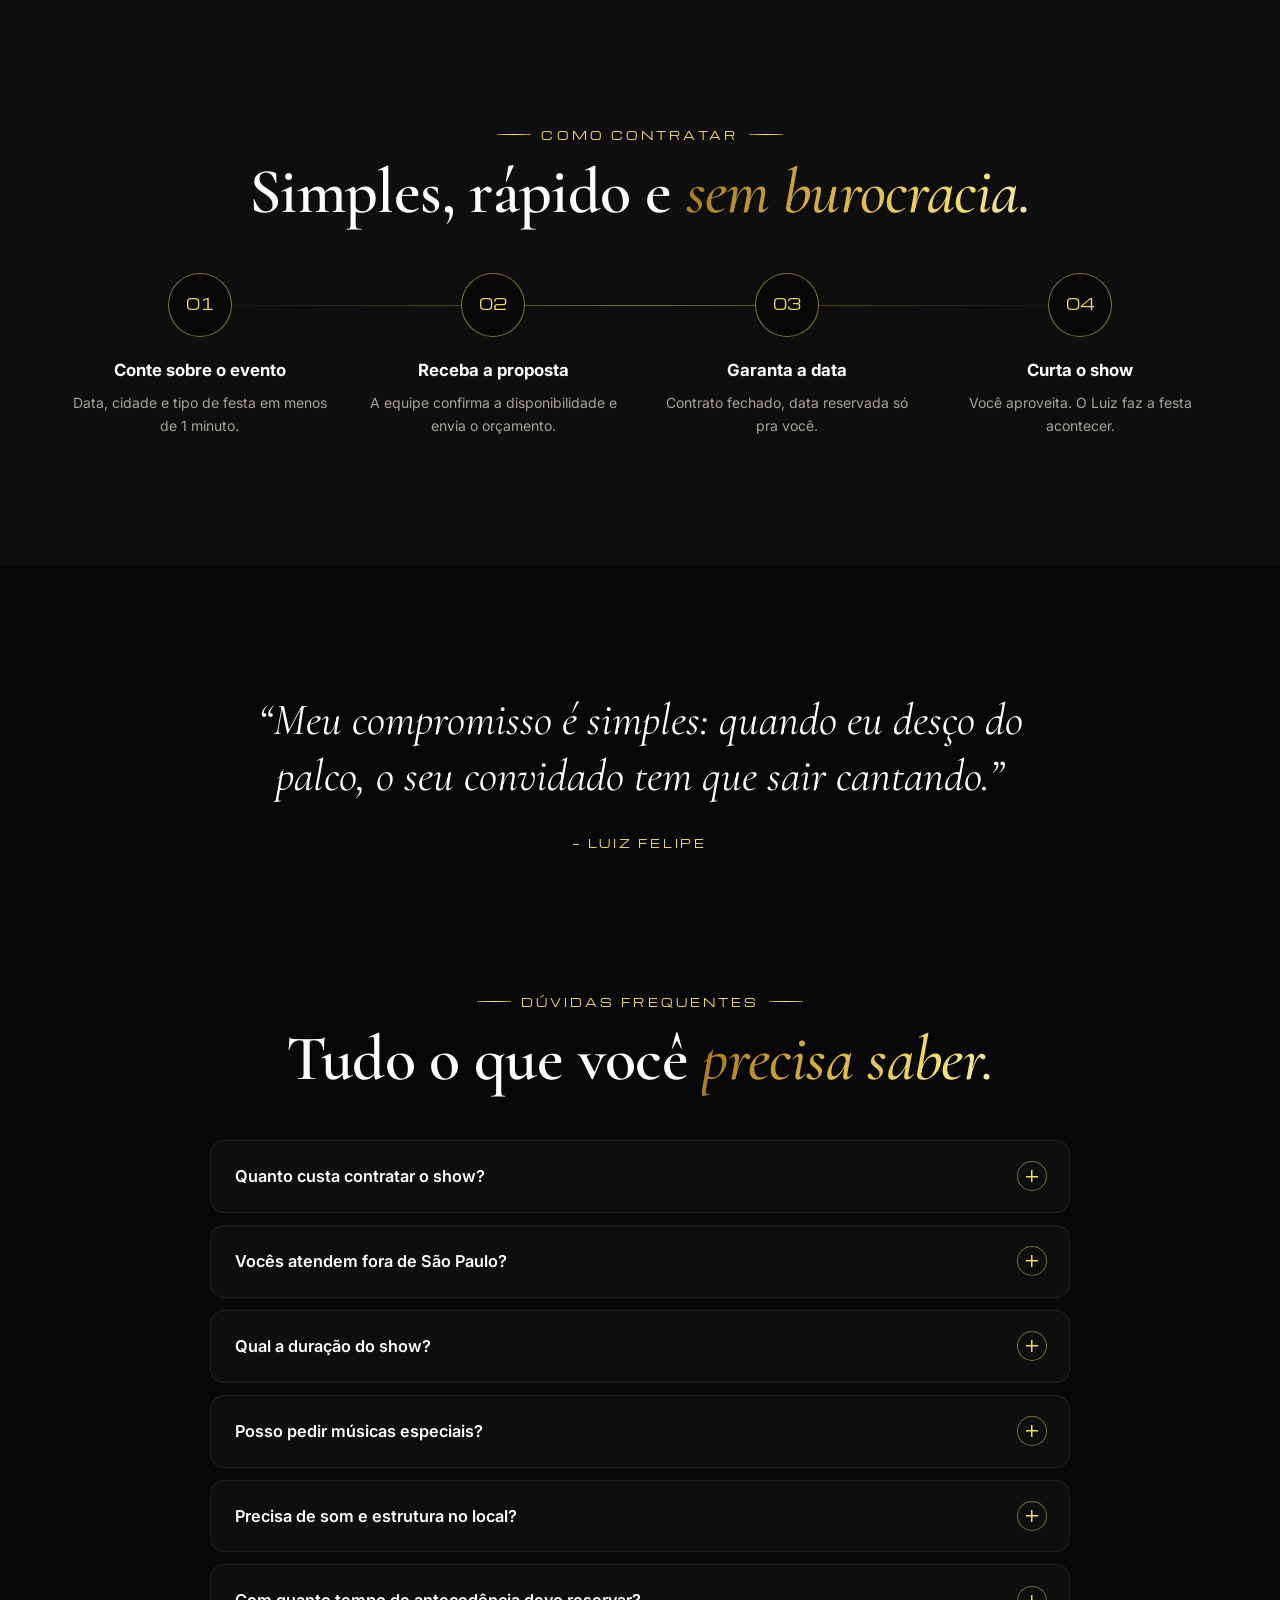
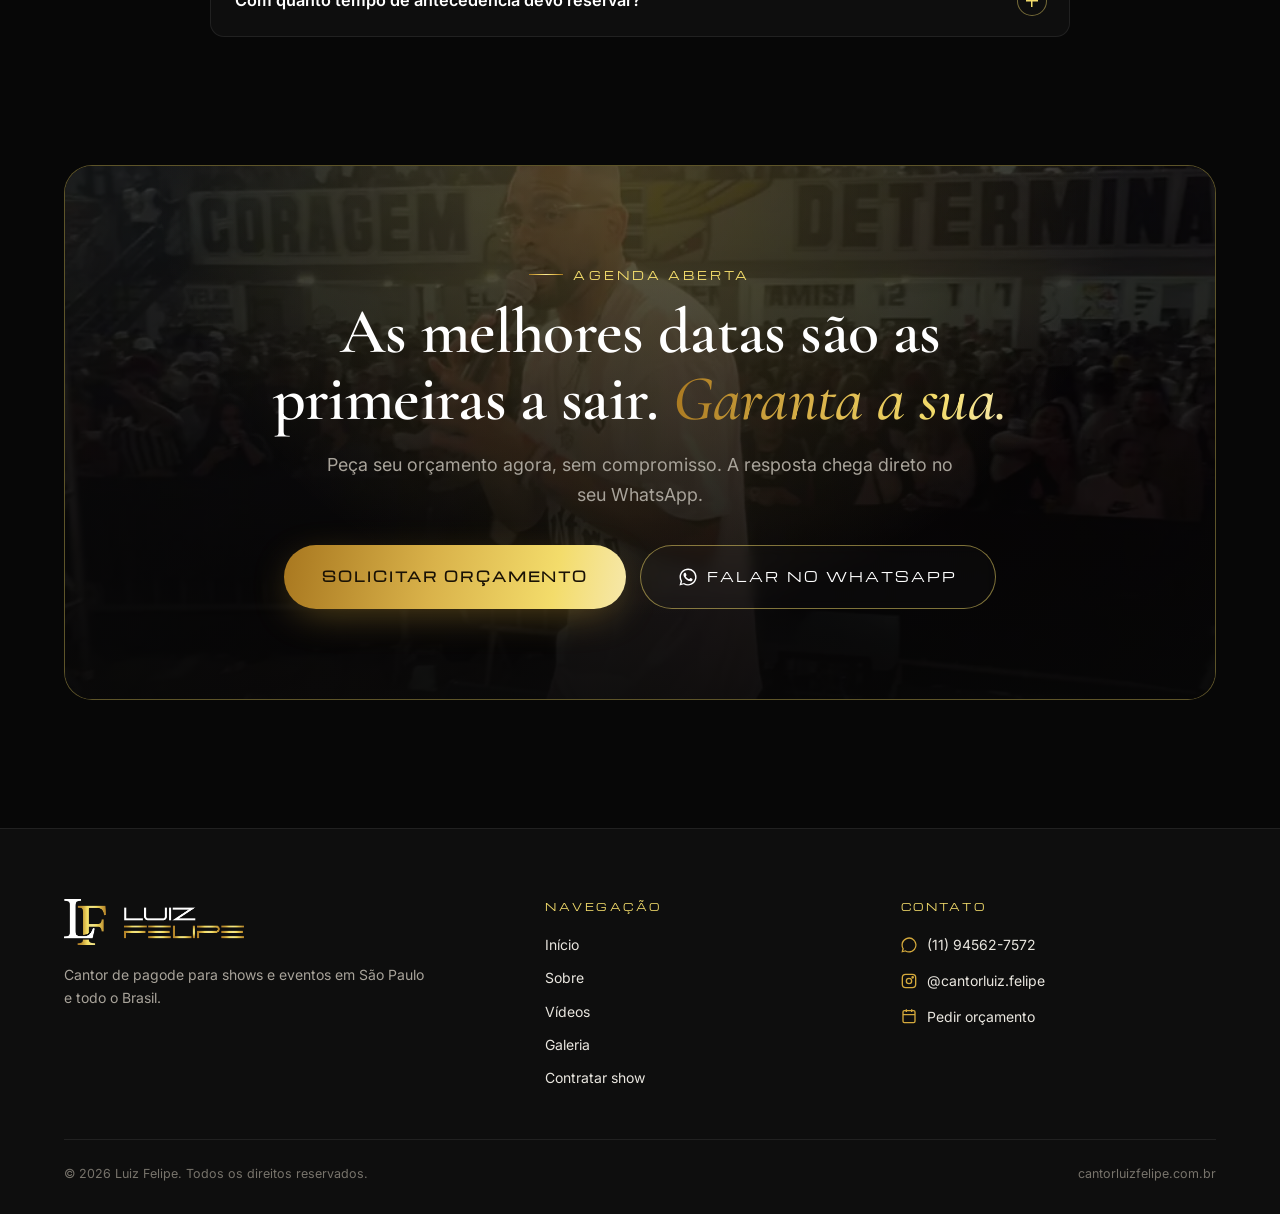
==== commit 5b7f96e9: "Remove o formato Intimista e destaca o Show Completo como recomendado Co-Authored-By: Claude Opus 5." ====
--- a/index.html
+++ b/index.html
@@ -203,7 +203,7 @@
             <span class="num">05</span>
             <div class="icone"><svg viewBox="0 0 24 24" fill="none" stroke="currentColor" stroke-width="1.6"><path d="M4 21v-7M4 10V3M12 21v-9M12 8V3M20 21v-5M20 12V3M1 14h6M9 8h6M17 16h6"/></svg></div>
             <h3>Formato sob medida</h3>
-            <p>Da roda de samba intimista ao show completo com banda. O tamanho do show acompanha o tamanho do seu evento.</p>
+            <p>Do pagode ao vivo com músicos ao show completo com banda. O tamanho do show acompanha o tamanho do seu evento.</p>
           </div>
           <div class="beneficio revelar" style="--atraso:.2s">
             <span class="num">06</span>
@@ -259,38 +259,28 @@
           <h2 class="titulo">Escolha o tamanho <span class="ouro"><em>da sua festa.</em></span></h2>
           <p class="lead">Os valores variam conforme data, local e duração. Escolha o formato e receba sua proposta personalizada.</p>
         </div>
-        <div class="formatos">
-          <div class="formato revelar">
-            <h3>Intimista</h3>
-            <div class="sub">Roda de samba · formação enxuta</div>
+        <div class="formatos dois">
+          <div class="formato destaque revelar">
+            <span class="tag">Recomendado</span>
+            <h3>Show Completo</h3>
+            <div class="sub">Luiz + banda completa</div>
             <ul>
-              <li>Ideal para recepções, jantares e bares</li>
-              <li>Clima de roda de samba, bem perto do público</li>
-              <li>Estrutura enxuta e montagem rápida</li>
+              <li>A experiência completa: o mesmo show dos grandes palcos</li>
+              <li>Banda completa, roteiro e momentos especiais</li>
+              <li>Energia de quadra lotada no seu evento</li>
+              <li>Ideal para casamentos, festas, empresas, clubes e casas de show</li>
             </ul>
-            <a class="btn btn-linha btn-bloco" href="contratar/?formato=intimista">Pedir orçamento</a>
-          </div>
-          <div class="formato destaque revelar" style="--atraso:.1s">
-            <span class="tag">Mais pedido</span>
+            <a class="btn btn-ouro btn-bloco" href="contratar/?formato=completo">Quero o show completo</a>
+          </div>
+          <div class="formato revelar" style="--atraso:.1s">
             <h3>Pagode Ao Vivo</h3>
             <div class="sub">Luiz + músicos</div>
             <ul>
               <li>Percussão, cavaco e harmonia ao vivo</li>
               <li>Repertório montado para o perfil do evento</li>
-              <li>Perfeito para aniversários, casamentos e empresas</li>
-              <li>Interação total com os convidados</li>
+              <li>Para aniversários e eventos de menor porte</li>
             </ul>
-            <a class="btn btn-ouro btn-bloco" href="contratar/?formato=ao-vivo">Quero este formato</a>
-          </div>
-          <div class="formato revelar" style="--atraso:.2s">
-            <h3>Show Completo</h3>
-            <div class="sub">Banda completa</div>
-            <ul>
-              <li>Formação completa para grandes palcos</li>
-              <li>Para festivais, quadras, clubes e casas de show</li>
-              <li>Show com roteiro e momentos especiais</li>
-            </ul>
-            <a class="btn btn-linha btn-bloco" href="contratar/?formato=completo">Pedir orçamento</a>
+            <a class="btn btn-linha btn-bloco" href="contratar/?formato=ao-vivo">Pedir orçamento</a>
           </div>
         </div>
       </div>
@@ -342,7 +332,7 @@
           <h2 class="titulo">Tudo o que você <span class="ouro"><em>precisa saber.</em></span></h2>
         </div>
         <div class="faq">
-          <details class="revelar"><summary>Quanto custa contratar o show?</summary><div class="resposta">O valor depende da data, da cidade, da duração e do formato escolhido (intimista, com músicos ou banda completa). Preencha o pedido de orçamento e você recebe uma proposta personalizada pelo WhatsApp.</div></details>
+          <details class="revelar"><summary>Quanto custa contratar o show?</summary><div class="resposta">O valor depende da data, da cidade, da duração e do formato escolhido (show completo com banda ou pagode ao vivo com músicos). Preencha o pedido de orçamento e você recebe uma proposta personalizada pelo WhatsApp.</div></details>
           <details class="revelar"><summary>Vocês atendem fora de São Paulo?</summary><div class="resposta">Sim. A base é em São Paulo, mas o Luiz se apresenta em outras cidades e estados. Para eventos fora da Grande SP, deslocamento e hospedagem entram na proposta.</div></details>
           <details class="revelar"><summary>Qual a duração do show?</summary><div class="resposta">Os formatos mais comuns vão de 1h30 a 3 horas, podendo ser divididos em blocos. A duração é definida junto com você na proposta.</div></details>
           <details class="revelar"><summary>Posso pedir músicas especiais?</summary><div class="resposta">Pode e deve! A música da entrada dos noivos, a preferida do aniversariante ou o hino da empresa: é só falar no pedido que o repertório é ajustado.</div></details>
--- a/static/css/style.css
+++ b/static/css/style.css
@@ -374,10 +374,11 @@
 .formato .tag { position: absolute; top: -13px; left: 50%; transform: translateX(-50%); padding: 6px 16px; border-radius: 999px; background: var(--gradiente-ouro); color: #1a1205; font-family: var(--fonte-tech); font-size: 9px; letter-spacing: .2em; text-transform: uppercase; font-weight: 700; white-space: nowrap; }
 .formato h3 { font-family: var(--fonte-titulo); font-size: 2rem; font-weight: 600; color: var(--branco); margin: 0 0 6px; }
 .formato .sub { color: var(--ouro-claro); font-family: var(--fonte-tech); font-size: 10px; letter-spacing: .2em; text-transform: uppercase; margin-bottom: 20px; }
-.formato ul { list-style: none; padding: 0; margin: 0 0 30px; display: grid; gap: 11px; flex: 1; }
+.formato ul { list-style: none; padding: 0; margin: 0 0 30px; display: grid; gap: 11px; flex: 1; align-content: start; }
 .formato li { padding-left: 26px; position: relative; color: var(--texto); font-size: 15px; }
 .formato li::before { content: "✦"; position: absolute; left: 0; color: var(--ouro); font-size: 12px; top: 2px; }
-@media (max-width: 900px) { .formatos { grid-template-columns: 1fr; max-width: 520px; margin: 0 auto; gap: 30px; } }
+.formatos.dois { grid-template-columns: repeat(2, 1fr); max-width: 900px; margin: 0 auto; }
+@media (max-width: 900px) { .formatos, .formatos.dois { grid-template-columns: 1fr; max-width: 520px; margin: 0 auto; gap: 30px; } }
 
 /* ---------- Passos ---------- */
 .passos { display: grid; grid-template-columns: repeat(4, 1fr); gap: 22px; counter-reset: passo; position: relative; }
@@ -552,6 +553,9 @@
 .opcao input:focus-visible + label { outline: 2px solid var(--ouro-claro); outline-offset: 2px; }
 .opcoes.lista .opcao label { flex-direction: row; justify-content: flex-start; text-align: left; min-height: 0; padding: 18px 20px; }
 .opcoes.lista .opcao label span { display: grid; }
+.opcao.recomendada label { border-color: rgba(243,220,107,.45); }
+.opcao .nome-linha { display: flex; align-items: center; flex-wrap: wrap; gap: 4px 8px; font-style: normal; }
+.opcao .selo { display: inline-block; padding: 2px 8px; border-radius: 999px; background: var(--gradiente-ouro); color: #1a1205; font-style: normal; font-family: var(--fonte-tech); font-size: 8px; letter-spacing: .15em; text-transform: uppercase; vertical-align: middle; }
 
 .campos { display: grid; grid-template-columns: 1fr 1fr; gap: 16px; }
 .campos .cheio { grid-column: 1 / -1; }
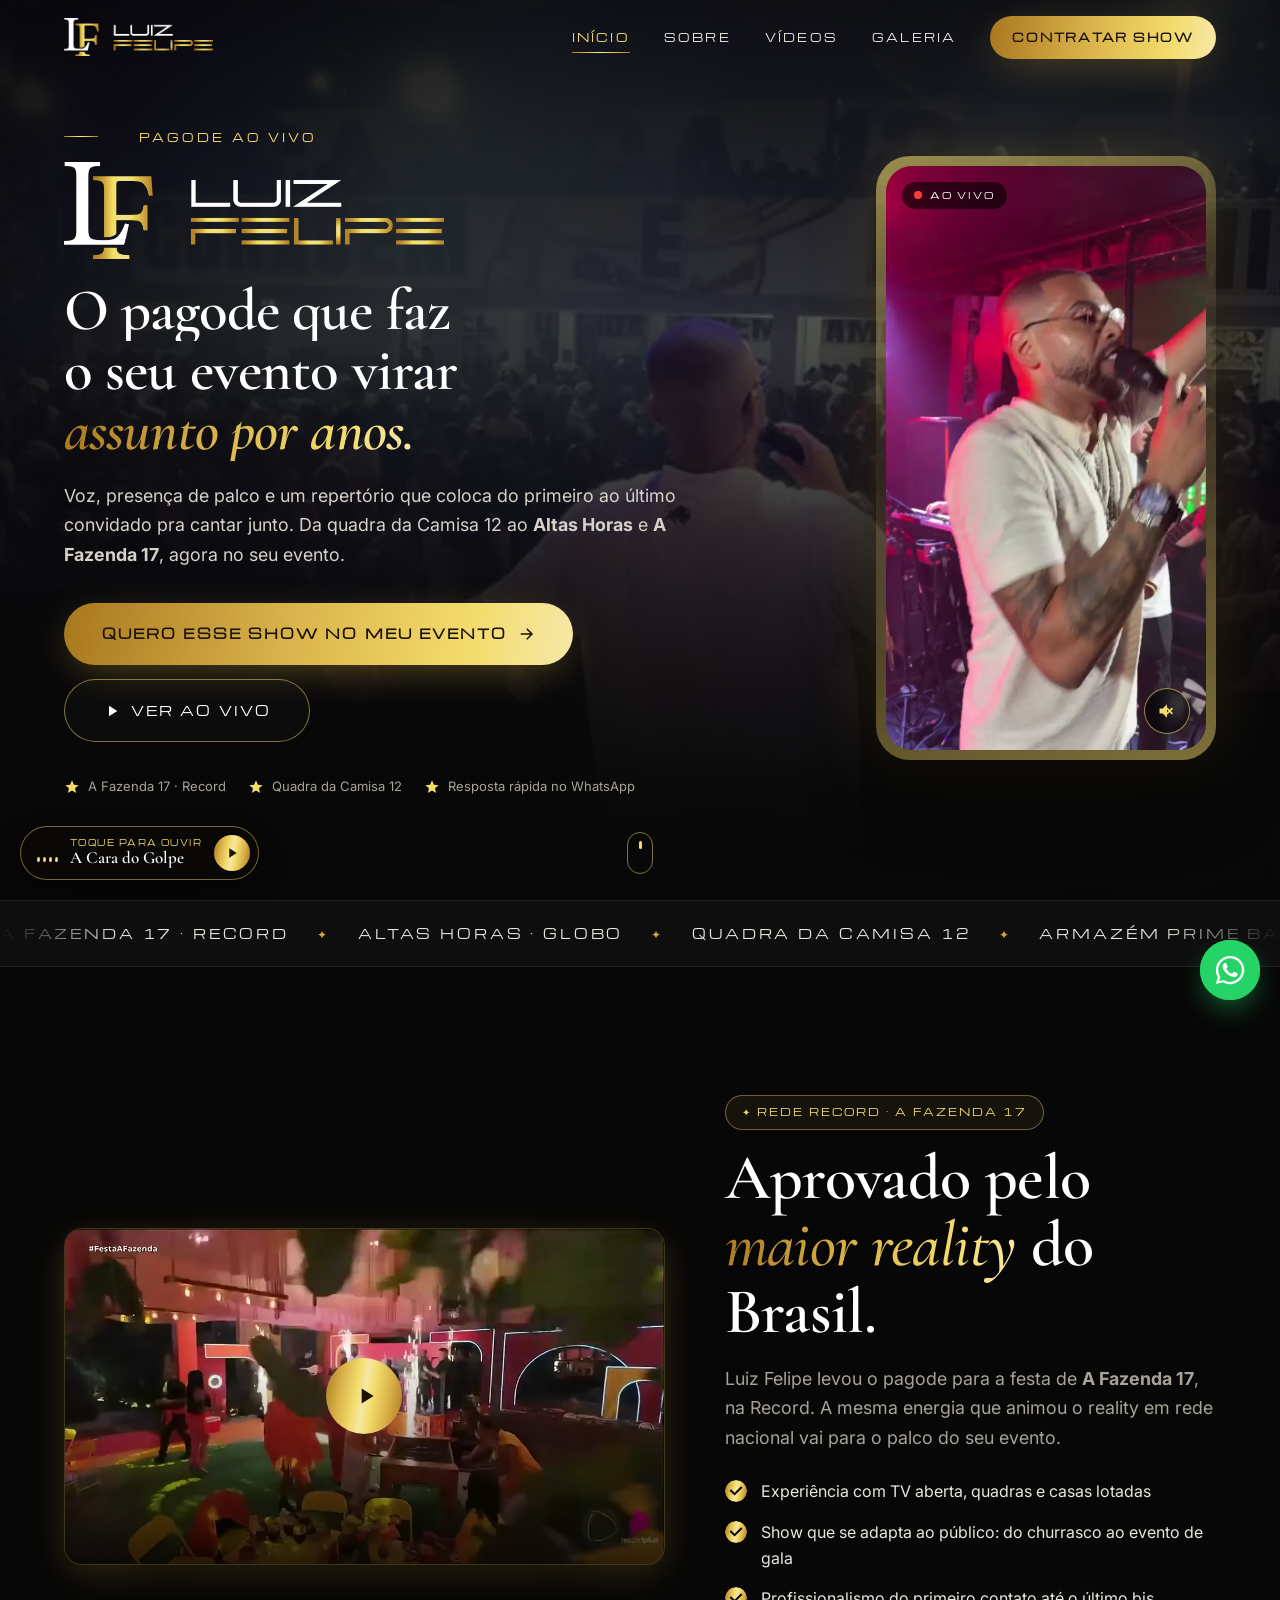
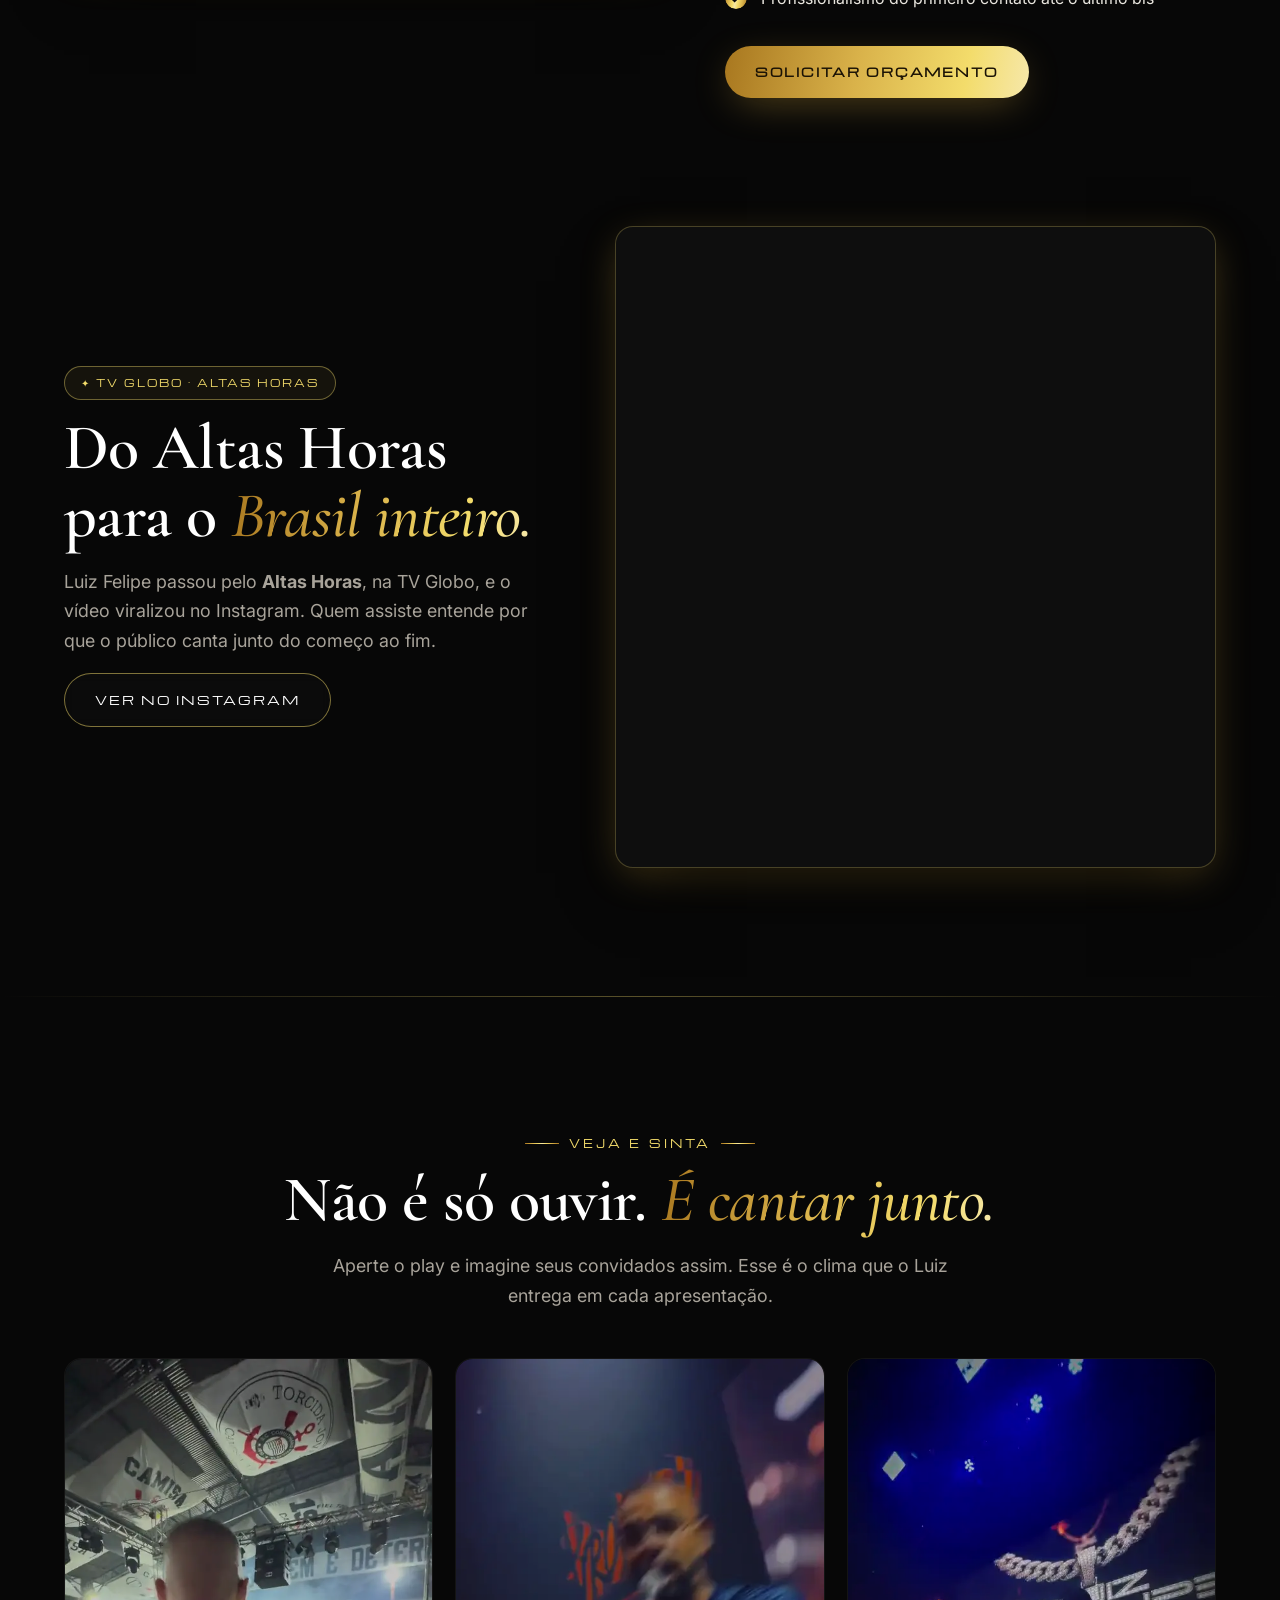
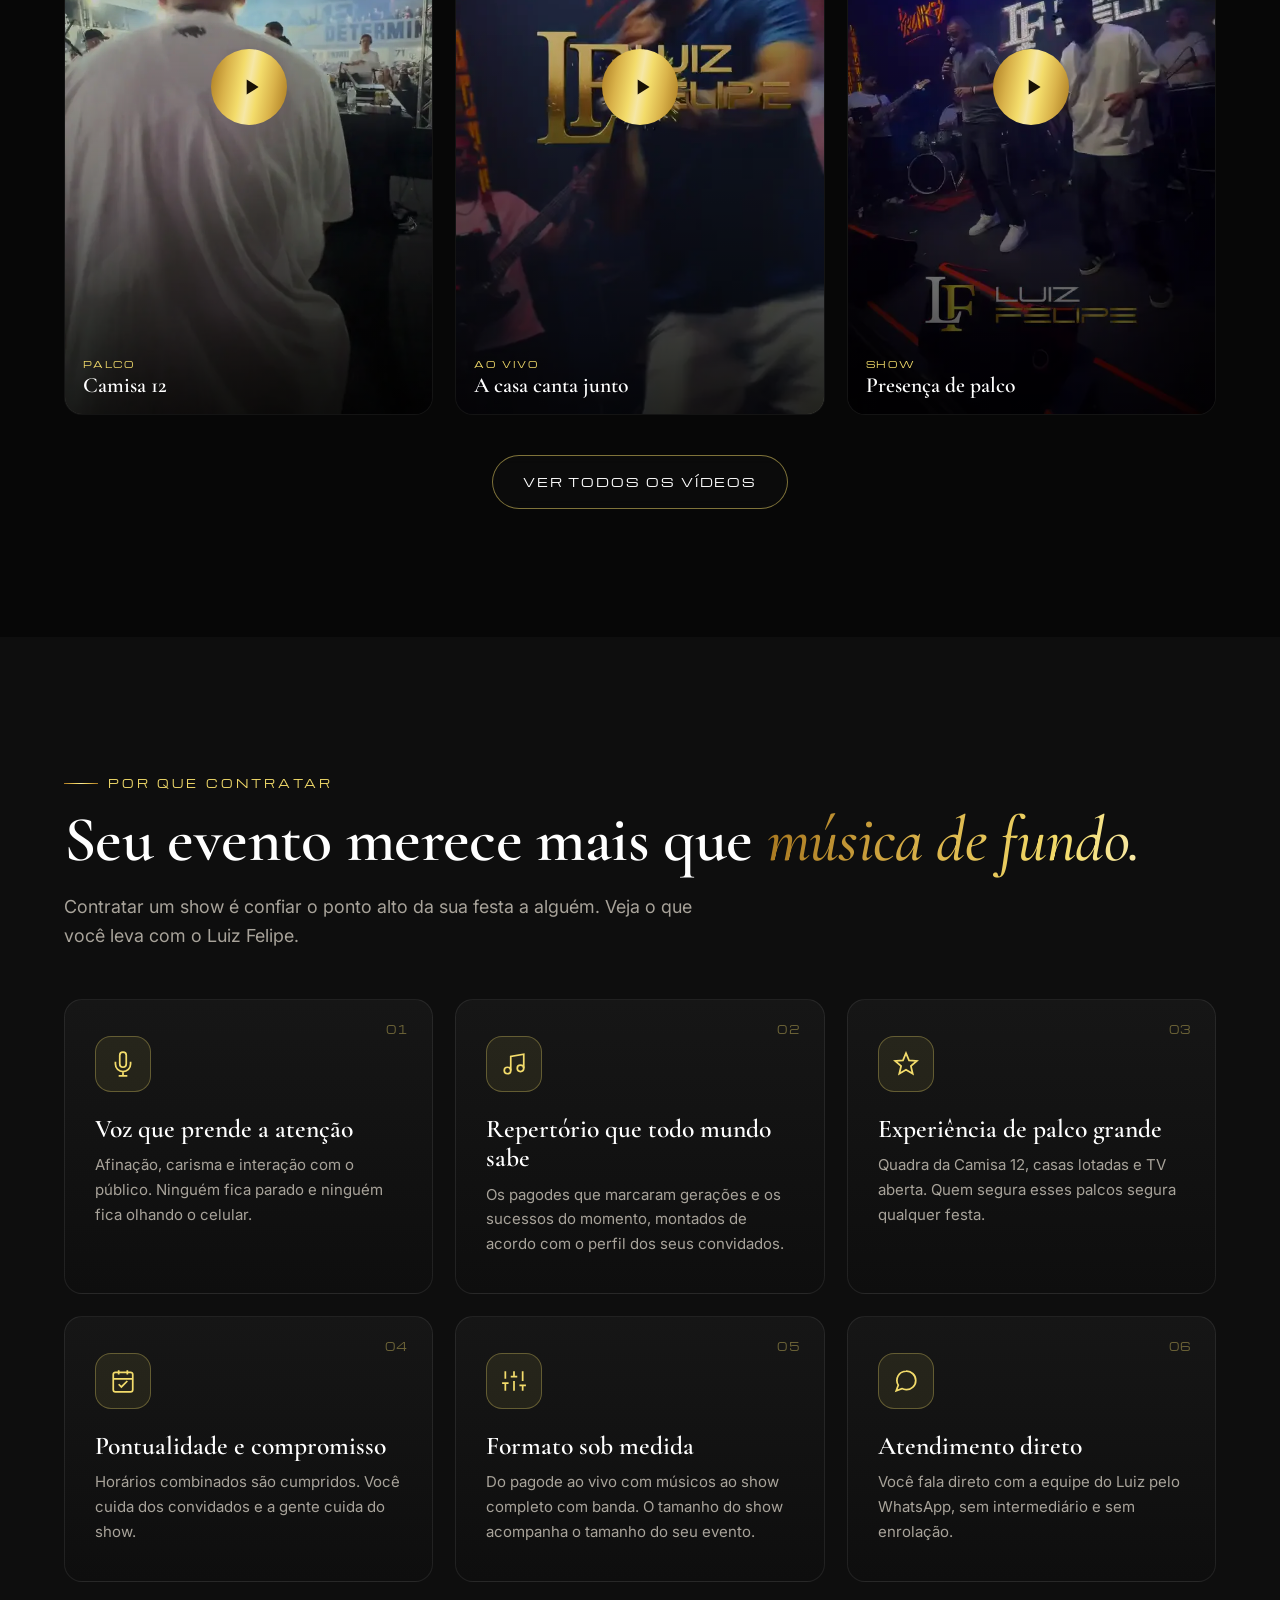
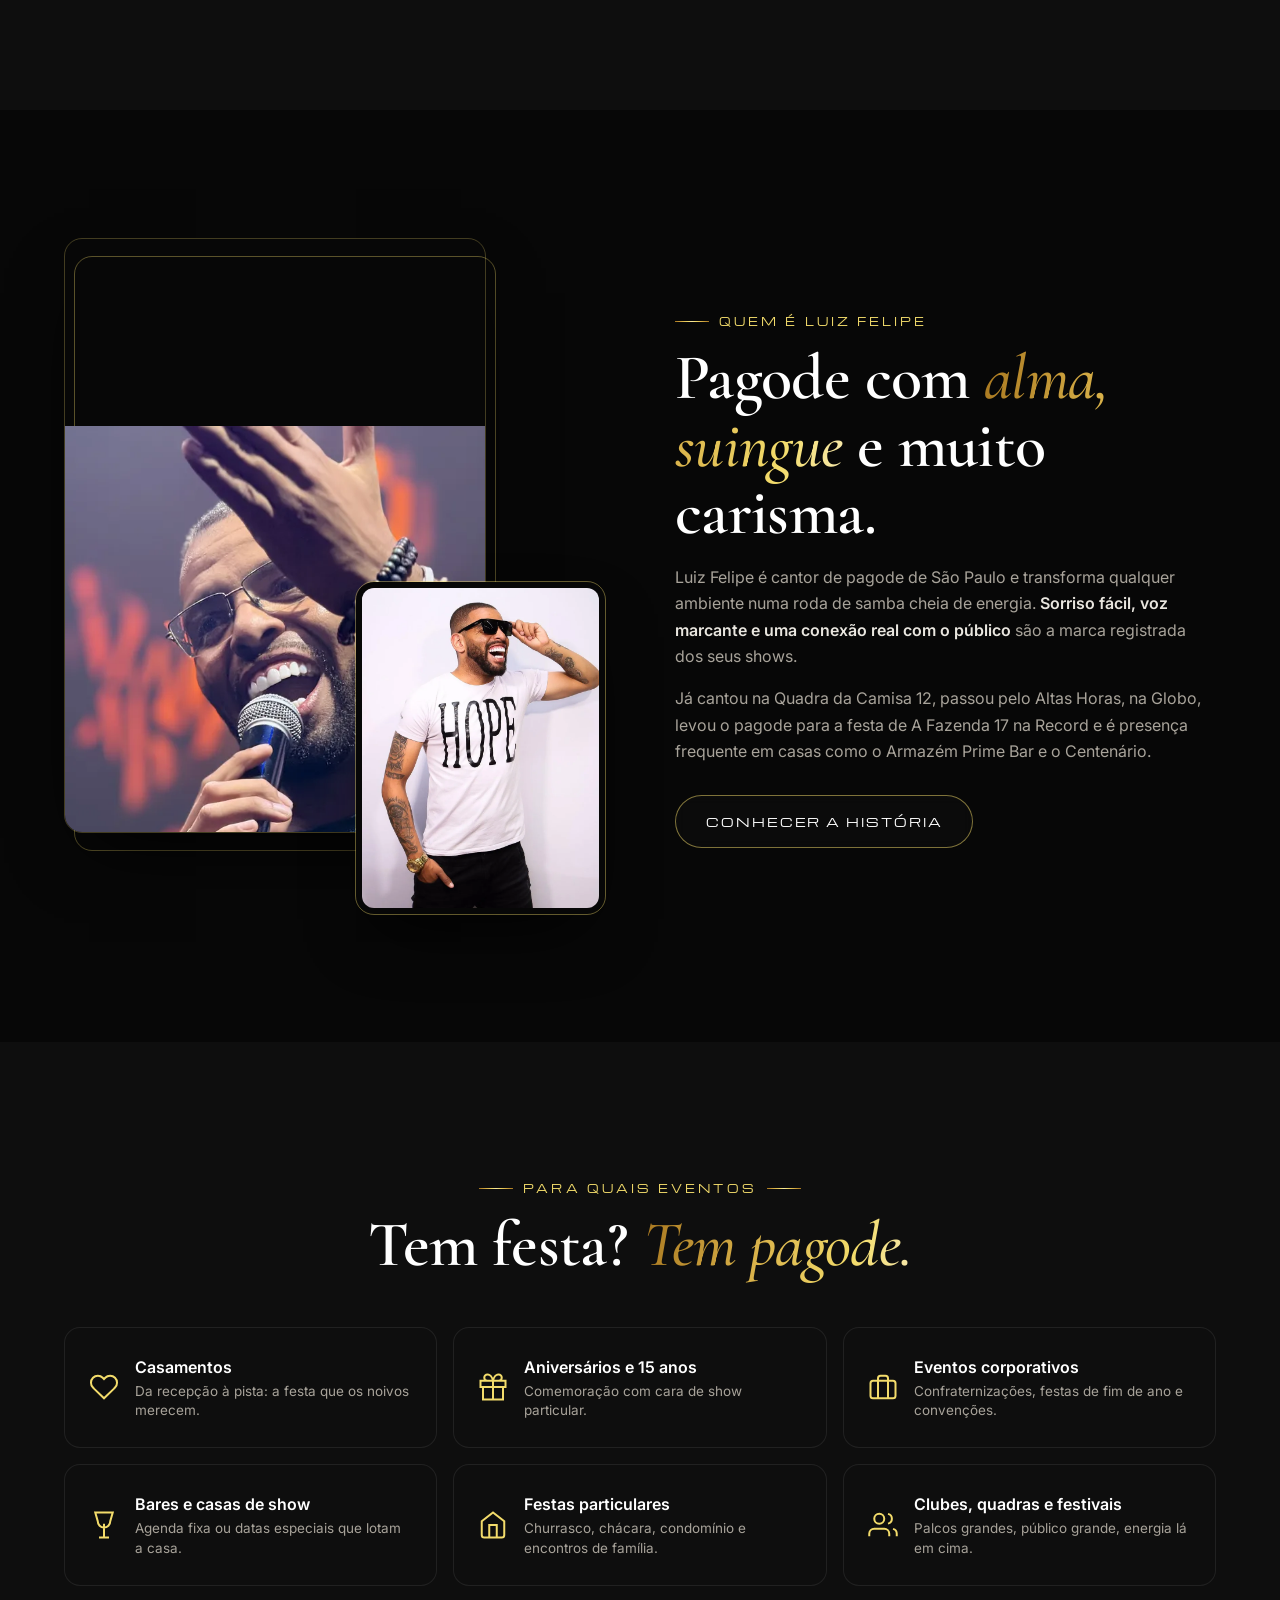
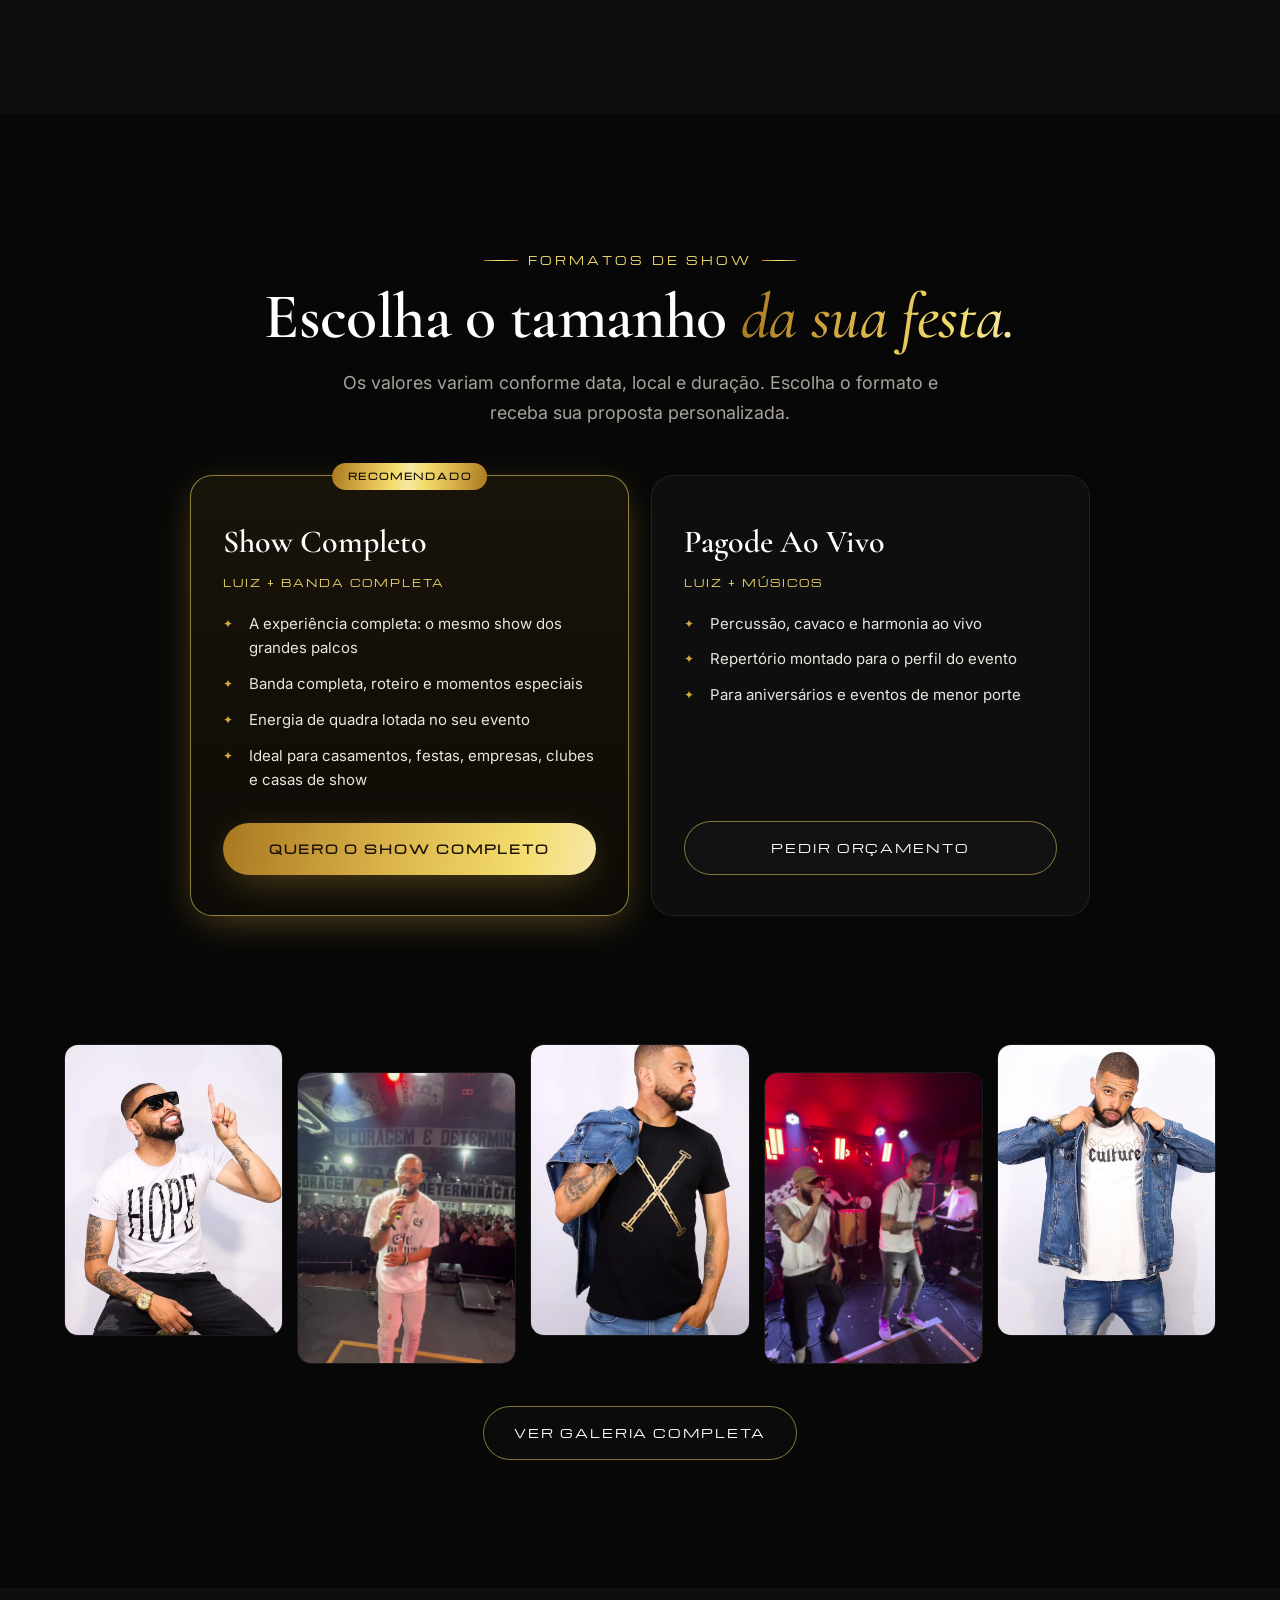
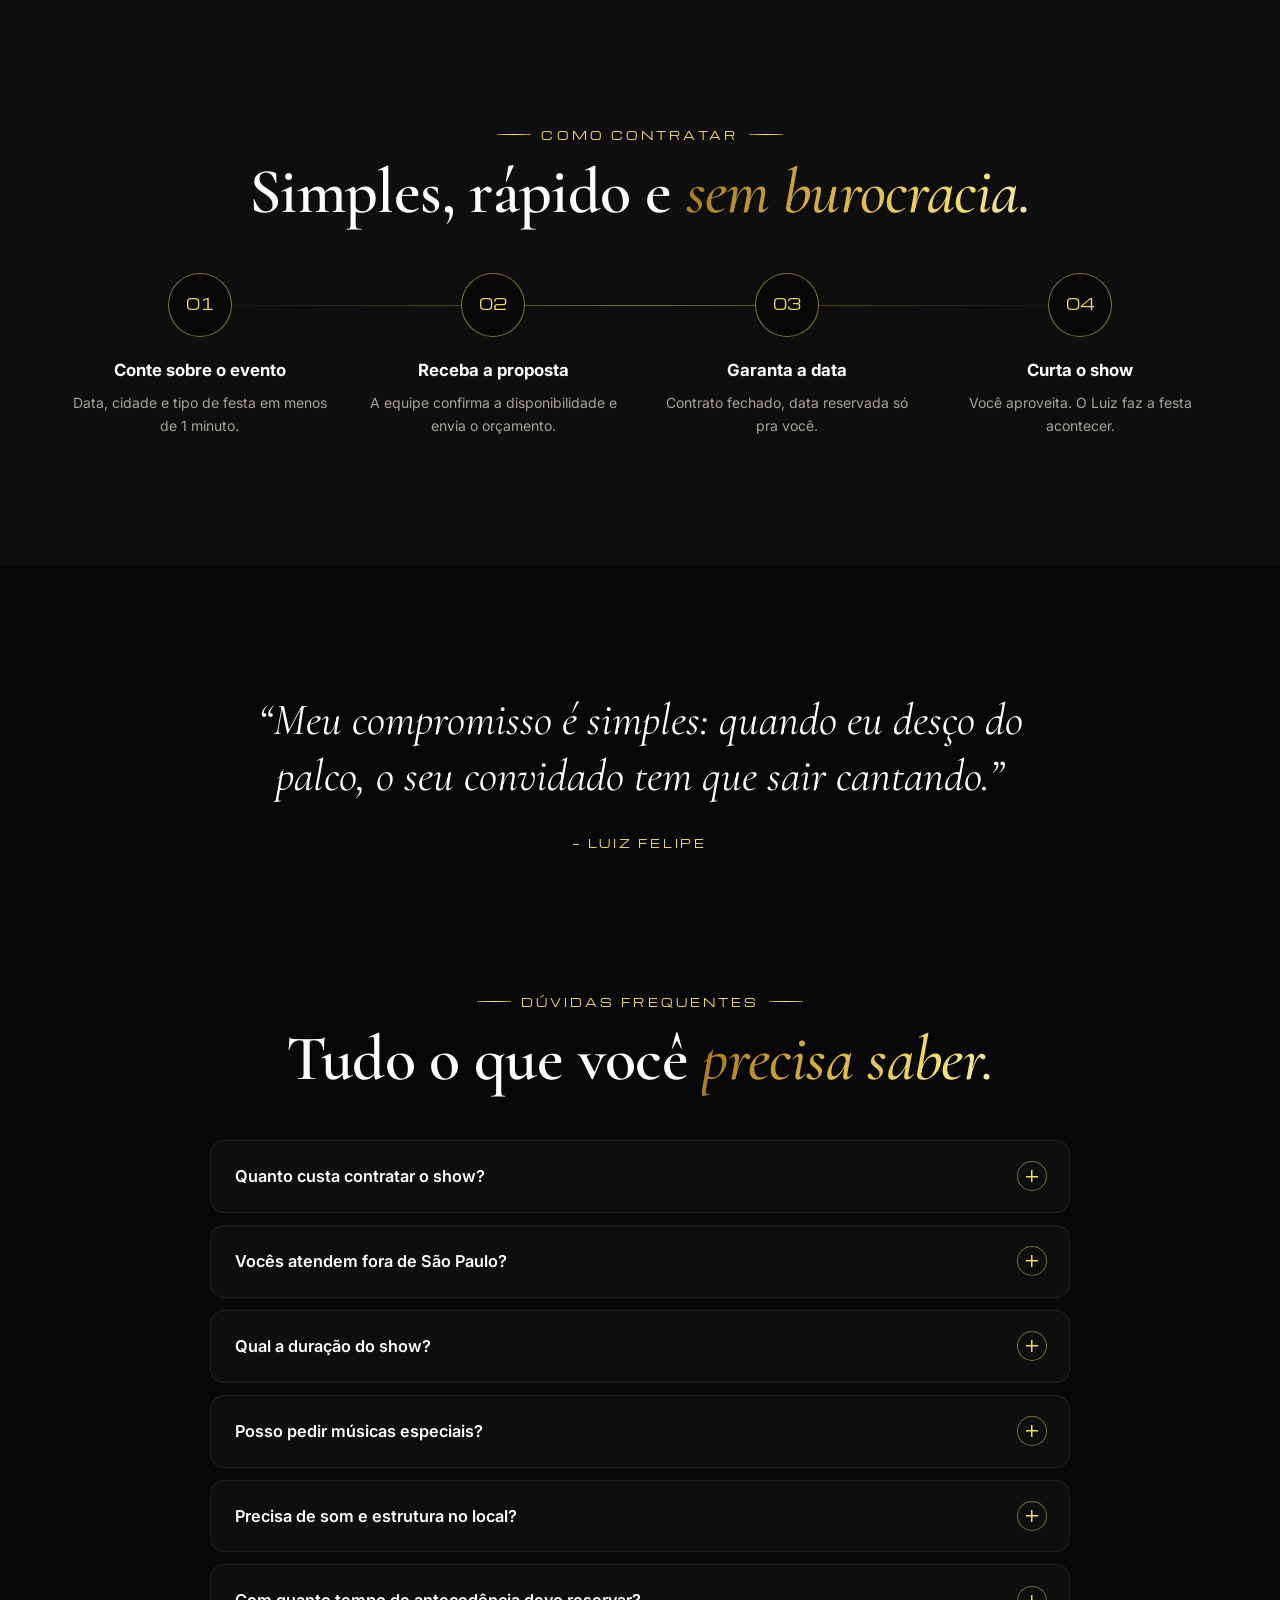
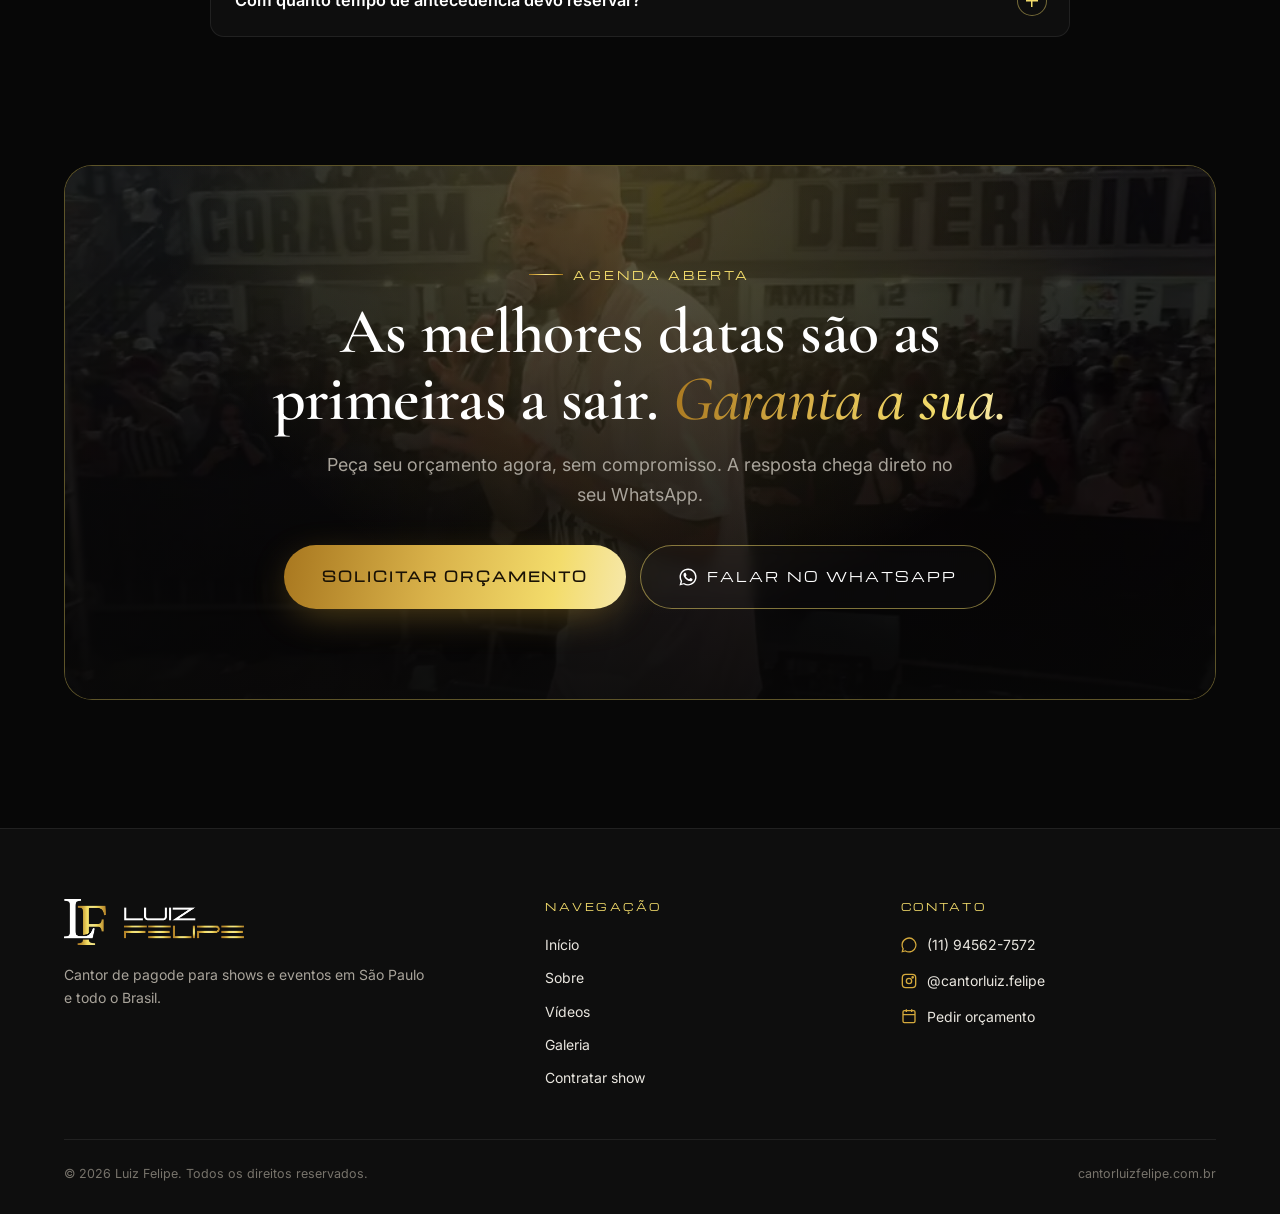
==== commit fda9d8e3: "Música A Cara do Golpe tocando ao abrir a página, com botão de pausar Co-Authored-By: Claude Opus 5." ====
--- a/index.html
+++ b/index.html
@@ -20,7 +20,7 @@
   <link rel="preconnect" href="https://fonts.googleapis.com">
   <link rel="preconnect" href="https://fonts.gstatic.com" crossorigin>
   <link href="https://fonts.googleapis.com/css2?family=Cormorant+Garamond:ital,wght@0,500;0,600;0,700;1,500;1,600&family=Inter:wght@400;500;600;700&family=Michroma&display=swap" rel="stylesheet">
-  <link rel="stylesheet" href="static/css/style.css">
+  <link rel="stylesheet" href="static/css/style.css?v=202611031619">
   <script type="application/ld+json">
   {"@context":"https://schema.org","@type":"MusicGroup","name":"Luiz Felipe","genre":"Pagode","url":"https://cantorluizfelipe.com.br/","image":"https://cantorluizfelipe.com.br/static/img/og-image.jpg","sameAs":["https://instagram.com/cantorluiz.felipe"]}
   </script>
@@ -404,7 +404,8 @@
     <a class="btn-wa" data-wa href="#" aria-label="WhatsApp"><svg viewBox="0 0 24 24" fill="currentColor"><path d="M17.47 14.38c-.3-.15-1.75-.86-2.02-.96-.27-.1-.47-.15-.67.15-.2.3-.77.96-.94 1.16-.17.2-.35.22-.64.07-.3-.15-1.25-.46-2.38-1.47-.88-.79-1.47-1.76-1.65-2.06-.17-.3-.02-.46.13-.6.13-.14.3-.35.45-.52.15-.18.2-.3.3-.5.1-.2.05-.37-.03-.52-.07-.15-.67-1.6-.92-2.2-.24-.58-.49-.5-.67-.5h-.57c-.2 0-.52.07-.8.37-.27.3-1.04 1.02-1.04 2.48s1.07 2.88 1.21 3.07c.15.2 2.1 3.2 5.08 4.49.71.3 1.26.49 1.7.63.71.22 1.36.19 1.87.12.57-.09 1.75-.72 2-1.41.25-.7.25-1.29.17-1.41-.07-.13-.27-.2-.57-.35zM12.05 21.5h-.01a9.4 9.4 0 0 1-4.8-1.31l-.34-.2-3.56.93.95-3.47-.22-.36a9.4 9.4 0 0 1-1.44-5.02c0-5.2 4.23-9.43 9.43-9.43 2.52 0 4.89.98 6.67 2.77a9.37 9.37 0 0 1 2.76 6.67c0 5.2-4.23 9.42-9.44 9.42zm8.02-17.45A11.27 11.27 0 0 0 12.05.75C5.8.75.7 5.84.7 12.1c0 2 .52 3.95 1.52 5.67L.6 23.25l5.6-1.47a11.3 11.3 0 0 0 5.84 1.6h.01c6.25 0 11.35-5.1 11.35-11.35 0-3.03-1.18-5.88-3.33-8.02z"/></svg></a>
   </div>
 
-  <script src="static/js/config.js"></script>
-  <script src="static/js/main.js"></script>
+  <script src="static/js/config.js?v=202611031619"></script>
+  <script src="static/js/main.js?v=202611031619"></script>
+  <script src="static/js/musica.js?v=202611031619"></script>
 </body>
 </html>
--- a/static/css/style.css
+++ b/static/css/style.css
@@ -632,3 +632,36 @@
   .videos-grade:not(.quatro) .video-card:nth-child(3) { display: none; }
   .tv-selo { font-size: 9px; }
 }
+
+/* ---------- Música de fundo ---------- */
+.musica-player { position: fixed; left: -9999px; bottom: 0; width: 200px; height: 113px; opacity: 0; pointer-events: none; }
+.musica {
+  position: fixed; left: 20px; bottom: 20px; z-index: 90;
+  display: flex; align-items: center; gap: 12px; padding: 8px 8px 8px 16px; border-radius: 999px;
+  border: 1px solid rgba(243,220,107,.45); background: rgba(10,9,6,.85); backdrop-filter: blur(10px);
+  color: var(--branco); box-shadow: 0 12px 30px -10px rgba(0,0,0,.8); text-align: left;
+  transition: border-color .3s, transform .3s;
+}
+.musica:hover { border-color: var(--ouro-claro); transform: translateY(-2px); }
+.musica .eq { display: flex; align-items: flex-end; gap: 3px; height: 18px; }
+.musica .eq i { width: 3px; height: 5px; border-radius: 2px; background: var(--gradiente-ouro); }
+.musica.tocando .eq i { animation: eq .9s ease-in-out infinite alternate; }
+.musica.tocando .eq i:nth-child(2) { animation-delay: -.3s; }
+.musica.tocando .eq i:nth-child(3) { animation-delay: -.6s; }
+.musica.tocando .eq i:nth-child(4) { animation-delay: -.15s; }
+@keyframes eq { from { height: 4px; } to { height: 18px; } }
+.musica .info { display: grid; line-height: 1.2; }
+.musica .info small { font-family: var(--fonte-tech); font-size: 8px; letter-spacing: .18em; text-transform: uppercase; color: var(--ouro-claro); }
+.musica .info strong { font-family: var(--fonte-titulo); font-size: 17px; font-weight: 600; }
+.musica .acao { width: 36px; height: 36px; border-radius: 50%; display: grid; place-items: center; background: var(--gradiente-ouro); color: #1a1205; }
+.musica .acao svg { width: 16px; height: 16px; }
+.musica:not(.tocando) { animation: chamar 2.4s ease-in-out infinite; }
+@keyframes chamar { 50% { box-shadow: 0 0 0 6px rgba(243,220,107,.12), 0 12px 30px -10px rgba(0,0,0,.8); } }
+@media (max-width: 760px) {
+  .musica { left: 12px; bottom: 80px; padding: 6px 6px 6px 12px; gap: 10px; }
+  .musica.sem-barra { bottom: 12px; }
+  .musica .info strong { font-size: 15px; }
+  .musica .acao { width: 32px; height: 32px; }
+  .musica.liberada .info { display: none; }
+}
+@media (prefers-reduced-motion: reduce) { .musica, .musica .eq i { animation: none !important; } }
